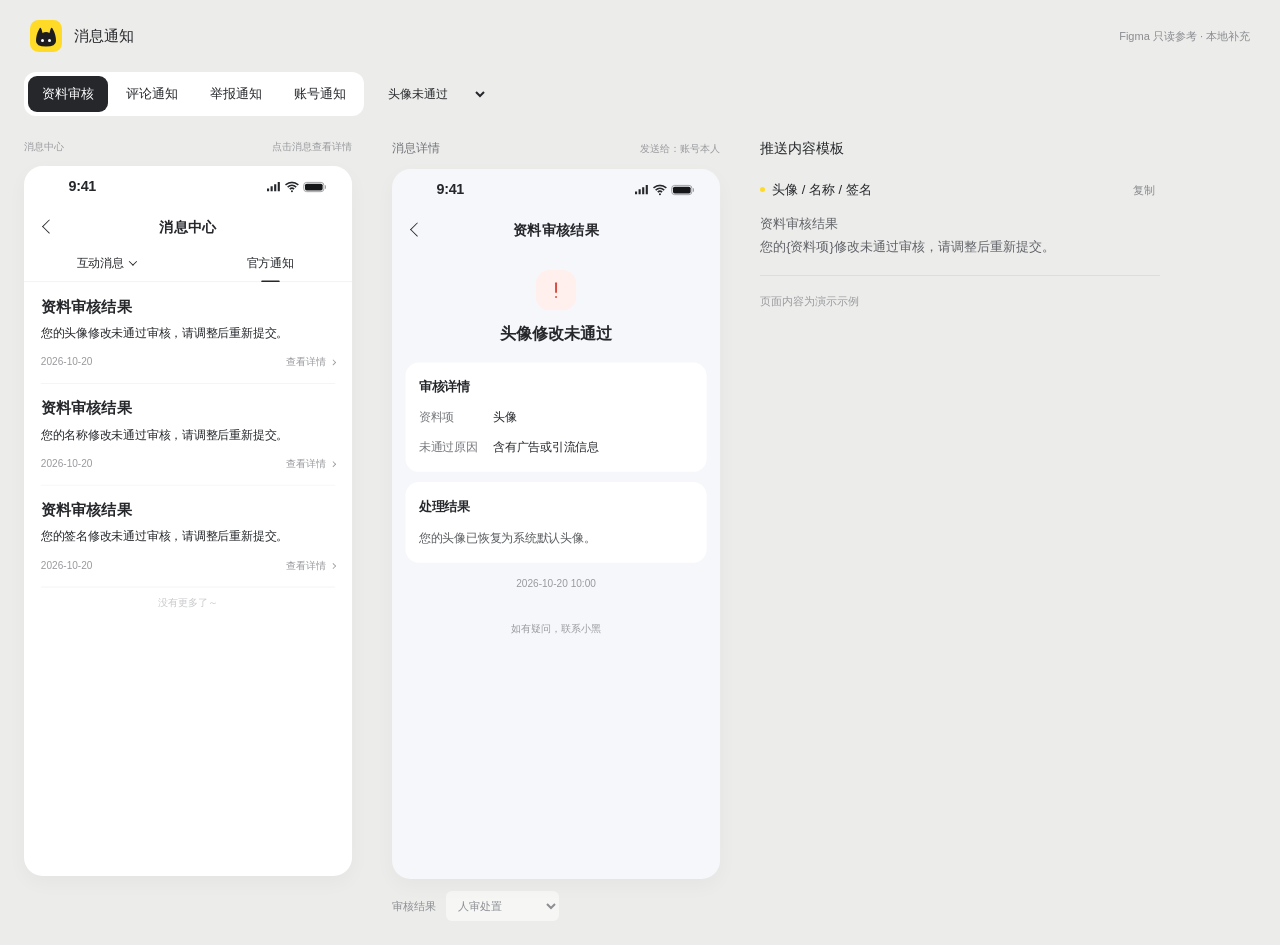
==== notifications/index.html @ 41616c4d "Align notification detail headings with message titles" ====
<!doctype html><html lang="zh-CN"><head><meta charset="utf-8"><meta name="viewport" content="width=device-width,initial-scale=1"><title>小黑记账 · 消息通知</title><link rel="icon" href="assets/app-icon.svg"><style>
:root{--ink:#25272b;--sub:#999a9e;--line:#f1f1f3;--page:#f6f7fb;--yellow:#ffdb27;--s:.78}*{box-sizing:border-box}body{margin:0;background:#ececea;color:var(--ink);font-family:"PingFang SC","Microsoft YaHei",sans-serif;-webkit-font-smoothing:antialiased}button,select{font:inherit;color:inherit}button{cursor:pointer;border:0;background:none}button:hover{opacity:.76}button:active{transform:translateY(1px)}button:focus-visible,select:focus-visible{outline:2px solid #9a7b17;outline-offset:3px}header{display:flex;align-items:center;gap:12px;padding:20px 30px}.logo{width:32px;height:32px}.brand{font-size:15px;font-weight:500}.local{margin-left:auto;color:#898b8f;font-size:11px}main{max-width:1320px;margin:0 auto;padding:0 24px 24px}.controls{display:flex;gap:10px;align-items:center;margin-bottom:24px}.groups{display:flex;gap:4px;background:white;border-radius:12px;padding:4px}.groups button{padding:9px 14px;border-radius:9px;font-size:13px;white-space:nowrap}.groups button[aria-pressed=true]{background:var(--ink);color:white}select{background:transparent;border:0;padding:10px 24px 10px 10px;font-size:12px;max-width:100%;min-height:40px}.workspace{display:grid;grid-template-columns:auto auto minmax(230px,1fr);gap:40px;justify-content:center;align-items:start}.screen-label{font-size:12px;color:#73757b;margin:0 0 12px;display:flex;align-items:center;justify-content:space-between}.screen-label span{font-size:10px;color:var(--sub)}.device-wrap{width:calc(390px * var(--s));height:calc(844px * var(--s));position:relative}.phone{position:absolute;left:0;top:0;width:390px;height:844px;transform:scale(var(--s));transform-origin:top left;background:white;border-radius:22px;overflow:hidden;box-shadow:0 8px 24px #00000009}.status{height:50px;display:flex;align-items:center;justify-content:space-between;padding:0 33px 0 53px;font-size:17px;font-weight:600;letter-spacing:-.4px}.sys{display:flex;gap:5px;align-items:center}.sys svg{width:17px;height:14px}.battery{display:block;width:25px;height:12px;border:1px solid #929295;border-radius:4px;padding:1px;position:relative}.battery:before{content:'';display:block;background:#161719;border-radius:2px;width:100%;height:100%}.battery:after{content:'';position:absolute;right:-3px;top:3px;height:4px;width:1.5px;background:#929295}.navbar{height:44px;display:grid;grid-template-columns:44px 1fr 44px;align-items:center;text-align:center;padding:0 8px;font-size:17px;font-weight:600}.back{height:44px;display:grid;place-items:center}.chevron{display:block;width:12px;height:12px;transform:rotate(45deg);border-left:1.5px solid currentColor;border-bottom:1.5px solid currentColor}.tabs{height:44px;display:flex;border-bottom:1px solid var(--line);position:relative}.tabs>button{height:44px;flex:1;font-size:14px;position:relative}.tabs>button.active{font-weight:500}.tabs>button.active:after{content:'';position:absolute;bottom:0;left:calc(50% - 11px);width:22px;height:2px;border-radius:2px;background:#25272b}.down{display:inline-block;width:7px;height:7px;border:1px solid var(--ink);border-left:0;border-top:0;transform:rotate(45deg);margin:0 0 3px 7px}.filtermenu{position:absolute;top:44px;left:19px;width:140px;background:white;box-shadow:0 2px 6px #0003;border-radius:12px;z-index:8;padding:6px 0}.filtermenu button{height:47px;width:100%;text-align:left;padding:0 16px;color:#5a5c5f;font-size:14px;display:flex;justify-content:space-between;align-items:center}.filtermenu button.active{font-weight:500;color:var(--ink)}.list{height:672px;overflow:auto;padding:0 20px 30px;scrollbar-width:none}.notice{width:100%;text-align:left;padding:16px 0;border-bottom:1px solid var(--line);background:white;display:block}.notice h3{font-size:18px;font-weight:600;line-height:26px;white-space:nowrap;overflow:hidden;text-overflow:ellipsis;margin:0 0 8px}.notice p{font-size:14px;line-height:20px;margin:0;overflow:hidden;white-space:nowrap;text-overflow:ellipsis}.notice-foot{display:flex;align-items:center;justify-content:space-between;margin-top:16px;font-size:12px;line-height:18px;color:var(--sub)}.notice-foot span:last-child{display:flex;align-items:center;gap:6px}.tinychev{width:5px;height:8px;display:inline-block;border-top:1px solid;border-right:1px solid;transform:rotate(45deg);width:5px;height:5px}.bottom{color:#c8c9cc;font-size:12px;text-align:center;padding:10px 0}.detailphone{background:var(--page)}.detailbody{height:716px;overflow:auto;scrollbar-width:none;padding:26px 16px 35px}.result{text-align:center;padding:0 10px 20px}.result h2{font-size:19px;font-weight:600;line-height:28px;margin:14px 0 0}.mark{width:48px;height:48px;border-radius:16px;margin:0 auto;background:#fff0ed;color:#d84b40;display:grid;place-items:center}.mark.success{background:#20ad7e;color:#fff}.mark svg{width:28px;height:28px;display:block}.detailcard{border-radius:16px;background:white;padding:18px 16px;margin:0 0 12px}.detailcard h3{font-size:15px;font-weight:600;line-height:22px;margin:0 0 14px}.fields{margin:0}.field{display:grid;grid-template-columns:78px 1fr;gap:10px;font-size:14px;line-height:23px;margin-bottom:12px}.field:last-child{margin:0}.field dt{color:#77797e}.field dd{margin:0;overflow-wrap:anywhere}.resulttext{font-size:14px;line-height:24px;color:#5a5c5f;margin:0}.time{font-size:12px;color:var(--sub);text-align:center;padding:6px 0 18px}.primary{height:44px;border-radius:25px;background:var(--yellow);font-size:15px;width:100%;display:flex;justify-content:center;align-items:center;margin-top:20px}.feedback{min-height:44px;display:block;margin:6px auto 0;color:#999a9e;font-size:12px}.templates{padding-top:0;max-width:400px}.templates h2{font-size:14px;font-weight:500;margin:0 0 18px}.copyrow{border-bottom:1px solid #dcdedb;padding:0 0 16px;margin:0 0 18px}.copyhead{display:flex;align-items:center;gap:12px;margin-bottom:8px}.copyhead h3{font-size:13px;font-weight:500;margin:0}.copyhead button{font-size:11px;color:#87898d;margin-left:auto;min-height:28px;padding:0 5px}.copyrow p{font-size:13px;line-height:1.8;color:#606268;margin:0;white-space:pre-line}.copyrow.selected .copyhead h3:before{content:'';display:inline-block;background:var(--yellow);width:5px;height:5px;border-radius:50%;vertical-align:middle;margin:0 7px 2px 0}.interaction{padding:16px 0;border-bottom:1px solid var(--line);display:flex;gap:12px}.avatar{width:40px;height:40px;border-radius:50%;background:#f0f0f2;display:grid;place-items:center;color:#8c8d92;font-size:14px;flex:none}.interaction h3{font-size:14px;font-weight:500;margin:0 0 4px}.interaction small{font-size:12px;color:var(--sub)}.interaction p{font-size:14px;line-height:20px;margin:10px 0 8px}.quote{font-size:14px;color:#b0b1b5;white-space:nowrap;overflow:hidden;text-overflow:ellipsis;max-width:288px}.quote:before{content:'';display:inline-block;width:3px;height:15px;background:#e5e5e9;border-radius:3px;margin-right:6px;vertical-align:middle}.empty{padding:145px 0;color:#b8b9bc;font-size:14px;text-align:center}.login{padding:130px 25px;text-align:center}.login h2{font-size:20px;font-weight:500;margin:0 0 14px}.login p{font-size:14px;line-height:22px;color:#77797e}.dialog-layer{position:fixed;inset:0;background:#0005;z-index:30;display:grid;place-items:center;padding:24px}.dialog{width:340px;max-width:100%;border-radius:18px;background:white;padding:24px}.dialog h2{font-size:18px;font-weight:500;margin:0 0 12px}.dialog p{font-size:14px;color:#6e7075;line-height:1.7}.dialog input{width:100%;padding:12px;border:1px solid #eee;border-radius:10px;font-size:14px}.toast{position:fixed;bottom:25px;left:50%;transform:translateX(-50%);border-radius:25px;background:#292a2d;color:white;padding:11px 20px;font-size:13px;z-index:50}.sample{font-size:11px;color:#9a9b9f;margin-top:12px}.mode{display:flex;gap:10px;font-size:11px;color:#8c8e93;margin-top:12px;align-items:center}.mode select{padding:3px 8px;font-size:11px;min-height:30px;background:#ffffff8c;border-radius:6px}.restricted{font-size:13px;line-height:23px;color:#6b6d72}[hidden]{display:none!important}@media(max-width:1100px){.workspace{gap:24px}.templates{max-width:none}}@media(max-width:900px){.workspace{grid-template-columns:repeat(2,auto);justify-content:center;gap:24px}.templates{grid-column:1/-1;display:grid;grid-template-columns:1fr 1fr;gap:0 25px;margin-top:4px}.templates h2,.templates>.sample{grid-column:1/-1}.controls{flex-wrap:wrap;margin-bottom:18px}.screen-label{max-width:calc(390px * var(--s))}}@media(max-width:560px){header{padding:16px}.local{font-size:10px}main{padding:0 16px 22px}.groups{width:100%;justify-content:space-between;gap:0}.groups button{padding:9px 10px;font-size:12px}.controls>select{padding-left:0}.workspace{display:flex;flex-direction:column;align-items:center;gap:25px}.templates{width:100%;display:block;max-width:390px}.screen-label{width:100%}.screen{max-width:100%}.mode{justify-content:center}.templates h2{font-size:15px}}@media print{body{background:white}.controls,header,.mode,.copyhead button{display:none}.workspace{display:grid;grid-template-columns:1fr 1fr}.templates{grid-column:1/-1;display:block}.phone{box-shadow:none}.copyrow{break-inside:avoid}}
</style></head><body><header><img class="logo" src="assets/app-icon.svg" alt="小黑记账"><span class="brand">消息通知</span><span class="local">Figma 只读参考 · 本地补充</span></header><main><div class="controls"><nav class="groups" id="groups"></nav><select id="scenario" aria-label="通知场景"></select></div><div class="workspace"><section class="screen"><div class="screen-label"><span id="list-label">消息中心</span><span>点击消息查看详情</span></div><div class="device-wrap"><div class="phone" id="center"></div></div></section><section class="screen"><div class="screen-label">消息详情<span id="recipient-label"></span></div><div class="device-wrap"><div class="phone detailphone" id="detail"></div></div><div class="mode" id="modes"></div></section><aside class="templates" id="templates"></aside></div></main><div class="toast" id="toast" role="status" hidden></div><div class="dialog-layer" id="overlay" hidden><section class="dialog" role="dialog" aria-modal="true" aria-labelledby="dialogtitle" id="dialog"></section></div><script type="application/json" id="data">{"templates": [{"id": "P01", "group": "资料审核", "name": "头像未通过", "status": "头像修改未通过", "fields": [["资料项", "头像"], ["未通过原因", "含有广告或引流信息"], ["处理结果", "您的头像已恢复为系统默认头像。"]], "action": "去修改资料", "title": "资料审核结果", "text": "您的{资料项}修改未通过审核，请调整后重新提交。", "body": "您的头像修改未通过审核，请调整后重新提交。", "recipient": "账号本人"}, {"id": "P02", "group": "资料审核", "name": "名称未通过", "status": "名称修改未通过", "fields": [["资料项", "名称"], ["未通过原因", "含有广告或引流信息"], ["处理结果", "您的名称已替换为系统生成的名称。"]], "action": "去修改资料", "title": "资料审核结果", "text": "您的{资料项}修改未通过审核，请调整后重新提交。", "body": "您的名称修改未通过审核，请调整后重新提交。", "recipient": "账号本人"}, {"id": "P03", "group": "资料审核", "name": "签名未通过", "status": "签名修改未通过", "fields": [["资料项", "签名"], ["未通过原因", "含有广告或引流信息"], ["处理结果", "您的签名已清空。"]], "action": "去修改资料", "title": "资料审核结果", "text": "您的{资料项}修改未通过审核，请调整后重新提交。", "body": "您的签名修改未通过审核，请调整后重新提交。", "recipient": "账号本人"}, {"id": "C01", "group": "评论通知", "name": "评论发布者 · 评论审核未通过", "status": "评论未通过审核", "fields": [["关联评论", "评论内容评论内容"], ["未通过原因", "违规原因"], ["处理结果", "本次评论未发布"]], "action": "查看相关笔记", "title": "评论处理结果", "text": "您的评论未通过审核，未对外展示。", "body": "您的评论未通过审核，未对外展示。", "recipient": "评论发布者"}, {"id": "C02", "group": "评论通知", "name": "被举报人 · 评论下架／删除", "status": "评论已下架", "fields": [["关联评论", "评论内容评论内容"], ["违规原因", "违规原因"], ["处理结果", "该评论已被下架处理"]], "action": "查看社区公约", "title": "内容违规提示", "text": "处理结果：您发布的内容已被下架处理", "body": "处理结果：您发布的内容已被下架处理", "recipient": "被举报人"}, {"id": "C03", "group": "评论通知", "name": "举报人 · 评论举报通过", "status": "举报通过", "fields": [["举报对象", "评论内容评论内容"], ["举报理由", "用户自己填写的举报原因"], ["处理结果", "该评论已被下架处理"]], "action": "我知道了", "title": "举报结果通知", "text": "处理结果：您的举报已通过，内容已被处理", "body": "处理结果：您的举报已通过，内容已被处理", "recipient": "举报人"}, {"id": "C04", "group": "评论通知", "name": "举报人 · 评论举报失败", "status": "举报失败", "fields": [["举报对象", "评论内容评论内容"], ["举报理由", "用户填写的举报原因"], ["处理结果", "经核实，您举报的内容未违反相关规范，感谢您的反馈。"]], "action": "我知道了", "title": "举报结果通知", "text": "处理结果：经核实，您举报的内容未违反相关规范，感谢您的反馈。", "body": "处理结果：经核实，您举报的内容未违反相关规范，感谢您的反馈。", "recipient": "举报人"}, {"id": "N01", "group": "举报通知", "name": "举报人 · 内容举报通过", "status": "举报通过", "fields": [["举报对象", "内容“我的省钱攻略”"], ["举报理由", "用户填写的举报原因"], ["处理结果", "该内容已被下架处理"]], "action": "我知道了", "title": "举报结果通知", "text": "处理结果：您的举报已通过，内容已被处理", "body": "处理结果：您的举报已通过，内容已被处理", "recipient": "举报人"}, {"id": "N02", "group": "举报通知", "name": "举报人 · 内容举报失败", "status": "举报失败", "fields": [["举报对象", "内容“我的省钱攻略”"], ["举报理由", "用户填写的举报原因"], ["处理结果", "经核实，您举报的内容未违反相关规范，感谢您的反馈。"]], "action": "我知道了", "title": "举报结果通知", "text": "处理结果：经核实，您举报的内容未违反相关规范，感谢您的反馈。", "body": "处理结果：经核实，您举报的内容未违反相关规范，感谢您的反馈。", "recipient": "举报人"}, {"id": "N03", "group": "举报通知", "name": "被举报人 · 内容下架", "status": "内容已下架", "fields": [["内容标题", "我的省钱攻略"], ["违规原因", "具体违规原因"], ["处理结果", "该内容已被下架处理"]], "action": "查看社区公约", "title": "内容违规提示", "text": "处理结果：您发布的内容已被下架处理", "body": "处理结果：您发布的内容已被下架处理", "recipient": "被举报人"}, {"id": "R01", "group": "账号通知", "name": "一级风险 · 违规提醒", "status": "后续内容需审核", "fields": [["违规原因", "含有广告或引流信息"], ["处理结果", "已发送违规警告"]], "action": "查看社区公约", "title": "账号违规提醒", "text": "您的部分内容存在违规，后续发布内容需经审核。", "body": "您的部分内容存在违规，后续发布内容需经审核。", "recipient": "账号本人"}, {"id": "R02", "group": "账号通知", "name": "二级风险 · 限时禁言", "status": "账号已禁言", "fields": [["违规原因", "多次发布广告或引流信息"], ["限制时长", "15 天"], ["受限功能", "公开发布、评论、互动，以及修改头像、名称、签名"], ["内容状态", "已发布内容已隐藏"], ["解除条件", "连续 15 天无新增管理员确认违规，符合条件后可解除禁言；后续发布内容仍需人工审核"]], "action": "查看社区公约", "title": "账号违规提醒", "text": "您的账号因违规已被禁言15天，请查看处理详情。", "body": "您的账号因违规已被禁言15天，请查看处理详情。", "recipient": "账号本人"}, {"id": "R03", "group": "账号通知", "name": "三级风险 · 永久禁言", "status": "账号已永久禁言", "fields": [["违规原因", "严重违反社区公约"], ["限制时长", "永久"], ["受限功能", "公开发布、评论、互动，以及修改头像、名称、签名"], ["内容状态", "已发布内容已隐藏"], ["解除方式", "不自动解除；需由管理员按规则处理"]], "action": "查看社区公约", "title": "账号违规提醒", "text": "您的账号因违规已被永久禁言，请查看处理详情。", "body": "您的账号因违规已被永久禁言，请查看处理详情。", "recipient": "账号本人"}, {"id": "R04", "group": "账号通知", "name": "四级风险 · 禁止登录", "status": "账号已限制登录", "fields": [["违规原因", "严重违反社区公约"], ["限制时长", "永久"], ["处理结果", "禁止登录，已发布内容已隐藏"], ["解除方式", "不自动解除；需由超级管理员按规则处理"]], "action": "查看社区公约", "title": "账号违规提醒", "text": "您的账号因违规已被永久限制登录，请查看处理详情。", "body": "您的账号因违规已被永久限制登录，请查看处理详情。", "recipient": "账号本人"}], "figma_reference": {"section": "v2.0.0-打卡组 / 消息", "official": "14603:81072", "interaction": "14597:78391", "size": [390, 844], "official_title": {"size": 18, "weight": 600, "line_height": 26, "color": "#25272B"}, "body": {"size": 14, "weight": 400, "width": 350}, "read_only": true}}</script><script>
const data=JSON.parse(document.getElementById('data').textContent),items=data.templates,$=id=>document.getElementById(id),esc=x=>String(x).replace(/[&<>"']/g,c=>({'&':'&amp;','<':'&lt;','>':'&gt;','"':'&quot;',"'":'&#39;'}[c]));let current='P01',group='资料审核',active='official',filter='全部消息',menu=false,branch='manual',deleted=false;
const status='<div class="status"><span>9:41</span><span class="sys"><svg viewBox="0 0 20 16" aria-hidden="true"><path d="M1 14V10h3v4zm5 0V7h3v7zm5 0V4h3v10zm5 0V1h3v13z" fill="currentColor"/></svg><svg viewBox="0 0 20 16" aria-hidden="true"><path d="M1 5Q10-2 19 5M4 8Q10 3 16 8M7 11Q10 8 13 11" fill="none" stroke="currentColor" stroke-width="2.2"/><circle cx="10" cy="14" r="1.4" fill="currentColor"/></svg><i class="battery"></i></span></div>';
function nav(title,id){return '<div class="navbar"><button class="back" id="'+id+'" aria-label="返回"><i class="chevron"></i></button><span>'+title+'</span><span></span></div>'}
function selected(){let t=JSON.parse(JSON.stringify(items.find(x=>x.id===current)));if(branch==='machine'&&t.id.startsWith('P'))t.fields[2][1]='本次修改未生效，保留原'+t.fields[0][1]+'。';if(deleted&&['C02','C03'].includes(t.id)){if(t.id==='C02')t.body='处理结果：您发布的评论已被删除';t.status=t.status.replace('下架','删除');t.fields=t.fields.map(([k,v])=>[k,v.replace('已下架，不再公开展示','已删除').replace('已下架','已删除').replace('已被下架处理','已被删除')]);}return t}
function select(id){current=id;group=items.find(x=>x.id===id).group;render()}
function showToast(text){$('toast').textContent=text;$('toast').hidden=false;clearTimeout(window.timer);window.timer=setTimeout(()=>$('toast').hidden=true,2000)}
function list(){const t=selected();if(t.id==='R04'){$('list-label').textContent='登录受限入口';$('center').innerHTML=status+nav('登录','centerback')+'<div class="login"><h2>当前账号无法登录</h2><p>您的账号已被限制登录。</p><button class="primary" id="loginresult">查看处理结果</button></div>';$('centerback').onclick=()=>select('R01');$('loginresult').onclick=()=>showToast('右侧为身份验证后的处理结果');return}
$('list-label').textContent='消息中心';let body='';if(active==='official'){body=items.filter(x=>x.group===group).map(x=>{const row=x.id===t.id?t:x;return '<button class="notice" data-message="'+x.id+'"><h3>'+esc(row.title)+'</h3><p>'+esc(row.body)+'</p><div class="notice-foot"><time>2026-10-20</time><span>查看详情<i class="tinychev"></i></span></div></button>'}).join('')+'<div class="bottom">没有更多了～</div>'}else{body=(filter==='全部消息'||filter==='评论'?'<div class="interaction"><span class="avatar">小</span><div><h3>小黑同学</h3><small>评论了您　18分钟前</small><p>这个记账方法很实用！</p><div class="quote">这个月的省钱记录</div></div></div>':'')+(filter==='全部消息'||filter==='点赞与收藏'?'<div class="interaction"><span class="avatar">记</span><div><h3>记账同学</h3><small>赞了您　06-18</small><div class="quote" style="margin-top:10px">这个月的省钱记录</div></div></div>':'')+(filter==='全部消息'||filter==='关注'?'<div class="interaction"><span class="avatar">小</span><div><h3>小黑同学</h3><small>开始关注了您　05-09</small></div></div>':'')+'<div class="bottom">没有更多了～</div>'}
$('center').innerHTML=status+nav('消息中心','centerback')+'<div class="tabs"><button id="interaction" class="'+(active==='interaction'?'active':'')+'">互动消息<i class="down"></i></button><button id="official" class="'+(active==='official'?'active':'')+'">官方通知</button>'+(menu?'<div class="filtermenu">'+['全部消息','点赞与收藏','关注','评论'].map(x=>'<button data-filter="'+x+'" class="'+(filter===x?'active':'')+'">'+x+(filter===x?'<span>✓</span>':'')+'</button>').join('')+'</div>':'')+'</div><div class="list">'+body+'</div>';
$('centerback').onclick=()=>showToast('返回上一级');$('interaction').onclick=()=>{if(active==='interaction')menu=!menu;else{active='interaction';menu=false}list()};$('official').onclick=()=>{active='official';menu=false;list()};document.querySelectorAll('[data-filter]').forEach(b=>b.onclick=()=>{filter=b.dataset.filter;menu=false;list()});document.querySelectorAll('[data-message]').forEach(b=>b.onclick=()=>select(b.dataset.message));}
function resultIcon(t){const good=['C03','N01'].includes(t.id);return '<div class="mark '+(good?'success':'')+'" aria-hidden="true"><svg viewBox="0 0 24 24" fill="none" stroke="currentColor" stroke-width="2" stroke-linecap="round" stroke-linejoin="round">'+(good?'<path d="m5 12 4.5 4.5L19 7"/>':'<path d="M12 5v9"/><circle cx="12" cy="19" r="1" fill="currentColor" stroke="none"/>')+'</svg></div>'}
function detail(){const t=selected();$('recipient-label').textContent='发送给：'+t.recipient;const report=['C03','C04','N01','N02'].includes(t.id),good=['C03','N01'].includes(t.id),risk=t.id.startsWith('R');const title=risk?'账号处理结果':t.title;const base=t.fields.filter(([k])=>k!=='处理结果'&&k!=='解除条件'),result=t.fields.find(([k])=>k==='处理结果')?.[1]||t.body;
$('detail').innerHTML=status+nav(title,'detailback')+'<div class="detailbody"><div class="result">'+resultIcon(t)+'<h2>'+esc(t.status)+'</h2></div><section class="detailcard"><h3>'+(report?'举报详情':risk?'限制详情':'审核详情')+'</h3><dl class="fields">'+base.map(([k,v])=>'<div class="field"><dt>'+esc(k)+'</dt><dd>'+esc(v)+'</dd></div>').join('')+'</dl></section><section class="detailcard"><h3>处理结果</h3><p class="resulttext">'+esc(result)+'</p></section><div class="time">2026-10-20 10:00</div><button class="feedback" id="feedback">如有疑问，联系小黑</button></div>';
$('detailback').onclick=()=>{active='official';list();showToast(t.id==='R04'?'返回登录页':'返回消息中心')};$('feedback').onclick=()=>dialog('意见反馈','接入 APP 现有意见反馈入口。','返回',()=>{});
$('modes').innerHTML=t.id.startsWith('P')?'审核结果<select id="branch" aria-label="审核处置"><option value="manual"'+(branch==='manual'?' selected':'')+'>人审处置</option><option value="machine"'+(branch==='machine'?' selected':'')+'>机审保留原资料</option></select>':['C02','C03'].includes(t.id)?'评论处置<select id="disposition" aria-label="评论处置"><option value="unlist"'+(!deleted?' selected':'')+'>下架</option><option value="delete"'+(deleted?' selected':'')+'>实际删除</option></select>':'';
if($('branch'))$('branch').onchange=e=>{branch=e.target.value;detail()};if($('disposition'))$('disposition').onchange=e=>{deleted=e.target.value==='delete';render()};}
function render(){const gs=[...new Set(items.map(x=>x.group))];$('groups').innerHTML=gs.map(g=>'<button data-group="'+g+'" aria-pressed="'+(g===group)+'">'+g+'</button>').join('');document.querySelectorAll('[data-group]').forEach(b=>b.onclick=()=>{active='official';select(items.find(x=>x.group===b.dataset.group).id)});$('scenario').innerHTML=items.filter(x=>x.group===group).map(x=>'<option value="'+x.id+'"'+(current===x.id?' selected':'')+'>'+esc(x.name)+'</option>').join('');$('scenario').onchange=e=>select(e.target.value);list();detail();$('templates').innerHTML='<h2>推送内容模板</h2>'+items.filter(x=>x.group===group&&(group!=='资料审核'||x.id==='P01')).map(x=>'<section class="copyrow '+(x.id===current?'selected':'')+'"><div class="copyhead"><h3>'+esc(group==='资料审核'?'头像 / 名称 / 签名':x.name)+'</h3><button data-copy="'+x.id+'">复制</button></div><p>'+esc(x.title)+'\n'+esc(x.text)+'</p></section>').join('')+'<p class="sample">页面内容为演示示例</p>';document.querySelectorAll('[data-copy]').forEach(b=>b.onclick=async()=>{const t=items.find(x=>x.id===b.dataset.copy);const text=t.title+'\n'+t.text;try{await navigator.clipboard.writeText(text);showToast('已复制')}catch{dialog('通知模板','<textarea readonly style="width:100%;min-height:100px">'+esc(text)+'</textarea>','关闭',()=>{})}});scale()}
let previousFocus;function dialog(title,body,button,callback){previousFocus=document.activeElement;$('dialog').innerHTML='<h2 id="dialogtitle">'+esc(title)+'</h2><p>'+body+'</p><button class="primary" id="dialogclose">'+esc(button)+'</button>';$('overlay').hidden=false;$('dialogclose').onclick=()=>{$('overlay').hidden=true;callback();previousFocus?.focus()};$('dialogclose').focus()}
$('overlay').onclick=e=>{if(e.target===$('overlay')){$('overlay').hidden=true;previousFocus?.focus()}};document.addEventListener('keydown',e=>{if(!$('overlay').hidden&&e.key==='Escape'){$('overlay').hidden=true;previousFocus?.focus()}});
function scale(){let s=Math.min(1,Math.max(.55,(innerHeight-190)/844));if(innerWidth<560)s=Math.min(1,(innerWidth-32)/390);else if(innerWidth<900)s=Math.min(s,(innerWidth-72)/780);document.documentElement.style.setProperty('--s',s)}window.addEventListener('resize',scale);render();
</script></body></html>
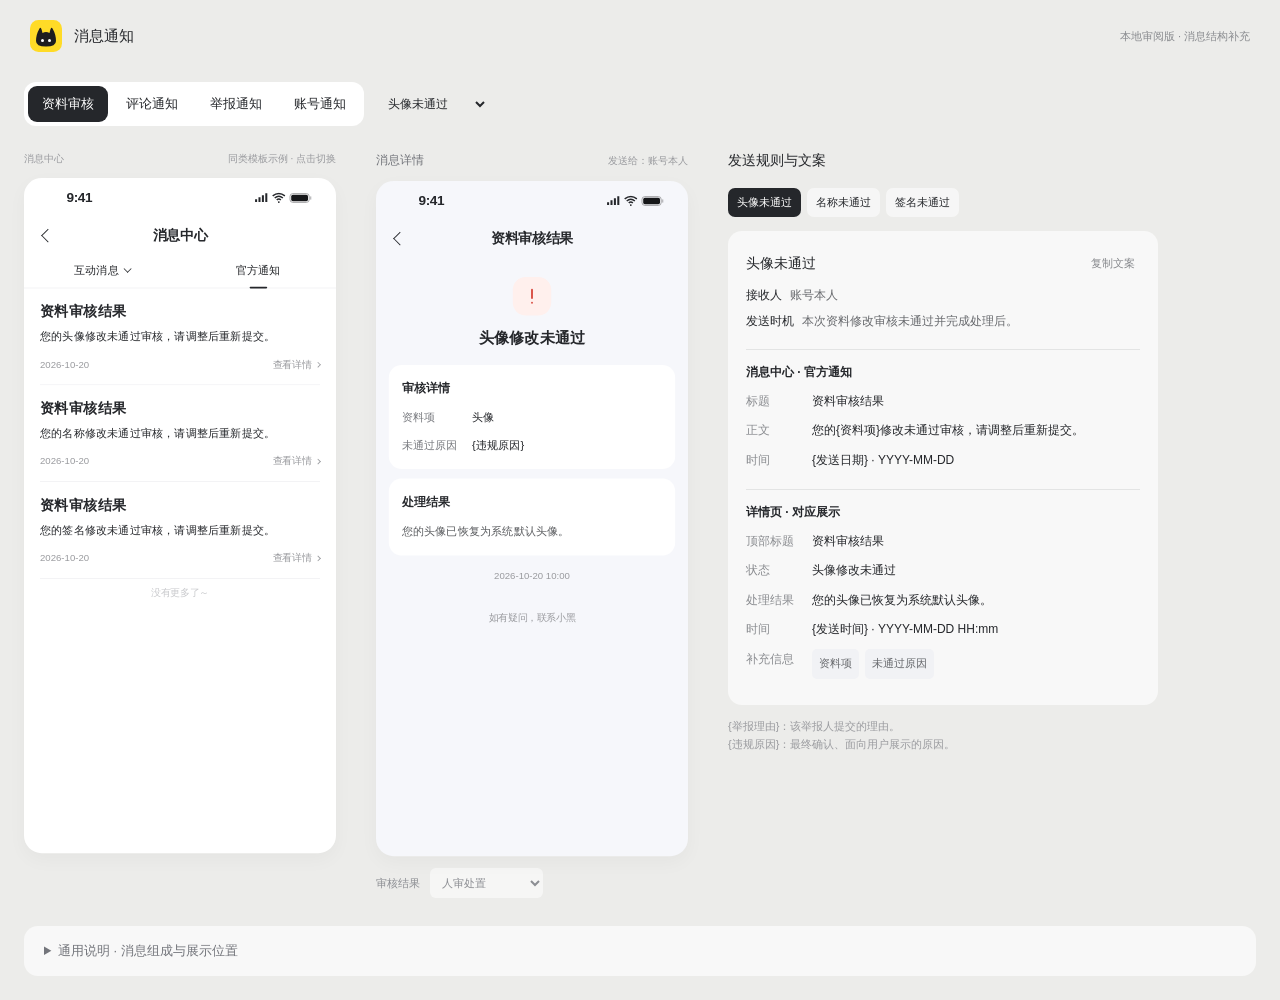
==== commit ea857a47: "Update notification review with sending rules and improved scene navigation" ====
--- a/notifications/index.html
+++ b/notifications/index.html
@@ -1,11 +1,14 @@
 <!doctype html><html lang="zh-CN"><head><meta charset="utf-8"><meta name="viewport" content="width=device-width,initial-scale=1"><title>小黑记账 · 消息通知</title><link rel="icon" href="assets/app-icon.svg"><style>
-:root{--ink:#25272b;--sub:#999a9e;--line:#f1f1f3;--page:#f6f7fb;--yellow:#ffdb27;--s:.78}*{box-sizing:border-box}body{margin:0;background:#ececea;color:var(--ink);font-family:"PingFang SC","Microsoft YaHei",sans-serif;-webkit-font-smoothing:antialiased}button,select{font:inherit;color:inherit}button{cursor:pointer;border:0;background:none}button:hover{opacity:.76}button:active{transform:translateY(1px)}button:focus-visible,select:focus-visible{outline:2px solid #9a7b17;outline-offset:3px}header{display:flex;align-items:center;gap:12px;padding:20px 30px}.logo{width:32px;height:32px}.brand{font-size:15px;font-weight:500}.local{margin-left:auto;color:#898b8f;font-size:11px}main{max-width:1320px;margin:0 auto;padding:0 24px 24px}.controls{display:flex;gap:10px;align-items:center;margin-bottom:24px}.groups{display:flex;gap:4px;background:white;border-radius:12px;padding:4px}.groups button{padding:9px 14px;border-radius:9px;font-size:13px;white-space:nowrap}.groups button[aria-pressed=true]{background:var(--ink);color:white}select{background:transparent;border:0;padding:10px 24px 10px 10px;font-size:12px;max-width:100%;min-height:40px}.workspace{display:grid;grid-template-columns:auto auto minmax(230px,1fr);gap:40px;justify-content:center;align-items:start}.screen-label{font-size:12px;color:#73757b;margin:0 0 12px;display:flex;align-items:center;justify-content:space-between}.screen-label span{font-size:10px;color:var(--sub)}.device-wrap{width:calc(390px * var(--s));height:calc(844px * var(--s));position:relative}.phone{position:absolute;left:0;top:0;width:390px;height:844px;transform:scale(var(--s));transform-origin:top left;background:white;border-radius:22px;overflow:hidden;box-shadow:0 8px 24px #00000009}.status{height:50px;display:flex;align-items:center;justify-content:space-between;padding:0 33px 0 53px;font-size:17px;font-weight:600;letter-spacing:-.4px}.sys{display:flex;gap:5px;align-items:center}.sys svg{width:17px;height:14px}.battery{display:block;width:25px;height:12px;border:1px solid #929295;border-radius:4px;padding:1px;position:relative}.battery:before{content:'';display:block;background:#161719;border-radius:2px;width:100%;height:100%}.battery:after{content:'';position:absolute;right:-3px;top:3px;height:4px;width:1.5px;background:#929295}.navbar{height:44px;display:grid;grid-template-columns:44px 1fr 44px;align-items:center;text-align:center;padding:0 8px;font-size:17px;font-weight:600}.back{height:44px;display:grid;place-items:center}.chevron{display:block;width:12px;height:12px;transform:rotate(45deg);border-left:1.5px solid currentColor;border-bottom:1.5px solid currentColor}.tabs{height:44px;display:flex;border-bottom:1px solid var(--line);position:relative}.tabs>button{height:44px;flex:1;font-size:14px;position:relative}.tabs>button.active{font-weight:500}.tabs>button.active:after{content:'';position:absolute;bottom:0;left:calc(50% - 11px);width:22px;height:2px;border-radius:2px;background:#25272b}.down{display:inline-block;width:7px;height:7px;border:1px solid var(--ink);border-left:0;border-top:0;transform:rotate(45deg);margin:0 0 3px 7px}.filtermenu{position:absolute;top:44px;left:19px;width:140px;background:white;box-shadow:0 2px 6px #0003;border-radius:12px;z-index:8;padding:6px 0}.filtermenu button{height:47px;width:100%;text-align:left;padding:0 16px;color:#5a5c5f;font-size:14px;display:flex;justify-content:space-between;align-items:center}.filtermenu button.active{font-weight:500;color:var(--ink)}.list{height:672px;overflow:auto;padding:0 20px 30px;scrollbar-width:none}.notice{width:100%;text-align:left;padding:16px 0;border-bottom:1px solid var(--line);background:white;display:block}.notice h3{font-size:18px;font-weight:600;line-height:26px;white-space:nowrap;overflow:hidden;text-overflow:ellipsis;margin:0 0 8px}.notice p{font-size:14px;line-height:20px;margin:0;overflow:hidden;white-space:nowrap;text-overflow:ellipsis}.notice-foot{display:flex;align-items:center;justify-content:space-between;margin-top:16px;font-size:12px;line-height:18px;color:var(--sub)}.notice-foot span:last-child{display:flex;align-items:center;gap:6px}.tinychev{width:5px;height:8px;display:inline-block;border-top:1px solid;border-right:1px solid;transform:rotate(45deg);width:5px;height:5px}.bottom{color:#c8c9cc;font-size:12px;text-align:center;padding:10px 0}.detailphone{background:var(--page)}.detailbody{height:716px;overflow:auto;scrollbar-width:none;padding:26px 16px 35px}.result{text-align:center;padding:0 10px 20px}.result h2{font-size:19px;font-weight:600;line-height:28px;margin:14px 0 0}.mark{width:48px;height:48px;border-radius:16px;margin:0 auto;background:#fff0ed;color:#d84b40;display:grid;place-items:center}.mark.success{background:#20ad7e;color:#fff}.mark svg{width:28px;height:28px;display:block}.detailcard{border-radius:16px;background:white;padding:18px 16px;margin:0 0 12px}.detailcard h3{font-size:15px;font-weight:600;line-height:22px;margin:0 0 14px}.fields{margin:0}.field{display:grid;grid-template-columns:78px 1fr;gap:10px;font-size:14px;line-height:23px;margin-bottom:12px}.field:last-child{margin:0}.field dt{color:#77797e}.field dd{margin:0;overflow-wrap:anywhere}.resulttext{font-size:14px;line-height:24px;color:#5a5c5f;margin:0}.time{font-size:12px;color:var(--sub);text-align:center;padding:6px 0 18px}.primary{height:44px;border-radius:25px;background:var(--yellow);font-size:15px;width:100%;display:flex;justify-content:center;align-items:center;margin-top:20px}.feedback{min-height:44px;display:block;margin:6px auto 0;color:#999a9e;font-size:12px}.templates{padding-top:0;max-width:400px}.templates h2{font-size:14px;font-weight:500;margin:0 0 18px}.copyrow{border-bottom:1px solid #dcdedb;padding:0 0 16px;margin:0 0 18px}.copyhead{display:flex;align-items:center;gap:12px;margin-bottom:8px}.copyhead h3{font-size:13px;font-weight:500;margin:0}.copyhead button{font-size:11px;color:#87898d;margin-left:auto;min-height:28px;padding:0 5px}.copyrow p{font-size:13px;line-height:1.8;color:#606268;margin:0;white-space:pre-line}.copyrow.selected .copyhead h3:before{content:'';display:inline-block;background:var(--yellow);width:5px;height:5px;border-radius:50%;vertical-align:middle;margin:0 7px 2px 0}.interaction{padding:16px 0;border-bottom:1px solid var(--line);display:flex;gap:12px}.avatar{width:40px;height:40px;border-radius:50%;background:#f0f0f2;display:grid;place-items:center;color:#8c8d92;font-size:14px;flex:none}.interaction h3{font-size:14px;font-weight:500;margin:0 0 4px}.interaction small{font-size:12px;color:var(--sub)}.interaction p{font-size:14px;line-height:20px;margin:10px 0 8px}.quote{font-size:14px;color:#b0b1b5;white-space:nowrap;overflow:hidden;text-overflow:ellipsis;max-width:288px}.quote:before{content:'';display:inline-block;width:3px;height:15px;background:#e5e5e9;border-radius:3px;margin-right:6px;vertical-align:middle}.empty{padding:145px 0;color:#b8b9bc;font-size:14px;text-align:center}.login{padding:130px 25px;text-align:center}.login h2{font-size:20px;font-weight:500;margin:0 0 14px}.login p{font-size:14px;line-height:22px;color:#77797e}.dialog-layer{position:fixed;inset:0;background:#0005;z-index:30;display:grid;place-items:center;padding:24px}.dialog{width:340px;max-width:100%;border-radius:18px;background:white;padding:24px}.dialog h2{font-size:18px;font-weight:500;margin:0 0 12px}.dialog p{font-size:14px;color:#6e7075;line-height:1.7}.dialog input{width:100%;padding:12px;border:1px solid #eee;border-radius:10px;font-size:14px}.toast{position:fixed;bottom:25px;left:50%;transform:translateX(-50%);border-radius:25px;background:#292a2d;color:white;padding:11px 20px;font-size:13px;z-index:50}.sample{font-size:11px;color:#9a9b9f;margin-top:12px}.mode{display:flex;gap:10px;font-size:11px;color:#8c8e93;margin-top:12px;align-items:center}.mode select{padding:3px 8px;font-size:11px;min-height:30px;background:#ffffff8c;border-radius:6px}.restricted{font-size:13px;line-height:23px;color:#6b6d72}[hidden]{display:none!important}@media(max-width:1100px){.workspace{gap:24px}.templates{max-width:none}}@media(max-width:900px){.workspace{grid-template-columns:repeat(2,auto);justify-content:center;gap:24px}.templates{grid-column:1/-1;display:grid;grid-template-columns:1fr 1fr;gap:0 25px;margin-top:4px}.templates h2,.templates>.sample{grid-column:1/-1}.controls{flex-wrap:wrap;margin-bottom:18px}.screen-label{max-width:calc(390px * var(--s))}}@media(max-width:560px){header{padding:16px}.local{font-size:10px}main{padding:0 16px 22px}.groups{width:100%;justify-content:space-between;gap:0}.groups button{padding:9px 10px;font-size:12px}.controls>select{padding-left:0}.workspace{display:flex;flex-direction:column;align-items:center;gap:25px}.templates{width:100%;display:block;max-width:390px}.screen-label{width:100%}.screen{max-width:100%}.mode{justify-content:center}.templates h2{font-size:15px}}@media print{body{background:white}.controls,header,.mode,.copyhead button{display:none}.workspace{display:grid;grid-template-columns:1fr 1fr}.templates{grid-column:1/-1;display:block}.phone{box-shadow:none}.copyrow{break-inside:avoid}}
-</style></head><body><header><img class="logo" src="assets/app-icon.svg" alt="小黑记账"><span class="brand">消息通知</span><span class="local">Figma 只读参考 · 本地补充</span></header><main><div class="controls"><nav class="groups" id="groups"></nav><select id="scenario" aria-label="通知场景"></select></div><div class="workspace"><section class="screen"><div class="screen-label"><span id="list-label">消息中心</span><span>点击消息查看详情</span></div><div class="device-wrap"><div class="phone" id="center"></div></div></section><section class="screen"><div class="screen-label">消息详情<span id="recipient-label"></span></div><div class="device-wrap"><div class="phone detailphone" id="detail"></div></div><div class="mode" id="modes"></div></section><aside class="templates" id="templates"></aside></div></main><div class="toast" id="toast" role="status" hidden></div><div class="dialog-layer" id="overlay" hidden><section class="dialog" role="dialog" aria-modal="true" aria-labelledby="dialogtitle" id="dialog"></section></div><script type="application/json" id="data">{"templates": [{"id": "P01", "group": "资料审核", "name": "头像未通过", "status": "头像修改未通过", "fields": [["资料项", "头像"], ["未通过原因", "含有广告或引流信息"], ["处理结果", "您的头像已恢复为系统默认头像。"]], "action": "去修改资料", "title": "资料审核结果", "text": "您的{资料项}修改未通过审核，请调整后重新提交。", "body": "您的头像修改未通过审核，请调整后重新提交。", "recipient": "账号本人"}, {"id": "P02", "group": "资料审核", "name": "名称未通过", "status": "名称修改未通过", "fields": [["资料项", "名称"], ["未通过原因", "含有广告或引流信息"], ["处理结果", "您的名称已替换为系统生成的名称。"]], "action": "去修改资料", "title": "资料审核结果", "text": "您的{资料项}修改未通过审核，请调整后重新提交。", "body": "您的名称修改未通过审核，请调整后重新提交。", "recipient": "账号本人"}, {"id": "P03", "group": "资料审核", "name": "签名未通过", "status": "签名修改未通过", "fields": [["资料项", "签名"], ["未通过原因", "含有广告或引流信息"], ["处理结果", "您的签名已清空。"]], "action": "去修改资料", "title": "资料审核结果", "text": "您的{资料项}修改未通过审核，请调整后重新提交。", "body": "您的签名修改未通过审核，请调整后重新提交。", "recipient": "账号本人"}, {"id": "C01", "group": "评论通知", "name": "评论发布者 · 评论审核未通过", "status": "评论未通过审核", "fields": [["关联评论", "评论内容评论内容"], ["未通过原因", "违规原因"], ["处理结果", "本次评论未发布"]], "action": "查看相关笔记", "title": "评论处理结果", "text": "您的评论未通过审核，未对外展示。", "body": "您的评论未通过审核，未对外展示。", "recipient": "评论发布者"}, {"id": "C02", "group": "评论通知", "name": "被举报人 · 评论下架／删除", "status": "评论已下架", "fields": [["关联评论", "评论内容评论内容"], ["违规原因", "违规原因"], ["处理结果", "该评论已被下架处理"]], "action": "查看社区公约", "title": "内容违规提示", "text": "处理结果：您发布的内容已被下架处理", "body": "处理结果：您发布的内容已被下架处理", "recipient": "被举报人"}, {"id": "C03", "group": "评论通知", "name": "举报人 · 评论举报通过", "status": "举报通过", "fields": [["举报对象", "评论内容评论内容"], ["举报理由", "用户自己填写的举报原因"], ["处理结果", "该评论已被下架处理"]], "action": "我知道了", "title": "举报结果通知", "text": "处理结果：您的举报已通过，内容已被处理", "body": "处理结果：您的举报已通过，内容已被处理", "recipient": "举报人"}, {"id": "C04", "group": "评论通知", "name": "举报人 · 评论举报失败", "status": "举报失败", "fields": [["举报对象", "评论内容评论内容"], ["举报理由", "用户填写的举报原因"], ["处理结果", "经核实，您举报的内容未违反相关规范，感谢您的反馈。"]], "action": "我知道了", "title": "举报结果通知", "text": "处理结果：经核实，您举报的内容未违反相关规范，感谢您的反馈。", "body": "处理结果：经核实，您举报的内容未违反相关规范，感谢您的反馈。", "recipient": "举报人"}, {"id": "N01", "group": "举报通知", "name": "举报人 · 内容举报通过", "status": "举报通过", "fields": [["举报对象", "内容“我的省钱攻略”"], ["举报理由", "用户填写的举报原因"], ["处理结果", "该内容已被下架处理"]], "action": "我知道了", "title": "举报结果通知", "text": "处理结果：您的举报已通过，内容已被处理", "body": "处理结果：您的举报已通过，内容已被处理", "recipient": "举报人"}, {"id": "N02", "group": "举报通知", "name": "举报人 · 内容举报失败", "status": "举报失败", "fields": [["举报对象", "内容“我的省钱攻略”"], ["举报理由", "用户填写的举报原因"], ["处理结果", "经核实，您举报的内容未违反相关规范，感谢您的反馈。"]], "action": "我知道了", "title": "举报结果通知", "text": "处理结果：经核实，您举报的内容未违反相关规范，感谢您的反馈。", "body": "处理结果：经核实，您举报的内容未违反相关规范，感谢您的反馈。", "recipient": "举报人"}, {"id": "N03", "group": "举报通知", "name": "被举报人 · 内容下架", "status": "内容已下架", "fields": [["内容标题", "我的省钱攻略"], ["违规原因", "具体违规原因"], ["处理结果", "该内容已被下架处理"]], "action": "查看社区公约", "title": "内容违规提示", "text": "处理结果：您发布的内容已被下架处理", "body": "处理结果：您发布的内容已被下架处理", "recipient": "被举报人"}, {"id": "R01", "group": "账号通知", "name": "一级风险 · 违规提醒", "status": "后续内容需审核", "fields": [["违规原因", "含有广告或引流信息"], ["处理结果", "已发送违规警告"]], "action": "查看社区公约", "title": "账号违规提醒", "text": "您的部分内容存在违规，后续发布内容需经审核。", "body": "您的部分内容存在违规，后续发布内容需经审核。", "recipient": "账号本人"}, {"id": "R02", "group": "账号通知", "name": "二级风险 · 限时禁言", "status": "账号已禁言", "fields": [["违规原因", "多次发布广告或引流信息"], ["限制时长", "15 天"], ["受限功能", "公开发布、评论、互动，以及修改头像、名称、签名"], ["内容状态", "已发布内容已隐藏"], ["解除条件", "连续 15 天无新增管理员确认违规，符合条件后可解除禁言；后续发布内容仍需人工审核"]], "action": "查看社区公约", "title": "账号违规提醒", "text": "您的账号因违规已被禁言15天，请查看处理详情。", "body": "您的账号因违规已被禁言15天，请查看处理详情。", "recipient": "账号本人"}, {"id": "R03", "group": "账号通知", "name": "三级风险 · 永久禁言", "status": "账号已永久禁言", "fields": [["违规原因", "严重违反社区公约"], ["限制时长", "永久"], ["受限功能", "公开发布、评论、互动，以及修改头像、名称、签名"], ["内容状态", "已发布内容已隐藏"], ["解除方式", "不自动解除；需由管理员按规则处理"]], "action": "查看社区公约", "title": "账号违规提醒", "text": "您的账号因违规已被永久禁言，请查看处理详情。", "body": "您的账号因违规已被永久禁言，请查看处理详情。", "recipient": "账号本人"}, {"id": "R04", "group": "账号通知", "name": "四级风险 · 禁止登录", "status": "账号已限制登录", "fields": [["违规原因", "严重违反社区公约"], ["限制时长", "永久"], ["处理结果", "禁止登录，已发布内容已隐藏"], ["解除方式", "不自动解除；需由超级管理员按规则处理"]], "action": "查看社区公约", "title": "账号违规提醒", "text": "您的账号因违规已被永久限制登录，请查看处理详情。", "body": "您的账号因违规已被永久限制登录，请查看处理详情。", "recipient": "账号本人"}], "figma_reference": {"section": "v2.0.0-打卡组 / 消息", "official": "14603:81072", "interaction": "14597:78391", "size": [390, 844], "official_title": {"size": 18, "weight": 600, "line_height": 26, "color": "#25272B"}, "body": {"size": 14, "weight": 400, "width": 350}, "read_only": true}}</script><script>
+:root{--ink:#25272b;--sub:#999a9e;--line:#f1f1f3;--page:#f6f7fb;--yellow:#ffdb27;--s:.78}*{box-sizing:border-box}body{margin:0;background:#ececea;color:var(--ink);font-family:"PingFang SC","Microsoft YaHei",sans-serif;-webkit-font-smoothing:antialiased}button,select{font:inherit;color:inherit}button{cursor:pointer;border:0;background:none}button:hover{opacity:.76}button:active{transform:translateY(1px)}button:focus-visible,select:focus-visible{outline:2px solid #9a7b17;outline-offset:3px}header{display:flex;align-items:center;gap:12px;padding:20px 30px}.logo{width:32px;height:32px}.brand{font-size:15px;font-weight:500}.local{margin-left:auto;color:#898b8f;font-size:11px}main{max-width:1320px;margin:0 auto;padding:0 24px 24px}.controls{display:flex;gap:10px;align-items:center;margin-bottom:24px}.groups{display:flex;gap:4px;background:white;border-radius:12px;padding:4px}.groups button{padding:9px 14px;border-radius:9px;font-size:13px;white-space:nowrap}.groups button[aria-pressed=true]{background:var(--ink);color:white}select{background:transparent;border:0;padding:10px 24px 10px 10px;font-size:12px;max-width:100%;min-height:40px}.workspace{display:grid;grid-template-columns:auto auto minmax(230px,1fr);gap:40px;justify-content:center;align-items:start}.screen-label{font-size:12px;color:#73757b;margin:0 0 12px;display:flex;align-items:center;justify-content:space-between}.screen-label span{font-size:10px;color:var(--sub)}.device-wrap{width:calc(390px * var(--s));height:calc(844px * var(--s));position:relative}.phone{position:absolute;left:0;top:0;width:390px;height:844px;transform:scale(var(--s));transform-origin:top left;background:white;border-radius:22px;overflow:hidden;box-shadow:0 8px 24px #00000009}.status{height:50px;display:flex;align-items:center;justify-content:space-between;padding:0 33px 0 53px;font-size:17px;font-weight:600;letter-spacing:-.4px}.sys{display:flex;gap:5px;align-items:center}.sys svg{width:17px;height:14px}.battery{display:block;width:25px;height:12px;border:1px solid #929295;border-radius:4px;padding:1px;position:relative}.battery:before{content:'';display:block;background:#161719;border-radius:2px;width:100%;height:100%}.battery:after{content:'';position:absolute;right:-3px;top:3px;height:4px;width:1.5px;background:#929295}.navbar{height:44px;display:grid;grid-template-columns:44px 1fr 44px;align-items:center;text-align:center;padding:0 8px;font-size:17px;font-weight:600}.back{height:44px;display:grid;place-items:center}.chevron{display:block;width:12px;height:12px;transform:rotate(45deg);border-left:1.5px solid currentColor;border-bottom:1.5px solid currentColor}.tabs{height:44px;display:flex;border-bottom:1px solid var(--line);position:relative}.tabs>button{height:44px;flex:1;font-size:14px;position:relative}.tabs>button.active{font-weight:500}.tabs>button.active:after{content:'';position:absolute;bottom:0;left:calc(50% - 11px);width:22px;height:2px;border-radius:2px;background:#25272b}.down{display:inline-block;width:7px;height:7px;border:1px solid var(--ink);border-left:0;border-top:0;transform:rotate(45deg);margin:0 0 3px 7px}.filtermenu{position:absolute;top:44px;left:19px;width:140px;background:white;box-shadow:0 2px 6px #0003;border-radius:12px;z-index:8;padding:6px 0}.filtermenu button{height:47px;width:100%;text-align:left;padding:0 16px;color:#5a5c5f;font-size:14px;display:flex;justify-content:space-between;align-items:center}.filtermenu button.active{font-weight:500;color:var(--ink)}.list{height:672px;overflow:auto;padding:0 20px 30px;scrollbar-width:none}.notice{width:100%;text-align:left;padding:16px 0;border-bottom:1px solid var(--line);background:white;display:block}.notice h3{font-size:18px;font-weight:600;line-height:26px;white-space:nowrap;overflow:hidden;text-overflow:ellipsis;margin:0 0 8px}.notice p{font-size:14px;line-height:20px;margin:0;overflow:hidden;white-space:nowrap;text-overflow:ellipsis}.notice-foot{display:flex;align-items:center;justify-content:space-between;margin-top:16px;font-size:12px;line-height:18px;color:var(--sub)}.notice-foot span:last-child{display:flex;align-items:center;gap:6px}.tinychev{width:5px;height:8px;display:inline-block;border-top:1px solid;border-right:1px solid;transform:rotate(45deg);width:5px;height:5px}.bottom{color:#c8c9cc;font-size:12px;text-align:center;padding:10px 0}.detailphone{background:var(--page)}.detailbody{height:716px;overflow:auto;scrollbar-width:none;padding:26px 16px 35px}.result{text-align:center;padding:0 10px 20px}.result h2{font-size:19px;font-weight:600;line-height:28px;margin:14px 0 0}.mark{width:48px;height:48px;border-radius:16px;margin:0 auto;background:#fff0ed;color:#d84b40;display:grid;place-items:center}.mark.success{background:#20ad7e;color:#fff}.mark svg{width:28px;height:28px;display:block}.detailcard{border-radius:16px;background:white;padding:18px 16px;margin:0 0 12px}.detailcard h3{font-size:15px;font-weight:600;line-height:22px;margin:0 0 14px}.fields{margin:0}.field{display:grid;grid-template-columns:78px 1fr;gap:10px;font-size:14px;line-height:23px;margin-bottom:12px}.field:last-child{margin:0}.field dt{color:#77797e}.field dd{margin:0;overflow-wrap:anywhere}.resulttext{font-size:14px;line-height:24px;color:#5a5c5f;margin:0}.time{font-size:12px;color:var(--sub);text-align:center;padding:6px 0 18px}.primary{height:44px;border-radius:25px;background:var(--yellow);font-size:15px;width:100%;display:flex;justify-content:center;align-items:center;margin-top:20px}.feedback{min-height:44px;display:block;margin:6px auto 0;color:#999a9e;font-size:12px}.templates{padding-top:0;max-width:400px}.templates h2{font-size:14px;font-weight:500;margin:0 0 18px}.copyrow{border-bottom:1px solid #dcdedb;padding:0 0 16px;margin:0 0 18px}.copyhead{display:flex;align-items:center;gap:12px;margin-bottom:8px}.copyhead h3{font-size:13px;font-weight:500;margin:0}.copyhead button{font-size:11px;color:#87898d;margin-left:auto;min-height:28px;padding:0 5px}.copyrow p{font-size:13px;line-height:1.8;color:#606268;margin:0;white-space:pre-line}.copyrow.selected .copyhead h3:before{content:'';display:inline-block;background:var(--yellow);width:5px;height:5px;border-radius:50%;vertical-align:middle;margin:0 7px 2px 0}.interaction{padding:16px 0;border-bottom:1px solid var(--line);display:flex;gap:12px}.avatar{width:40px;height:40px;border-radius:50%;background:#f0f0f2;display:grid;place-items:center;color:#8c8d92;font-size:14px;flex:none}.interaction h3{font-size:14px;font-weight:500;margin:0 0 4px}.interaction small{font-size:12px;color:var(--sub)}.interaction p{font-size:14px;line-height:20px;margin:10px 0 8px}.quote{font-size:14px;color:#b0b1b5;white-space:nowrap;overflow:hidden;text-overflow:ellipsis;max-width:288px}.quote:before{content:'';display:inline-block;width:3px;height:15px;background:#e5e5e9;border-radius:3px;margin-right:6px;vertical-align:middle}.empty{padding:145px 0;color:#b8b9bc;font-size:14px;text-align:center}.login{padding:130px 25px;text-align:center}.login h2{font-size:20px;font-weight:500;margin:0 0 14px}.login p{font-size:14px;line-height:22px;color:#77797e}.dialog-layer{position:fixed;inset:0;background:#0005;z-index:30;display:grid;place-items:center;padding:24px}.dialog{width:340px;max-width:100%;border-radius:18px;background:white;padding:24px}.dialog h2{font-size:18px;font-weight:500;margin:0 0 12px}.dialog p{font-size:14px;color:#6e7075;line-height:1.7}.dialog input{width:100%;padding:12px;border:1px solid #eee;border-radius:10px;font-size:14px}.toast{position:fixed;bottom:25px;left:50%;transform:translateX(-50%);border-radius:25px;background:#292a2d;color:white;padding:11px 20px;font-size:13px;z-index:50}.sample{font-size:11px;color:#9a9b9f;margin-top:12px}.mode{display:flex;gap:10px;font-size:11px;color:#8c8e93;margin-top:12px;align-items:center}.mode select{padding:3px 8px;font-size:11px;min-height:30px;background:#ffffff8c;border-radius:6px}.restricted{font-size:13px;line-height:23px;color:#6b6d72}[hidden]{display:none!important}@media(max-width:1100px){.workspace{gap:24px}.templates{max-width:none}}@media(max-width:1180px){.workspace{grid-template-columns:repeat(2,auto);justify-content:center;gap:24px}.templates{grid-column:1/-1;display:grid;grid-template-columns:1fr 1fr;gap:0 25px;margin-top:4px}.templates h2,.templates>.sample{grid-column:1/-1}.controls{flex-wrap:wrap;margin-bottom:18px}.screen-label{max-width:calc(390px * var(--s))}}@media(max-width:560px){header{padding:16px}.local{font-size:10px}main{padding:0 16px 22px}.groups{width:100%;justify-content:space-between;gap:0}.groups button{padding:9px 10px;font-size:12px}.controls>select{padding-left:0}.workspace{display:flex;flex-direction:column;align-items:center;gap:25px}.templates{width:100%;display:block;max-width:390px}.screen-label{width:100%}.screen{max-width:100%}.mode{justify-content:center}.templates h2{font-size:15px}}@media print{body{background:white}.controls,header,.mode,.copyhead button{display:none}.workspace{display:grid;grid-template-columns:1fr 1fr}.templates{grid-column:1/-1;display:block}.phone{box-shadow:none}.copyrow{break-inside:avoid}}
+
+.structure{background:#ffffffa8;border-radius:14px;padding:16px 20px;margin-bottom:22px}.structure-head{display:flex;align-items:baseline;gap:16px;margin-bottom:10px}.structure h2{font-size:14px;margin:0;font-weight:600}.structure-head span,.structure-note{font-size:11px;color:#85878b}.structure table{width:100%;border-collapse:collapse;text-align:left;font-size:12px;line-height:1.65}.structure th{font-weight:500;color:#85878b}.structure th,.structure td{padding:5px 12px 5px 0;border-bottom:1px solid #ebebec}.structure td:first-child{width:90px;font-weight:500}.structure-note{margin:10px 0 0}.templates{max-width:430px}.template-nav{display:flex;flex-wrap:wrap;gap:6px;margin-bottom:14px}.template-nav button{background:#ffffff91;border-radius:7px;padding:7px 9px;font-size:11px;text-align:left}.template-nav button[aria-pressed=true]{background:#25272b;color:white}.template-spec{background:#ffffffa8;padding:18px;border-radius:14px}.template-spec .copyhead h3{font-size:14px;line-height:1.6}.spec-meta{font-size:12px;line-height:1.7;margin:6px 0;color:#66686c}.spec-meta b{font-weight:500;color:#25272b;margin-right:8px}.spec-section{margin-top:17px;padding-top:14px;border-top:1px solid #e3e4e4}.spec-section h4{font-size:12px;font-weight:600;margin:0 0 10px}.spec-line{display:grid;grid-template-columns:58px 1fr;gap:8px;font-size:12px;line-height:1.8;margin-bottom:8px}.spec-line>span:first-child{color:#8a8c90}.spec-line>span:last-child{white-space:pre-line;overflow-wrap:anywhere}.spec-fields{display:flex;gap:6px;flex-wrap:wrap}.spec-fields span{font-size:11px;background:#f1f2f5;border-radius:5px;padding:5px 7px;color:#66686c}.templates .sample{line-height:1.7}.structure-scroll{overflow-x:auto}@media(max-width:900px){.templates{display:block;width:100%;max-width:none}.structure{padding:14px}.structure-head{display:block}.structure-head span{display:block;margin-top:6px}.structure table{min-width:480px}}@media print{.structure{break-inside:avoid}.template-nav{display:none}}
+.controls{position:sticky;top:0;z-index:20;background:#ececea;padding:10px 0;margin-bottom:16px}.common-guide{margin-top:28px;margin-bottom:0;padding:0;box-shadow:none}.common-guide summary{cursor:pointer;padding:16px 20px;font-size:13px;font-weight:500;color:#73757b}.common-guide summary:hover{color:#25272b}.guide-content{padding:0 20px 16px}.common-guide .structure-head{display:none}@media(max-width:560px){.controls{gap:4px;padding:8px 0}.common-guide summary{padding:14px;font-size:12px}.guide-content{padding:0 14px 14px}}
+</style></head><body><header><img class="logo" src="assets/app-icon.svg" alt="小黑记账"><span class="brand">消息通知</span><span class="local">本地审阅版 · 消息结构补充</span></header><main><div class="controls"><nav class="groups" id="groups"></nav><select id="scenario" aria-label="通知场景"></select></div><div class="workspace"><section class="screen"><div class="screen-label"><span id="list-label">消息中心</span><span>同类模板示例 · 点击切换</span></div><div class="device-wrap"><div class="phone" id="center"></div></div></section><section class="screen"><div class="screen-label">消息详情<span id="recipient-label"></span></div><div class="device-wrap"><div class="phone detailphone" id="detail"></div></div><div class="mode" id="modes"></div></section><aside class="templates" id="templates"></aside></div><details class="structure common-guide"><summary>通用说明 · 消息组成与展示位置</summary><div class="guide-content"><div class="structure-head"><h2 id="structure-title">消息组成与展示位置</h2><span>选择场景 → 查看发送规则 → 对照列表与详情</span></div><div class="structure-scroll"><table><thead><tr><th>组成</th><th>消息中心 · 列表</th><th>消息详情</th></tr></thead><tbody><tr><td>标题</td><td>通知标题</td><td>顶部显示对应通知标题</td></tr><tr><td>正文</td><td>结果摘要，超长省略</td><td>显示状态、原因和具体处置</td></tr><tr><td>时间</td><td>实际发送日期</td><td>实际发送日期与时间</td></tr><tr><td>补充信息</td><td>不展示</td><td>关联对象、举报理由或违规原因等</td></tr></tbody></table></div><p class="structure-note">花括号 { } 表示动态字段。左侧汇总同类模板，实际仅向对应接收人展示。</p></div></details></main><div class="toast" id="toast" role="status" hidden></div><div class="dialog-layer" id="overlay" hidden><section class="dialog" role="dialog" aria-modal="true" aria-labelledby="dialogtitle" id="dialog"></section></div><script type="application/json" id="data">{"templates": [{"id": "P01", "group": "资料审核", "name": "头像未通过", "status": "头像修改未通过", "fields": [["资料项", "头像"], ["未通过原因", "{违规原因}"], ["处理结果", "您的头像已恢复为系统默认头像。"]], "action": "去修改资料", "title": "资料审核结果", "text": "您的{资料项}修改未通过审核，请调整后重新提交。", "body": "您的头像修改未通过审核，请调整后重新提交。", "recipient": "账号本人", "when": "本次资料修改审核未通过并完成处理后。"}, {"id": "P02", "group": "资料审核", "name": "名称未通过", "status": "名称修改未通过", "fields": [["资料项", "名称"], ["未通过原因", "{违规原因}"], ["处理结果", "您的名称已替换为系统生成的名称。"]], "action": "去修改资料", "title": "资料审核结果", "text": "您的{资料项}修改未通过审核，请调整后重新提交。", "body": "您的名称修改未通过审核，请调整后重新提交。", "recipient": "账号本人", "when": "本次资料修改审核未通过并完成处理后。"}, {"id": "P03", "group": "资料审核", "name": "签名未通过", "status": "签名修改未通过", "fields": [["资料项", "签名"], ["未通过原因", "{违规原因}"], ["处理结果", "您的签名已清空。"]], "action": "去修改资料", "title": "资料审核结果", "text": "您的{资料项}修改未通过审核，请调整后重新提交。", "body": "您的签名修改未通过审核，请调整后重新提交。", "recipient": "账号本人", "when": "本次资料修改审核未通过并完成处理后。"}, {"id": "C01", "group": "评论通知", "name": "评论发布者 · 评论审核未通过", "status": "评论未通过审核", "fields": [["关联评论", "评论“{评论原文摘要}”"], ["未通过原因", "{违规原因}"], ["处理结果", "本次评论未发布"]], "action": "查看相关笔记", "title": "评论处理结果", "text": "您的评论未通过审核，未对外展示。", "body": "您的评论未通过审核，未对外展示。", "recipient": "评论发布者", "when": "评论审核未通过，确认不予发布后。"}, {"id": "C02", "group": "评论通知", "name": "被举报人 · 评论下架／删除", "status": "评论已下架", "fields": [["关联评论", "评论“{评论原文摘要}”"], ["违规原因", "{违规原因}"], ["处理结果", "该评论已被下架处理"]], "action": "查看社区公约", "title": "内容违规提示", "text": "处理结果：您发布的内容已被下架处理", "body": "处理结果：您发布的内容已被下架处理", "recipient": "被举报人", "when": "人工确认举报成立，并完成评论下架或删除后。"}, {"id": "C03", "group": "评论通知", "name": "举报人 · 评论举报通过", "status": "举报通过", "fields": [["举报对象", "评论“{评论原文摘要}”"], ["举报理由", "{举报理由}"], ["处理结果", "该评论已被下架处理"]], "action": "我知道了", "title": "举报结果通知", "text": "处理结果：您的举报已通过，内容已被处理", "body": "处理结果：您的举报已通过，内容已被处理", "recipient": "举报人", "when": "人工确认举报成立，并完成评论下架或删除后。"}, {"id": "C04", "group": "评论通知", "name": "举报人 · 评论举报失败", "status": "举报失败", "fields": [["举报对象", "评论“{评论原文摘要}”"], ["举报理由", "{举报理由}"], ["处理结果", "经核实，您举报的内容未违反相关规范，感谢您的反馈。"]], "action": "我知道了", "title": "举报结果通知", "text": "处理结果：经核实，您举报的内容未违反相关规范，感谢您的反馈。", "body": "处理结果：经核实，您举报的内容未违反相关规范，感谢您的反馈。", "recipient": "举报人", "when": "人工确认举报不成立后。"}, {"id": "N01", "group": "举报通知", "name": "举报人 · 内容举报通过", "status": "举报通过", "fields": [["举报对象", "内容“{内容标题}”"], ["举报理由", "{举报理由}"], ["处理结果", "该内容已被下架处理"]], "action": "我知道了", "title": "举报结果通知", "text": "处理结果：您的举报已通过，内容已被处理", "body": "处理结果：您的举报已通过，内容已被处理", "recipient": "举报人", "when": "人工确认举报成立，并完成内容下架后。"}, {"id": "N02", "group": "举报通知", "name": "举报人 · 内容举报失败", "status": "举报失败", "fields": [["举报对象", "内容“{内容标题}”"], ["举报理由", "{举报理由}"], ["处理结果", "经核实，您举报的内容未违反相关规范，感谢您的反馈。"]], "action": "我知道了", "title": "举报结果通知", "text": "处理结果：经核实，您举报的内容未违反相关规范，感谢您的反馈。", "body": "处理结果：经核实，您举报的内容未违反相关规范，感谢您的反馈。", "recipient": "举报人", "when": "人工确认举报不成立后。"}, {"id": "N03", "group": "举报通知", "name": "被举报人 · 内容下架", "status": "内容已下架", "fields": [["内容标题", "{内容标题}"], ["违规原因", "{违规原因}"], ["处理结果", "该内容已被下架处理"]], "action": "查看社区公约", "title": "内容违规提示", "text": "处理结果：您发布的内容已被下架处理", "body": "处理结果：您发布的内容已被下架处理", "recipient": "被举报人", "when": "人工确认举报成立，并完成内容下架后。"}, {"id": "R01", "group": "账号通知", "name": "一级风险 · 违规提醒", "status": "后续内容需审核", "fields": [["违规原因", "{违规原因}"], ["处理结果", "已发送违规警告"]], "action": "查看社区公约", "title": "账号违规提醒", "text": "您的部分内容存在违规，后续发布内容需经审核。", "body": "您的部分内容存在违规，后续发布内容需经审核。", "recipient": "账号本人", "when": "违规警告生效后。"}, {"id": "R02", "group": "账号通知", "name": "二级风险 · 限时禁言", "status": "账号已禁言", "fields": [["违规原因", "{违规原因}"], ["限制时长", "15 天"], ["受限功能", "公开发布、评论、互动，以及修改头像、名称、签名"], ["内容状态", "已发布内容已隐藏"], ["解除条件", "连续 15 天无新增管理员确认违规，符合条件后可解除禁言；后续发布内容仍需人工审核"]], "action": "查看社区公约", "title": "账号违规提醒", "text": "您的账号因违规已被禁言15天，请查看处理详情。", "body": "您的账号因违规已被禁言15天，请查看处理详情。", "recipient": "账号本人", "when": "15 天禁言处置生效后。"}, {"id": "R03", "group": "账号通知", "name": "三级风险 · 永久禁言", "status": "账号已永久禁言", "fields": [["违规原因", "{违规原因}"], ["限制时长", "永久"], ["受限功能", "公开发布、评论、互动，以及修改头像、名称、签名"], ["内容状态", "已发布内容已隐藏"], ["解除方式", "不自动解除；需由管理员按规则处理"]], "action": "查看社区公约", "title": "账号违规提醒", "text": "您的账号因违规已被永久禁言，请查看处理详情。", "body": "您的账号因违规已被永久禁言，请查看处理详情。", "recipient": "账号本人", "when": "永久禁言处置生效后。"}, {"id": "R04", "group": "账号通知", "name": "四级风险 · 禁止登录", "status": "账号已限制登录", "fields": [["违规原因", "{违规原因}"], ["限制时长", "永久"], ["处理结果", "禁止登录，已发布内容已隐藏"], ["解除方式", "不自动解除；需由超级管理员按规则处理"]], "action": "查看社区公约", "title": "账号违规提醒", "text": "您的账号因违规已被永久限制登录，请查看处理详情。", "body": "您的账号因违规已被永久限制登录，请查看处理详情。", "recipient": "账号本人", "when": "禁止登录处置生效后；身份验证后展示处理结果。"}], "figma_reference": {"section": "v2.0.0-打卡组 / 消息", "official": "14603:81072", "interaction": "14597:78391", "size": [390, 844], "official_title": {"size": 18, "weight": 600, "line_height": 26, "color": "#25272B"}, "body": {"size": 14, "weight": 400, "width": 350}, "read_only": true}}</script><script>
 const data=JSON.parse(document.getElementById('data').textContent),items=data.templates,$=id=>document.getElementById(id),esc=x=>String(x).replace(/[&<>"']/g,c=>({'&':'&amp;','<':'&lt;','>':'&gt;','"':'&quot;',"'":'&#39;'}[c]));let current='P01',group='资料审核',active='official',filter='全部消息',menu=false,branch='manual',deleted=false;
 const status='<div class="status"><span>9:41</span><span class="sys"><svg viewBox="0 0 20 16" aria-hidden="true"><path d="M1 14V10h3v4zm5 0V7h3v7zm5 0V4h3v10zm5 0V1h3v13z" fill="currentColor"/></svg><svg viewBox="0 0 20 16" aria-hidden="true"><path d="M1 5Q10-2 19 5M4 8Q10 3 16 8M7 11Q10 8 13 11" fill="none" stroke="currentColor" stroke-width="2.2"/><circle cx="10" cy="14" r="1.4" fill="currentColor"/></svg><i class="battery"></i></span></div>';
 function nav(title,id){return '<div class="navbar"><button class="back" id="'+id+'" aria-label="返回"><i class="chevron"></i></button><span>'+title+'</span><span></span></div>'}
 function selected(){let t=JSON.parse(JSON.stringify(items.find(x=>x.id===current)));if(branch==='machine'&&t.id.startsWith('P'))t.fields[2][1]='本次修改未生效，保留原'+t.fields[0][1]+'。';if(deleted&&['C02','C03'].includes(t.id)){if(t.id==='C02')t.body='处理结果：您发布的评论已被删除';t.status=t.status.replace('下架','删除');t.fields=t.fields.map(([k,v])=>[k,v.replace('已下架，不再公开展示','已删除').replace('已下架','已删除').replace('已被下架处理','已被删除')]);}return t}
-function select(id){current=id;group=items.find(x=>x.id===id).group;render()}
+function select(id){current=id;group=items.find(x=>x.id===id).group;render();window.scrollTo(0,0)}
 function showToast(text){$('toast').textContent=text;$('toast').hidden=false;clearTimeout(window.timer);window.timer=setTimeout(()=>$('toast').hidden=true,2000)}
 function list(){const t=selected();if(t.id==='R04'){$('list-label').textContent='登录受限入口';$('center').innerHTML=status+nav('登录','centerback')+'<div class="login"><h2>当前账号无法登录</h2><p>您的账号已被限制登录。</p><button class="primary" id="loginresult">查看处理结果</button></div>';$('centerback').onclick=()=>select('R01');$('loginresult').onclick=()=>showToast('右侧为身份验证后的处理结果');return}
 $('list-label').textContent='消息中心';let body='';if(active==='official'){body=items.filter(x=>x.group===group).map(x=>{const row=x.id===t.id?t:x;return '<button class="notice" data-message="'+x.id+'"><h3>'+esc(row.title)+'</h3><p>'+esc(row.body)+'</p><div class="notice-foot"><time>2026-10-20</time><span>查看详情<i class="tinychev"></i></span></div></button>'}).join('')+'<div class="bottom">没有更多了～</div>'}else{body=(filter==='全部消息'||filter==='评论'?'<div class="interaction"><span class="avatar">小</span><div><h3>小黑同学</h3><small>评论了您　18分钟前</small><p>这个记账方法很实用！</p><div class="quote">这个月的省钱记录</div></div></div>':'')+(filter==='全部消息'||filter==='点赞与收藏'?'<div class="interaction"><span class="avatar">记</span><div><h3>记账同学</h3><small>赞了您　06-18</small><div class="quote" style="margin-top:10px">这个月的省钱记录</div></div></div>':'')+(filter==='全部消息'||filter==='关注'?'<div class="interaction"><span class="avatar">小</span><div><h3>小黑同学</h3><small>开始关注了您　05-09</small></div></div>':'')+'<div class="bottom">没有更多了～</div>'}
@@ -16,9 +19,10 @@
 $('detail').innerHTML=status+nav(title,'detailback')+'<div class="detailbody"><div class="result">'+resultIcon(t)+'<h2>'+esc(t.status)+'</h2></div><section class="detailcard"><h3>'+(report?'举报详情':risk?'限制详情':'审核详情')+'</h3><dl class="fields">'+base.map(([k,v])=>'<div class="field"><dt>'+esc(k)+'</dt><dd>'+esc(v)+'</dd></div>').join('')+'</dl></section><section class="detailcard"><h3>处理结果</h3><p class="resulttext">'+esc(result)+'</p></section><div class="time">2026-10-20 10:00</div><button class="feedback" id="feedback">如有疑问，联系小黑</button></div>';
 $('detailback').onclick=()=>{active='official';list();showToast(t.id==='R04'?'返回登录页':'返回消息中心')};$('feedback').onclick=()=>dialog('意见反馈','接入 APP 现有意见反馈入口。','返回',()=>{});
 $('modes').innerHTML=t.id.startsWith('P')?'审核结果<select id="branch" aria-label="审核处置"><option value="manual"'+(branch==='manual'?' selected':'')+'>人审处置</option><option value="machine"'+(branch==='machine'?' selected':'')+'>机审保留原资料</option></select>':['C02','C03'].includes(t.id)?'评论处置<select id="disposition" aria-label="评论处置"><option value="unlist"'+(!deleted?' selected':'')+'>下架</option><option value="delete"'+(deleted?' selected':'')+'>实际删除</option></select>':'';
-if($('branch'))$('branch').onchange=e=>{branch=e.target.value;detail()};if($('disposition'))$('disposition').onchange=e=>{deleted=e.target.value==='delete';render()};}
-function render(){const gs=[...new Set(items.map(x=>x.group))];$('groups').innerHTML=gs.map(g=>'<button data-group="'+g+'" aria-pressed="'+(g===group)+'">'+g+'</button>').join('');document.querySelectorAll('[data-group]').forEach(b=>b.onclick=()=>{active='official';select(items.find(x=>x.group===b.dataset.group).id)});$('scenario').innerHTML=items.filter(x=>x.group===group).map(x=>'<option value="'+x.id+'"'+(current===x.id?' selected':'')+'>'+esc(x.name)+'</option>').join('');$('scenario').onchange=e=>select(e.target.value);list();detail();$('templates').innerHTML='<h2>推送内容模板</h2>'+items.filter(x=>x.group===group&&(group!=='资料审核'||x.id==='P01')).map(x=>'<section class="copyrow '+(x.id===current?'selected':'')+'"><div class="copyhead"><h3>'+esc(group==='资料审核'?'头像 / 名称 / 签名':x.name)+'</h3><button data-copy="'+x.id+'">复制</button></div><p>'+esc(x.title)+'\n'+esc(x.text)+'</p></section>').join('')+'<p class="sample">页面内容为演示示例</p>';document.querySelectorAll('[data-copy]').forEach(b=>b.onclick=async()=>{const t=items.find(x=>x.id===b.dataset.copy);const text=t.title+'\n'+t.text;try{await navigator.clipboard.writeText(text);showToast('已复制')}catch{dialog('通知模板','<textarea readonly style="width:100%;min-height:100px">'+esc(text)+'</textarea>','关闭',()=>{})}});scale()}
+if($('branch'))$('branch').onchange=e=>{branch=e.target.value;detail();renderTemplate()};if($('disposition'))$('disposition').onchange=e=>{deleted=e.target.value==='delete';render()};}
+function render(){const gs=[...new Set(items.map(x=>x.group))];$('groups').innerHTML=gs.map(g=>'<button data-group="'+g+'" aria-pressed="'+(g===group)+'">'+g+'</button>').join('');document.querySelectorAll('[data-group]').forEach(b=>b.onclick=()=>{active='official';select(items.find(x=>x.group===b.dataset.group).id)});$('scenario').innerHTML=items.filter(x=>x.group===group).map(x=>'<option value="'+x.id+'"'+(current===x.id?' selected':'')+'>'+esc(x.name)+'</option>').join('');$('scenario').onchange=e=>select(e.target.value);list();detail();renderTemplate();scale()}
+function renderTemplate(){const t=selected(),groupItems=items.filter(x=>x.group===group);const fieldNames=t.fields.filter(([k])=>k!=='处理结果'&&k!=='解除条件').map(([k])=>k),outcome=t.fields.find(([k])=>k==='处理结果')?.[1]||t.body;const line=(label,value)=>'<div class="spec-line"><span>'+esc(label)+'</span><span>'+esc(value)+'</span></div>';const templateText=t.id.startsWith('P')?t.text:t.body;const entry=t.id==='R04'?'登录受限入口':'消息中心 · 官方通知';$('templates').innerHTML='<h2>发送规则与文案</h2><nav class="template-nav" aria-label="模板场景">'+groupItems.map(x=>'<button data-template="'+x.id+'" aria-pressed="'+(x.id===current)+'">'+esc(x.name)+'</button>').join('')+'</nav><section class="template-spec"><div class="copyhead"><h3>'+esc(t.name)+'</h3><button id="copy-template">复制文案</button></div><div class="spec-meta"><b>接收人</b>'+esc(t.recipient)+'</div><div class="spec-meta"><b>发送时机</b>'+esc(t.when)+'</div><div class="spec-section"><h4>'+esc(entry)+'</h4>'+line('标题',t.title)+line('正文',templateText)+line('时间','{发送日期} · YYYY-MM-DD')+'</div><div class="spec-section"><h4>详情页 · 对应展示</h4>'+line('顶部标题',t.id.startsWith('R')?'账号处理结果':t.title)+line('状态',t.status)+line('处理结果',outcome)+line('时间','{发送时间} · YYYY-MM-DD HH:mm')+'<div class="spec-line"><span>补充信息</span><div class="spec-fields">'+fieldNames.map(k=>'<span>'+esc(k)+'</span>').join('')+'</div></div></section><p class="sample">{举报理由}：该举报人提交的理由。<br>{违规原因}：最终确认、面向用户展示的原因。</p>';document.querySelectorAll('[data-template]').forEach(b=>b.onclick=()=>select(b.dataset.template));$('copy-template').onclick=async()=>{const text=t.title+'\n'+templateText;try{await navigator.clipboard.writeText(text);showToast('已复制')}catch{dialog('通知模板','<textarea readonly style="width:100%;min-height:100px">'+esc(text)+'</textarea>','关闭',()=>{})}}}
 let previousFocus;function dialog(title,body,button,callback){previousFocus=document.activeElement;$('dialog').innerHTML='<h2 id="dialogtitle">'+esc(title)+'</h2><p>'+body+'</p><button class="primary" id="dialogclose">'+esc(button)+'</button>';$('overlay').hidden=false;$('dialogclose').onclick=()=>{$('overlay').hidden=true;callback();previousFocus?.focus()};$('dialogclose').focus()}
 $('overlay').onclick=e=>{if(e.target===$('overlay')){$('overlay').hidden=true;previousFocus?.focus()}};document.addEventListener('keydown',e=>{if(!$('overlay').hidden&&e.key==='Escape'){$('overlay').hidden=true;previousFocus?.focus()}});
-function scale(){let s=Math.min(1,Math.max(.55,(innerHeight-190)/844));if(innerWidth<560)s=Math.min(1,(innerWidth-32)/390);else if(innerWidth<900)s=Math.min(s,(innerWidth-72)/780);document.documentElement.style.setProperty('--s',s)}window.addEventListener('resize',scale);render();
+function scale(){let s=.8;if(innerWidth<560)s=Math.min(.8,(innerWidth-32)/390);else if(innerWidth<900)s=Math.min(.8,(innerWidth-72)/780);document.documentElement.style.setProperty('--s',s)}window.addEventListener('resize',scale);render();
 </script></body></html>
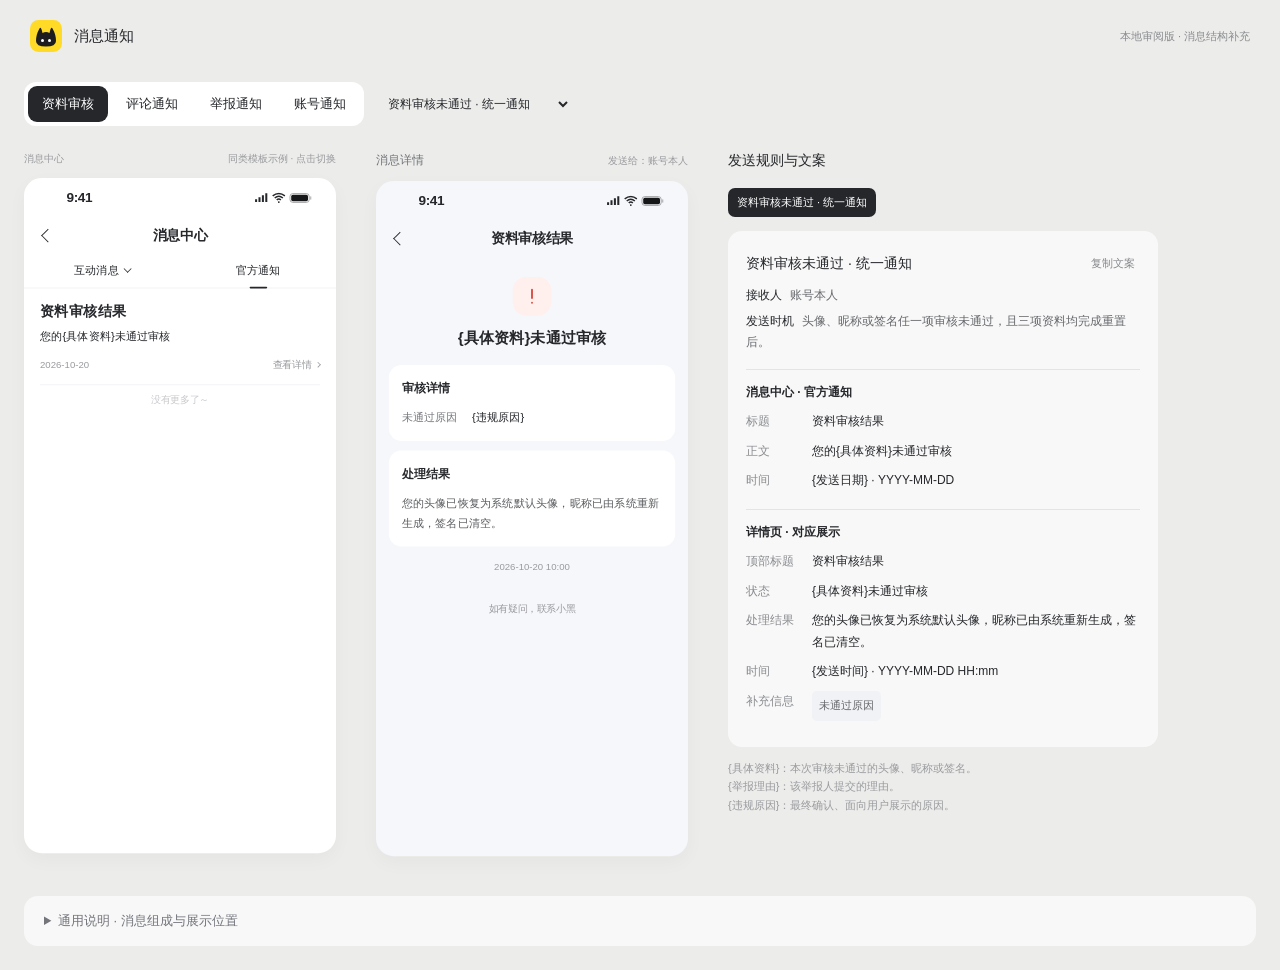
==== commit aa1053e9: "Unify profile rejection notice and identify the rejected profile fields" ====
--- a/notifications/index.html
+++ b/notifications/index.html
@@ -3,11 +3,11 @@
 
 .structure{background:#ffffffa8;border-radius:14px;padding:16px 20px;margin-bottom:22px}.structure-head{display:flex;align-items:baseline;gap:16px;margin-bottom:10px}.structure h2{font-size:14px;margin:0;font-weight:600}.structure-head span,.structure-note{font-size:11px;color:#85878b}.structure table{width:100%;border-collapse:collapse;text-align:left;font-size:12px;line-height:1.65}.structure th{font-weight:500;color:#85878b}.structure th,.structure td{padding:5px 12px 5px 0;border-bottom:1px solid #ebebec}.structure td:first-child{width:90px;font-weight:500}.structure-note{margin:10px 0 0}.templates{max-width:430px}.template-nav{display:flex;flex-wrap:wrap;gap:6px;margin-bottom:14px}.template-nav button{background:#ffffff91;border-radius:7px;padding:7px 9px;font-size:11px;text-align:left}.template-nav button[aria-pressed=true]{background:#25272b;color:white}.template-spec{background:#ffffffa8;padding:18px;border-radius:14px}.template-spec .copyhead h3{font-size:14px;line-height:1.6}.spec-meta{font-size:12px;line-height:1.7;margin:6px 0;color:#66686c}.spec-meta b{font-weight:500;color:#25272b;margin-right:8px}.spec-section{margin-top:17px;padding-top:14px;border-top:1px solid #e3e4e4}.spec-section h4{font-size:12px;font-weight:600;margin:0 0 10px}.spec-line{display:grid;grid-template-columns:58px 1fr;gap:8px;font-size:12px;line-height:1.8;margin-bottom:8px}.spec-line>span:first-child{color:#8a8c90}.spec-line>span:last-child{white-space:pre-line;overflow-wrap:anywhere}.spec-fields{display:flex;gap:6px;flex-wrap:wrap}.spec-fields span{font-size:11px;background:#f1f2f5;border-radius:5px;padding:5px 7px;color:#66686c}.templates .sample{line-height:1.7}.structure-scroll{overflow-x:auto}@media(max-width:900px){.templates{display:block;width:100%;max-width:none}.structure{padding:14px}.structure-head{display:block}.structure-head span{display:block;margin-top:6px}.structure table{min-width:480px}}@media print{.structure{break-inside:avoid}.template-nav{display:none}}
 .controls{position:sticky;top:0;z-index:20;background:#ececea;padding:10px 0;margin-bottom:16px}.common-guide{margin-top:28px;margin-bottom:0;padding:0;box-shadow:none}.common-guide summary{cursor:pointer;padding:16px 20px;font-size:13px;font-weight:500;color:#73757b}.common-guide summary:hover{color:#25272b}.guide-content{padding:0 20px 16px}.common-guide .structure-head{display:none}@media(max-width:560px){.controls{gap:4px;padding:8px 0}.common-guide summary{padding:14px;font-size:12px}.guide-content{padding:0 14px 14px}}
-</style></head><body><header><img class="logo" src="assets/app-icon.svg" alt="小黑记账"><span class="brand">消息通知</span><span class="local">本地审阅版 · 消息结构补充</span></header><main><div class="controls"><nav class="groups" id="groups"></nav><select id="scenario" aria-label="通知场景"></select></div><div class="workspace"><section class="screen"><div class="screen-label"><span id="list-label">消息中心</span><span>同类模板示例 · 点击切换</span></div><div class="device-wrap"><div class="phone" id="center"></div></div></section><section class="screen"><div class="screen-label">消息详情<span id="recipient-label"></span></div><div class="device-wrap"><div class="phone detailphone" id="detail"></div></div><div class="mode" id="modes"></div></section><aside class="templates" id="templates"></aside></div><details class="structure common-guide"><summary>通用说明 · 消息组成与展示位置</summary><div class="guide-content"><div class="structure-head"><h2 id="structure-title">消息组成与展示位置</h2><span>选择场景 → 查看发送规则 → 对照列表与详情</span></div><div class="structure-scroll"><table><thead><tr><th>组成</th><th>消息中心 · 列表</th><th>消息详情</th></tr></thead><tbody><tr><td>标题</td><td>通知标题</td><td>顶部显示对应通知标题</td></tr><tr><td>正文</td><td>结果摘要，超长省略</td><td>显示状态、原因和具体处置</td></tr><tr><td>时间</td><td>实际发送日期</td><td>实际发送日期与时间</td></tr><tr><td>补充信息</td><td>不展示</td><td>关联对象、举报理由或违规原因等</td></tr></tbody></table></div><p class="structure-note">花括号 { } 表示动态字段。左侧汇总同类模板，实际仅向对应接收人展示。</p></div></details></main><div class="toast" id="toast" role="status" hidden></div><div class="dialog-layer" id="overlay" hidden><section class="dialog" role="dialog" aria-modal="true" aria-labelledby="dialogtitle" id="dialog"></section></div><script type="application/json" id="data">{"templates": [{"id": "P01", "group": "资料审核", "name": "头像未通过", "status": "头像修改未通过", "fields": [["资料项", "头像"], ["未通过原因", "{违规原因}"], ["处理结果", "您的头像已恢复为系统默认头像。"]], "action": "去修改资料", "title": "资料审核结果", "text": "您的{资料项}修改未通过审核，请调整后重新提交。", "body": "您的头像修改未通过审核，请调整后重新提交。", "recipient": "账号本人", "when": "本次资料修改审核未通过并完成处理后。"}, {"id": "P02", "group": "资料审核", "name": "名称未通过", "status": "名称修改未通过", "fields": [["资料项", "名称"], ["未通过原因", "{违规原因}"], ["处理结果", "您的名称已替换为系统生成的名称。"]], "action": "去修改资料", "title": "资料审核结果", "text": "您的{资料项}修改未通过审核，请调整后重新提交。", "body": "您的名称修改未通过审核，请调整后重新提交。", "recipient": "账号本人", "when": "本次资料修改审核未通过并完成处理后。"}, {"id": "P03", "group": "资料审核", "name": "签名未通过", "status": "签名修改未通过", "fields": [["资料项", "签名"], ["未通过原因", "{违规原因}"], ["处理结果", "您的签名已清空。"]], "action": "去修改资料", "title": "资料审核结果", "text": "您的{资料项}修改未通过审核，请调整后重新提交。", "body": "您的签名修改未通过审核，请调整后重新提交。", "recipient": "账号本人", "when": "本次资料修改审核未通过并完成处理后。"}, {"id": "C01", "group": "评论通知", "name": "评论发布者 · 评论审核未通过", "status": "评论未通过审核", "fields": [["关联评论", "评论“{评论原文摘要}”"], ["未通过原因", "{违规原因}"], ["处理结果", "本次评论未发布"]], "action": "查看相关笔记", "title": "评论处理结果", "text": "您的评论未通过审核，未对外展示。", "body": "您的评论未通过审核，未对外展示。", "recipient": "评论发布者", "when": "评论审核未通过，确认不予发布后。"}, {"id": "C02", "group": "评论通知", "name": "被举报人 · 评论下架／删除", "status": "评论已下架", "fields": [["关联评论", "评论“{评论原文摘要}”"], ["违规原因", "{违规原因}"], ["处理结果", "该评论已被下架处理"]], "action": "查看社区公约", "title": "内容违规提示", "text": "处理结果：您发布的内容已被下架处理", "body": "处理结果：您发布的内容已被下架处理", "recipient": "被举报人", "when": "人工确认举报成立，并完成评论下架或删除后。"}, {"id": "C03", "group": "评论通知", "name": "举报人 · 评论举报通过", "status": "举报通过", "fields": [["举报对象", "评论“{评论原文摘要}”"], ["举报理由", "{举报理由}"], ["处理结果", "该评论已被下架处理"]], "action": "我知道了", "title": "举报结果通知", "text": "处理结果：您的举报已通过，内容已被处理", "body": "处理结果：您的举报已通过，内容已被处理", "recipient": "举报人", "when": "人工确认举报成立，并完成评论下架或删除后。"}, {"id": "C04", "group": "评论通知", "name": "举报人 · 评论举报失败", "status": "举报失败", "fields": [["举报对象", "评论“{评论原文摘要}”"], ["举报理由", "{举报理由}"], ["处理结果", "经核实，您举报的内容未违反相关规范，感谢您的反馈。"]], "action": "我知道了", "title": "举报结果通知", "text": "处理结果：经核实，您举报的内容未违反相关规范，感谢您的反馈。", "body": "处理结果：经核实，您举报的内容未违反相关规范，感谢您的反馈。", "recipient": "举报人", "when": "人工确认举报不成立后。"}, {"id": "N01", "group": "举报通知", "name": "举报人 · 内容举报通过", "status": "举报通过", "fields": [["举报对象", "内容“{内容标题}”"], ["举报理由", "{举报理由}"], ["处理结果", "该内容已被下架处理"]], "action": "我知道了", "title": "举报结果通知", "text": "处理结果：您的举报已通过，内容已被处理", "body": "处理结果：您的举报已通过，内容已被处理", "recipient": "举报人", "when": "人工确认举报成立，并完成内容下架后。"}, {"id": "N02", "group": "举报通知", "name": "举报人 · 内容举报失败", "status": "举报失败", "fields": [["举报对象", "内容“{内容标题}”"], ["举报理由", "{举报理由}"], ["处理结果", "经核实，您举报的内容未违反相关规范，感谢您的反馈。"]], "action": "我知道了", "title": "举报结果通知", "text": "处理结果：经核实，您举报的内容未违反相关规范，感谢您的反馈。", "body": "处理结果：经核实，您举报的内容未违反相关规范，感谢您的反馈。", "recipient": "举报人", "when": "人工确认举报不成立后。"}, {"id": "N03", "group": "举报通知", "name": "被举报人 · 内容下架", "status": "内容已下架", "fields": [["内容标题", "{内容标题}"], ["违规原因", "{违规原因}"], ["处理结果", "该内容已被下架处理"]], "action": "查看社区公约", "title": "内容违规提示", "text": "处理结果：您发布的内容已被下架处理", "body": "处理结果：您发布的内容已被下架处理", "recipient": "被举报人", "when": "人工确认举报成立，并完成内容下架后。"}, {"id": "R01", "group": "账号通知", "name": "一级风险 · 违规提醒", "status": "后续内容需审核", "fields": [["违规原因", "{违规原因}"], ["处理结果", "已发送违规警告"]], "action": "查看社区公约", "title": "账号违规提醒", "text": "您的部分内容存在违规，后续发布内容需经审核。", "body": "您的部分内容存在违规，后续发布内容需经审核。", "recipient": "账号本人", "when": "违规警告生效后。"}, {"id": "R02", "group": "账号通知", "name": "二级风险 · 限时禁言", "status": "账号已禁言", "fields": [["违规原因", "{违规原因}"], ["限制时长", "15 天"], ["受限功能", "公开发布、评论、互动，以及修改头像、名称、签名"], ["内容状态", "已发布内容已隐藏"], ["解除条件", "连续 15 天无新增管理员确认违规，符合条件后可解除禁言；后续发布内容仍需人工审核"]], "action": "查看社区公约", "title": "账号违规提醒", "text": "您的账号因违规已被禁言15天，请查看处理详情。", "body": "您的账号因违规已被禁言15天，请查看处理详情。", "recipient": "账号本人", "when": "15 天禁言处置生效后。"}, {"id": "R03", "group": "账号通知", "name": "三级风险 · 永久禁言", "status": "账号已永久禁言", "fields": [["违规原因", "{违规原因}"], ["限制时长", "永久"], ["受限功能", "公开发布、评论、互动，以及修改头像、名称、签名"], ["内容状态", "已发布内容已隐藏"], ["解除方式", "不自动解除；需由管理员按规则处理"]], "action": "查看社区公约", "title": "账号违规提醒", "text": "您的账号因违规已被永久禁言，请查看处理详情。", "body": "您的账号因违规已被永久禁言，请查看处理详情。", "recipient": "账号本人", "when": "永久禁言处置生效后。"}, {"id": "R04", "group": "账号通知", "name": "四级风险 · 禁止登录", "status": "账号已限制登录", "fields": [["违规原因", "{违规原因}"], ["限制时长", "永久"], ["处理结果", "禁止登录，已发布内容已隐藏"], ["解除方式", "不自动解除；需由超级管理员按规则处理"]], "action": "查看社区公约", "title": "账号违规提醒", "text": "您的账号因违规已被永久限制登录，请查看处理详情。", "body": "您的账号因违规已被永久限制登录，请查看处理详情。", "recipient": "账号本人", "when": "禁止登录处置生效后；身份验证后展示处理结果。"}], "figma_reference": {"section": "v2.0.0-打卡组 / 消息", "official": "14603:81072", "interaction": "14597:78391", "size": [390, 844], "official_title": {"size": 18, "weight": 600, "line_height": 26, "color": "#25272B"}, "body": {"size": 14, "weight": 400, "width": 350}, "read_only": true}}</script><script>
-const data=JSON.parse(document.getElementById('data').textContent),items=data.templates,$=id=>document.getElementById(id),esc=x=>String(x).replace(/[&<>"']/g,c=>({'&':'&amp;','<':'&lt;','>':'&gt;','"':'&quot;',"'":'&#39;'}[c]));let current='P01',group='资料审核',active='official',filter='全部消息',menu=false,branch='manual',deleted=false;
+</style></head><body><header><img class="logo" src="assets/app-icon.svg" alt="小黑记账"><span class="brand">消息通知</span><span class="local">本地审阅版 · 消息结构补充</span></header><main><div class="controls"><nav class="groups" id="groups"></nav><select id="scenario" aria-label="通知场景"></select></div><div class="workspace"><section class="screen"><div class="screen-label"><span id="list-label">消息中心</span><span>同类模板示例 · 点击切换</span></div><div class="device-wrap"><div class="phone" id="center"></div></div></section><section class="screen"><div class="screen-label">消息详情<span id="recipient-label"></span></div><div class="device-wrap"><div class="phone detailphone" id="detail"></div></div><div class="mode" id="modes"></div></section><aside class="templates" id="templates"></aside></div><details class="structure common-guide"><summary>通用说明 · 消息组成与展示位置</summary><div class="guide-content"><div class="structure-head"><h2 id="structure-title">消息组成与展示位置</h2><span>选择场景 → 查看发送规则 → 对照列表与详情</span></div><div class="structure-scroll"><table><thead><tr><th>组成</th><th>消息中心 · 列表</th><th>消息详情</th></tr></thead><tbody><tr><td>标题</td><td>通知标题</td><td>顶部显示对应通知标题</td></tr><tr><td>正文</td><td>结果摘要，超长省略</td><td>显示状态、原因和具体处置</td></tr><tr><td>时间</td><td>实际发送日期</td><td>实际发送日期与时间</td></tr><tr><td>补充信息</td><td>不展示</td><td>关联对象、举报理由或违规原因等</td></tr></tbody></table></div><p class="structure-note">花括号 { } 表示动态字段。左侧汇总同类模板，实际仅向对应接收人展示。</p></div></details></main><div class="toast" id="toast" role="status" hidden></div><div class="dialog-layer" id="overlay" hidden><section class="dialog" role="dialog" aria-modal="true" aria-labelledby="dialogtitle" id="dialog"></section></div><script type="application/json" id="data">{"templates": [{"id": "P01", "group": "资料审核", "name": "资料审核未通过 · 统一通知", "status": "{具体资料}未通过审核", "fields": [["未通过原因", "{违规原因}"], ["处理结果", "您的头像已恢复为系统默认头像，昵称已由系统重新生成，签名已清空。"]], "action": "去修改资料", "title": "资料审核结果", "text": "您的{具体资料}未通过审核", "body": "您的{具体资料}未通过审核", "recipient": "账号本人", "when": "头像、昵称或签名任一项审核未通过，且三项资料均完成重置后。"}, {"id": "C01", "group": "评论通知", "name": "评论发布者 · 评论审核未通过", "status": "评论未通过审核", "fields": [["关联评论", "评论“{评论原文摘要}”"], ["未通过原因", "{违规原因}"], ["处理结果", "本次评论未发布"]], "action": "查看相关笔记", "title": "评论处理结果", "text": "您的评论未通过审核，未对外展示。", "body": "您的评论未通过审核，未对外展示。", "recipient": "评论发布者", "when": "评论审核未通过，确认不予发布后。"}, {"id": "C02", "group": "评论通知", "name": "被举报人 · 评论下架／删除", "status": "评论已下架", "fields": [["关联评论", "评论“{评论原文摘要}”"], ["违规原因", "{违规原因}"], ["处理结果", "该评论已被下架处理"]], "action": "查看社区公约", "title": "内容违规提示", "text": "处理结果：您发布的内容已被下架处理", "body": "处理结果：您发布的内容已被下架处理", "recipient": "被举报人", "when": "人工确认举报成立，并完成评论下架或删除后。"}, {"id": "C03", "group": "评论通知", "name": "举报人 · 评论举报通过", "status": "举报通过", "fields": [["举报对象", "评论“{评论原文摘要}”"], ["举报理由", "{举报理由}"], ["处理结果", "该评论已被下架处理"]], "action": "我知道了", "title": "举报结果通知", "text": "处理结果：您的举报已通过，内容已被处理", "body": "处理结果：您的举报已通过，内容已被处理", "recipient": "举报人", "when": "人工确认举报成立，并完成评论下架或删除后。"}, {"id": "C04", "group": "评论通知", "name": "举报人 · 评论举报失败", "status": "举报失败", "fields": [["举报对象", "评论“{评论原文摘要}”"], ["举报理由", "{举报理由}"], ["处理结果", "经核实，您举报的内容未违反相关规范，感谢您的反馈。"]], "action": "我知道了", "title": "举报结果通知", "text": "处理结果：经核实，您举报的内容未违反相关规范，感谢您的反馈。", "body": "处理结果：经核实，您举报的内容未违反相关规范，感谢您的反馈。", "recipient": "举报人", "when": "人工确认举报不成立后。"}, {"id": "N01", "group": "举报通知", "name": "举报人 · 内容举报通过", "status": "举报通过", "fields": [["举报对象", "内容“{内容标题}”"], ["举报理由", "{举报理由}"], ["处理结果", "该内容已被下架处理"]], "action": "我知道了", "title": "举报结果通知", "text": "处理结果：您的举报已通过，内容已被处理", "body": "处理结果：您的举报已通过，内容已被处理", "recipient": "举报人", "when": "人工确认举报成立，并完成内容下架后。"}, {"id": "N02", "group": "举报通知", "name": "举报人 · 内容举报失败", "status": "举报失败", "fields": [["举报对象", "内容“{内容标题}”"], ["举报理由", "{举报理由}"], ["处理结果", "经核实，您举报的内容未违反相关规范，感谢您的反馈。"]], "action": "我知道了", "title": "举报结果通知", "text": "处理结果：经核实，您举报的内容未违反相关规范，感谢您的反馈。", "body": "处理结果：经核实，您举报的内容未违反相关规范，感谢您的反馈。", "recipient": "举报人", "when": "人工确认举报不成立后。"}, {"id": "N03", "group": "举报通知", "name": "被举报人 · 内容下架", "status": "内容已下架", "fields": [["内容标题", "{内容标题}"], ["违规原因", "{违规原因}"], ["处理结果", "该内容已被下架处理"]], "action": "查看社区公约", "title": "内容违规提示", "text": "处理结果：您发布的内容已被下架处理", "body": "处理结果：您发布的内容已被下架处理", "recipient": "被举报人", "when": "人工确认举报成立，并完成内容下架后。"}, {"id": "R01", "group": "账号通知", "name": "一级风险 · 违规提醒", "status": "后续内容需审核", "fields": [["违规原因", "{违规原因}"], ["处理结果", "已发送违规警告"]], "action": "查看社区公约", "title": "账号违规提醒", "text": "您的部分内容存在违规，后续发布内容需经审核。", "body": "您的部分内容存在违规，后续发布内容需经审核。", "recipient": "账号本人", "when": "违规警告生效后。"}, {"id": "R02", "group": "账号通知", "name": "二级风险 · 限时禁言", "status": "账号已禁言", "fields": [["违规原因", "{违规原因}"], ["限制时长", "15 天"], ["受限功能", "公开发布、评论、互动，以及修改头像、名称、签名"], ["内容状态", "已发布内容已隐藏"], ["解除条件", "连续 15 天无新增管理员确认违规，符合条件后可解除禁言；后续发布内容仍需人工审核"]], "action": "查看社区公约", "title": "账号违规提醒", "text": "您的账号因违规已被禁言15天，请查看处理详情。", "body": "您的账号因违规已被禁言15天，请查看处理详情。", "recipient": "账号本人", "when": "15 天禁言处置生效后。"}, {"id": "R03", "group": "账号通知", "name": "三级风险 · 永久禁言", "status": "账号已永久禁言", "fields": [["违规原因", "{违规原因}"], ["限制时长", "永久"], ["受限功能", "公开发布、评论、互动，以及修改头像、名称、签名"], ["内容状态", "已发布内容已隐藏"], ["解除方式", "不自动解除；需由管理员按规则处理"]], "action": "查看社区公约", "title": "账号违规提醒", "text": "您的账号因违规已被永久禁言，请查看处理详情。", "body": "您的账号因违规已被永久禁言，请查看处理详情。", "recipient": "账号本人", "when": "永久禁言处置生效后。"}, {"id": "R04", "group": "账号通知", "name": "四级风险 · 禁止登录", "status": "账号已限制登录", "fields": [["违规原因", "{违规原因}"], ["限制时长", "永久"], ["处理结果", "禁止登录，已发布内容已隐藏"], ["解除方式", "不自动解除；需由超级管理员按规则处理"]], "action": "查看社区公约", "title": "账号违规提醒", "text": "您的账号因违规已被永久限制登录，请查看处理详情。", "body": "您的账号因违规已被永久限制登录，请查看处理详情。", "recipient": "账号本人", "when": "禁止登录处置生效后；身份验证后展示处理结果。"}], "figma_reference": {"section": "v2.0.0-打卡组 / 消息", "official": "14603:81072", "interaction": "14597:78391", "size": [390, 844], "official_title": {"size": 18, "weight": 600, "line_height": 26, "color": "#25272B"}, "body": {"size": 14, "weight": 400, "width": 350}, "read_only": true}}</script><script>
+const data=JSON.parse(document.getElementById('data').textContent),items=data.templates,$=id=>document.getElementById(id),esc=x=>String(x).replace(/[&<>"']/g,c=>({'&':'&amp;','<':'&lt;','>':'&gt;','"':'&quot;',"'":'&#39;'}[c]));let current='P01',group='资料审核',active='official',filter='全部消息',menu=false,deleted=false;
 const status='<div class="status"><span>9:41</span><span class="sys"><svg viewBox="0 0 20 16" aria-hidden="true"><path d="M1 14V10h3v4zm5 0V7h3v7zm5 0V4h3v10zm5 0V1h3v13z" fill="currentColor"/></svg><svg viewBox="0 0 20 16" aria-hidden="true"><path d="M1 5Q10-2 19 5M4 8Q10 3 16 8M7 11Q10 8 13 11" fill="none" stroke="currentColor" stroke-width="2.2"/><circle cx="10" cy="14" r="1.4" fill="currentColor"/></svg><i class="battery"></i></span></div>';
 function nav(title,id){return '<div class="navbar"><button class="back" id="'+id+'" aria-label="返回"><i class="chevron"></i></button><span>'+title+'</span><span></span></div>'}
-function selected(){let t=JSON.parse(JSON.stringify(items.find(x=>x.id===current)));if(branch==='machine'&&t.id.startsWith('P'))t.fields[2][1]='本次修改未生效，保留原'+t.fields[0][1]+'。';if(deleted&&['C02','C03'].includes(t.id)){if(t.id==='C02')t.body='处理结果：您发布的评论已被删除';t.status=t.status.replace('下架','删除');t.fields=t.fields.map(([k,v])=>[k,v.replace('已下架，不再公开展示','已删除').replace('已下架','已删除').replace('已被下架处理','已被删除')]);}return t}
+function selected(){let t=JSON.parse(JSON.stringify(items.find(x=>x.id===current)));if(deleted&&['C02','C03'].includes(t.id)){if(t.id==='C02')t.body='处理结果：您发布的评论已被删除';t.status=t.status.replace('下架','删除');t.fields=t.fields.map(([k,v])=>[k,v.replace('已下架，不再公开展示','已删除').replace('已下架','已删除').replace('已被下架处理','已被删除')]);}return t}
 function select(id){current=id;group=items.find(x=>x.id===id).group;render();window.scrollTo(0,0)}
 function showToast(text){$('toast').textContent=text;$('toast').hidden=false;clearTimeout(window.timer);window.timer=setTimeout(()=>$('toast').hidden=true,2000)}
 function list(){const t=selected();if(t.id==='R04'){$('list-label').textContent='登录受限入口';$('center').innerHTML=status+nav('登录','centerback')+'<div class="login"><h2>当前账号无法登录</h2><p>您的账号已被限制登录。</p><button class="primary" id="loginresult">查看处理结果</button></div>';$('centerback').onclick=()=>select('R01');$('loginresult').onclick=()=>showToast('右侧为身份验证后的处理结果');return}
@@ -18,10 +18,10 @@
 function detail(){const t=selected();$('recipient-label').textContent='发送给：'+t.recipient;const report=['C03','C04','N01','N02'].includes(t.id),good=['C03','N01'].includes(t.id),risk=t.id.startsWith('R');const title=risk?'账号处理结果':t.title;const base=t.fields.filter(([k])=>k!=='处理结果'&&k!=='解除条件'),result=t.fields.find(([k])=>k==='处理结果')?.[1]||t.body;
 $('detail').innerHTML=status+nav(title,'detailback')+'<div class="detailbody"><div class="result">'+resultIcon(t)+'<h2>'+esc(t.status)+'</h2></div><section class="detailcard"><h3>'+(report?'举报详情':risk?'限制详情':'审核详情')+'</h3><dl class="fields">'+base.map(([k,v])=>'<div class="field"><dt>'+esc(k)+'</dt><dd>'+esc(v)+'</dd></div>').join('')+'</dl></section><section class="detailcard"><h3>处理结果</h3><p class="resulttext">'+esc(result)+'</p></section><div class="time">2026-10-20 10:00</div><button class="feedback" id="feedback">如有疑问，联系小黑</button></div>';
 $('detailback').onclick=()=>{active='official';list();showToast(t.id==='R04'?'返回登录页':'返回消息中心')};$('feedback').onclick=()=>dialog('意见反馈','接入 APP 现有意见反馈入口。','返回',()=>{});
-$('modes').innerHTML=t.id.startsWith('P')?'审核结果<select id="branch" aria-label="审核处置"><option value="manual"'+(branch==='manual'?' selected':'')+'>人审处置</option><option value="machine"'+(branch==='machine'?' selected':'')+'>机审保留原资料</option></select>':['C02','C03'].includes(t.id)?'评论处置<select id="disposition" aria-label="评论处置"><option value="unlist"'+(!deleted?' selected':'')+'>下架</option><option value="delete"'+(deleted?' selected':'')+'>实际删除</option></select>':'';
-if($('branch'))$('branch').onchange=e=>{branch=e.target.value;detail();renderTemplate()};if($('disposition'))$('disposition').onchange=e=>{deleted=e.target.value==='delete';render()};}
+$('modes').innerHTML=['C02','C03'].includes(t.id)?'评论处置<select id="disposition" aria-label="评论处置"><option value="unlist"'+(!deleted?' selected':'')+'>下架</option><option value="delete"'+(deleted?' selected':'')+'>实际删除</option></select>':'';
+if($('disposition'))$('disposition').onchange=e=>{deleted=e.target.value==='delete';render()};}
 function render(){const gs=[...new Set(items.map(x=>x.group))];$('groups').innerHTML=gs.map(g=>'<button data-group="'+g+'" aria-pressed="'+(g===group)+'">'+g+'</button>').join('');document.querySelectorAll('[data-group]').forEach(b=>b.onclick=()=>{active='official';select(items.find(x=>x.group===b.dataset.group).id)});$('scenario').innerHTML=items.filter(x=>x.group===group).map(x=>'<option value="'+x.id+'"'+(current===x.id?' selected':'')+'>'+esc(x.name)+'</option>').join('');$('scenario').onchange=e=>select(e.target.value);list();detail();renderTemplate();scale()}
-function renderTemplate(){const t=selected(),groupItems=items.filter(x=>x.group===group);const fieldNames=t.fields.filter(([k])=>k!=='处理结果'&&k!=='解除条件').map(([k])=>k),outcome=t.fields.find(([k])=>k==='处理结果')?.[1]||t.body;const line=(label,value)=>'<div class="spec-line"><span>'+esc(label)+'</span><span>'+esc(value)+'</span></div>';const templateText=t.id.startsWith('P')?t.text:t.body;const entry=t.id==='R04'?'登录受限入口':'消息中心 · 官方通知';$('templates').innerHTML='<h2>发送规则与文案</h2><nav class="template-nav" aria-label="模板场景">'+groupItems.map(x=>'<button data-template="'+x.id+'" aria-pressed="'+(x.id===current)+'">'+esc(x.name)+'</button>').join('')+'</nav><section class="template-spec"><div class="copyhead"><h3>'+esc(t.name)+'</h3><button id="copy-template">复制文案</button></div><div class="spec-meta"><b>接收人</b>'+esc(t.recipient)+'</div><div class="spec-meta"><b>发送时机</b>'+esc(t.when)+'</div><div class="spec-section"><h4>'+esc(entry)+'</h4>'+line('标题',t.title)+line('正文',templateText)+line('时间','{发送日期} · YYYY-MM-DD')+'</div><div class="spec-section"><h4>详情页 · 对应展示</h4>'+line('顶部标题',t.id.startsWith('R')?'账号处理结果':t.title)+line('状态',t.status)+line('处理结果',outcome)+line('时间','{发送时间} · YYYY-MM-DD HH:mm')+'<div class="spec-line"><span>补充信息</span><div class="spec-fields">'+fieldNames.map(k=>'<span>'+esc(k)+'</span>').join('')+'</div></div></section><p class="sample">{举报理由}：该举报人提交的理由。<br>{违规原因}：最终确认、面向用户展示的原因。</p>';document.querySelectorAll('[data-template]').forEach(b=>b.onclick=()=>select(b.dataset.template));$('copy-template').onclick=async()=>{const text=t.title+'\n'+templateText;try{await navigator.clipboard.writeText(text);showToast('已复制')}catch{dialog('通知模板','<textarea readonly style="width:100%;min-height:100px">'+esc(text)+'</textarea>','关闭',()=>{})}}}
+function renderTemplate(){const t=selected(),groupItems=items.filter(x=>x.group===group);const fieldNames=t.fields.filter(([k])=>k!=='处理结果'&&k!=='解除条件').map(([k])=>k),outcome=t.fields.find(([k])=>k==='处理结果')?.[1]||t.body;const line=(label,value)=>'<div class="spec-line"><span>'+esc(label)+'</span><span>'+esc(value)+'</span></div>';const templateText=t.id.startsWith('P')?t.text:t.body;const entry=t.id==='R04'?'登录受限入口':'消息中心 · 官方通知';$('templates').innerHTML='<h2>发送规则与文案</h2><nav class="template-nav" aria-label="模板场景">'+groupItems.map(x=>'<button data-template="'+x.id+'" aria-pressed="'+(x.id===current)+'">'+esc(x.name)+'</button>').join('')+'</nav><section class="template-spec"><div class="copyhead"><h3>'+esc(t.name)+'</h3><button id="copy-template">复制文案</button></div><div class="spec-meta"><b>接收人</b>'+esc(t.recipient)+'</div><div class="spec-meta"><b>发送时机</b>'+esc(t.when)+'</div><div class="spec-section"><h4>'+esc(entry)+'</h4>'+line('标题',t.title)+line('正文',templateText)+line('时间','{发送日期} · YYYY-MM-DD')+'</div><div class="spec-section"><h4>详情页 · 对应展示</h4>'+line('顶部标题',t.id.startsWith('R')?'账号处理结果':t.title)+line('状态',t.status)+line('处理结果',outcome)+line('时间','{发送时间} · YYYY-MM-DD HH:mm')+'<div class="spec-line"><span>补充信息</span><div class="spec-fields">'+fieldNames.map(k=>'<span>'+esc(k)+'</span>').join('')+'</div></div></section><p class="sample">'+(t.id==='P01'?'{具体资料}：本次审核未通过的头像、昵称或签名。<br>':'')+'{举报理由}：该举报人提交的理由。<br>{违规原因}：最终确认、面向用户展示的原因。</p>';document.querySelectorAll('[data-template]').forEach(b=>b.onclick=()=>select(b.dataset.template));$('copy-template').onclick=async()=>{const text=t.title+'\n'+templateText;try{await navigator.clipboard.writeText(text);showToast('已复制')}catch{dialog('通知模板','<textarea readonly style="width:100%;min-height:100px">'+esc(text)+'</textarea>','关闭',()=>{})}}}
 let previousFocus;function dialog(title,body,button,callback){previousFocus=document.activeElement;$('dialog').innerHTML='<h2 id="dialogtitle">'+esc(title)+'</h2><p>'+body+'</p><button class="primary" id="dialogclose">'+esc(button)+'</button>';$('overlay').hidden=false;$('dialogclose').onclick=()=>{$('overlay').hidden=true;callback();previousFocus?.focus()};$('dialogclose').focus()}
 $('overlay').onclick=e=>{if(e.target===$('overlay')){$('overlay').hidden=true;previousFocus?.focus()}};document.addEventListener('keydown',e=>{if(!$('overlay').hidden&&e.key==='Escape'){$('overlay').hidden=true;previousFocus?.focus()}});
 function scale(){let s=.8;if(innerWidth<560)s=Math.min(.8,(innerWidth-32)/390);else if(innerWidth<900)s=Math.min(.8,(innerWidth-72)/780);document.documentElement.style.setProperty('--s',s)}window.addEventListener('resize',scale);render();
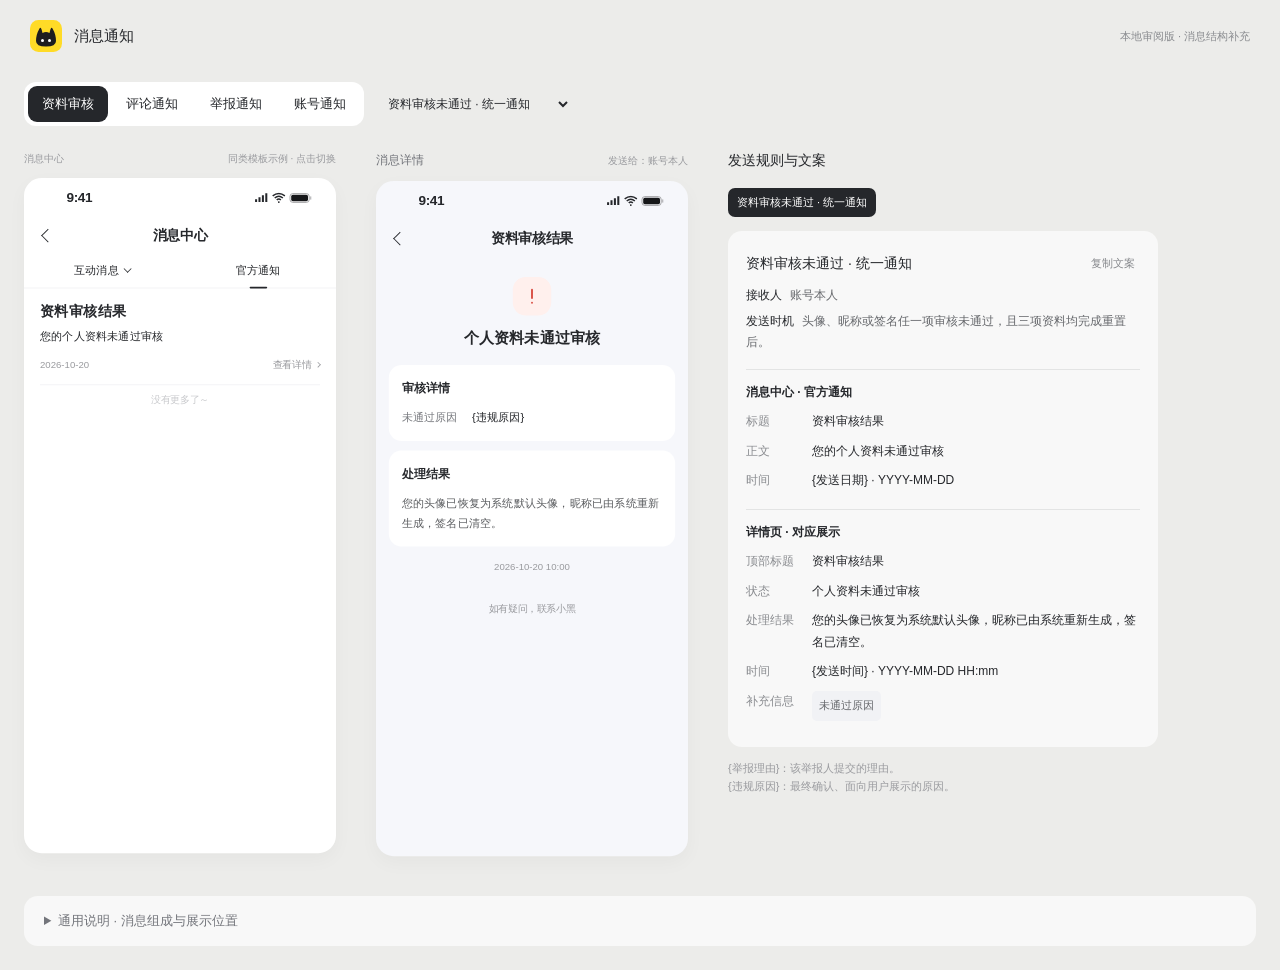
==== commit 8c343455: "Use consistent personal profile rejection wording" ====
--- a/notifications/index.html
+++ b/notifications/index.html
@@ -3,7 +3,7 @@
 
 .structure{background:#ffffffa8;border-radius:14px;padding:16px 20px;margin-bottom:22px}.structure-head{display:flex;align-items:baseline;gap:16px;margin-bottom:10px}.structure h2{font-size:14px;margin:0;font-weight:600}.structure-head span,.structure-note{font-size:11px;color:#85878b}.structure table{width:100%;border-collapse:collapse;text-align:left;font-size:12px;line-height:1.65}.structure th{font-weight:500;color:#85878b}.structure th,.structure td{padding:5px 12px 5px 0;border-bottom:1px solid #ebebec}.structure td:first-child{width:90px;font-weight:500}.structure-note{margin:10px 0 0}.templates{max-width:430px}.template-nav{display:flex;flex-wrap:wrap;gap:6px;margin-bottom:14px}.template-nav button{background:#ffffff91;border-radius:7px;padding:7px 9px;font-size:11px;text-align:left}.template-nav button[aria-pressed=true]{background:#25272b;color:white}.template-spec{background:#ffffffa8;padding:18px;border-radius:14px}.template-spec .copyhead h3{font-size:14px;line-height:1.6}.spec-meta{font-size:12px;line-height:1.7;margin:6px 0;color:#66686c}.spec-meta b{font-weight:500;color:#25272b;margin-right:8px}.spec-section{margin-top:17px;padding-top:14px;border-top:1px solid #e3e4e4}.spec-section h4{font-size:12px;font-weight:600;margin:0 0 10px}.spec-line{display:grid;grid-template-columns:58px 1fr;gap:8px;font-size:12px;line-height:1.8;margin-bottom:8px}.spec-line>span:first-child{color:#8a8c90}.spec-line>span:last-child{white-space:pre-line;overflow-wrap:anywhere}.spec-fields{display:flex;gap:6px;flex-wrap:wrap}.spec-fields span{font-size:11px;background:#f1f2f5;border-radius:5px;padding:5px 7px;color:#66686c}.templates .sample{line-height:1.7}.structure-scroll{overflow-x:auto}@media(max-width:900px){.templates{display:block;width:100%;max-width:none}.structure{padding:14px}.structure-head{display:block}.structure-head span{display:block;margin-top:6px}.structure table{min-width:480px}}@media print{.structure{break-inside:avoid}.template-nav{display:none}}
 .controls{position:sticky;top:0;z-index:20;background:#ececea;padding:10px 0;margin-bottom:16px}.common-guide{margin-top:28px;margin-bottom:0;padding:0;box-shadow:none}.common-guide summary{cursor:pointer;padding:16px 20px;font-size:13px;font-weight:500;color:#73757b}.common-guide summary:hover{color:#25272b}.guide-content{padding:0 20px 16px}.common-guide .structure-head{display:none}@media(max-width:560px){.controls{gap:4px;padding:8px 0}.common-guide summary{padding:14px;font-size:12px}.guide-content{padding:0 14px 14px}}
-</style></head><body><header><img class="logo" src="assets/app-icon.svg" alt="小黑记账"><span class="brand">消息通知</span><span class="local">本地审阅版 · 消息结构补充</span></header><main><div class="controls"><nav class="groups" id="groups"></nav><select id="scenario" aria-label="通知场景"></select></div><div class="workspace"><section class="screen"><div class="screen-label"><span id="list-label">消息中心</span><span>同类模板示例 · 点击切换</span></div><div class="device-wrap"><div class="phone" id="center"></div></div></section><section class="screen"><div class="screen-label">消息详情<span id="recipient-label"></span></div><div class="device-wrap"><div class="phone detailphone" id="detail"></div></div><div class="mode" id="modes"></div></section><aside class="templates" id="templates"></aside></div><details class="structure common-guide"><summary>通用说明 · 消息组成与展示位置</summary><div class="guide-content"><div class="structure-head"><h2 id="structure-title">消息组成与展示位置</h2><span>选择场景 → 查看发送规则 → 对照列表与详情</span></div><div class="structure-scroll"><table><thead><tr><th>组成</th><th>消息中心 · 列表</th><th>消息详情</th></tr></thead><tbody><tr><td>标题</td><td>通知标题</td><td>顶部显示对应通知标题</td></tr><tr><td>正文</td><td>结果摘要，超长省略</td><td>显示状态、原因和具体处置</td></tr><tr><td>时间</td><td>实际发送日期</td><td>实际发送日期与时间</td></tr><tr><td>补充信息</td><td>不展示</td><td>关联对象、举报理由或违规原因等</td></tr></tbody></table></div><p class="structure-note">花括号 { } 表示动态字段。左侧汇总同类模板，实际仅向对应接收人展示。</p></div></details></main><div class="toast" id="toast" role="status" hidden></div><div class="dialog-layer" id="overlay" hidden><section class="dialog" role="dialog" aria-modal="true" aria-labelledby="dialogtitle" id="dialog"></section></div><script type="application/json" id="data">{"templates": [{"id": "P01", "group": "资料审核", "name": "资料审核未通过 · 统一通知", "status": "{具体资料}未通过审核", "fields": [["未通过原因", "{违规原因}"], ["处理结果", "您的头像已恢复为系统默认头像，昵称已由系统重新生成，签名已清空。"]], "action": "去修改资料", "title": "资料审核结果", "text": "您的{具体资料}未通过审核", "body": "您的{具体资料}未通过审核", "recipient": "账号本人", "when": "头像、昵称或签名任一项审核未通过，且三项资料均完成重置后。"}, {"id": "C01", "group": "评论通知", "name": "评论发布者 · 评论审核未通过", "status": "评论未通过审核", "fields": [["关联评论", "评论“{评论原文摘要}”"], ["未通过原因", "{违规原因}"], ["处理结果", "本次评论未发布"]], "action": "查看相关笔记", "title": "评论处理结果", "text": "您的评论未通过审核，未对外展示。", "body": "您的评论未通过审核，未对外展示。", "recipient": "评论发布者", "when": "评论审核未通过，确认不予发布后。"}, {"id": "C02", "group": "评论通知", "name": "被举报人 · 评论下架／删除", "status": "评论已下架", "fields": [["关联评论", "评论“{评论原文摘要}”"], ["违规原因", "{违规原因}"], ["处理结果", "该评论已被下架处理"]], "action": "查看社区公约", "title": "内容违规提示", "text": "处理结果：您发布的内容已被下架处理", "body": "处理结果：您发布的内容已被下架处理", "recipient": "被举报人", "when": "人工确认举报成立，并完成评论下架或删除后。"}, {"id": "C03", "group": "评论通知", "name": "举报人 · 评论举报通过", "status": "举报通过", "fields": [["举报对象", "评论“{评论原文摘要}”"], ["举报理由", "{举报理由}"], ["处理结果", "该评论已被下架处理"]], "action": "我知道了", "title": "举报结果通知", "text": "处理结果：您的举报已通过，内容已被处理", "body": "处理结果：您的举报已通过，内容已被处理", "recipient": "举报人", "when": "人工确认举报成立，并完成评论下架或删除后。"}, {"id": "C04", "group": "评论通知", "name": "举报人 · 评论举报失败", "status": "举报失败", "fields": [["举报对象", "评论“{评论原文摘要}”"], ["举报理由", "{举报理由}"], ["处理结果", "经核实，您举报的内容未违反相关规范，感谢您的反馈。"]], "action": "我知道了", "title": "举报结果通知", "text": "处理结果：经核实，您举报的内容未违反相关规范，感谢您的反馈。", "body": "处理结果：经核实，您举报的内容未违反相关规范，感谢您的反馈。", "recipient": "举报人", "when": "人工确认举报不成立后。"}, {"id": "N01", "group": "举报通知", "name": "举报人 · 内容举报通过", "status": "举报通过", "fields": [["举报对象", "内容“{内容标题}”"], ["举报理由", "{举报理由}"], ["处理结果", "该内容已被下架处理"]], "action": "我知道了", "title": "举报结果通知", "text": "处理结果：您的举报已通过，内容已被处理", "body": "处理结果：您的举报已通过，内容已被处理", "recipient": "举报人", "when": "人工确认举报成立，并完成内容下架后。"}, {"id": "N02", "group": "举报通知", "name": "举报人 · 内容举报失败", "status": "举报失败", "fields": [["举报对象", "内容“{内容标题}”"], ["举报理由", "{举报理由}"], ["处理结果", "经核实，您举报的内容未违反相关规范，感谢您的反馈。"]], "action": "我知道了", "title": "举报结果通知", "text": "处理结果：经核实，您举报的内容未违反相关规范，感谢您的反馈。", "body": "处理结果：经核实，您举报的内容未违反相关规范，感谢您的反馈。", "recipient": "举报人", "when": "人工确认举报不成立后。"}, {"id": "N03", "group": "举报通知", "name": "被举报人 · 内容下架", "status": "内容已下架", "fields": [["内容标题", "{内容标题}"], ["违规原因", "{违规原因}"], ["处理结果", "该内容已被下架处理"]], "action": "查看社区公约", "title": "内容违规提示", "text": "处理结果：您发布的内容已被下架处理", "body": "处理结果：您发布的内容已被下架处理", "recipient": "被举报人", "when": "人工确认举报成立，并完成内容下架后。"}, {"id": "R01", "group": "账号通知", "name": "一级风险 · 违规提醒", "status": "后续内容需审核", "fields": [["违规原因", "{违规原因}"], ["处理结果", "已发送违规警告"]], "action": "查看社区公约", "title": "账号违规提醒", "text": "您的部分内容存在违规，后续发布内容需经审核。", "body": "您的部分内容存在违规，后续发布内容需经审核。", "recipient": "账号本人", "when": "违规警告生效后。"}, {"id": "R02", "group": "账号通知", "name": "二级风险 · 限时禁言", "status": "账号已禁言", "fields": [["违规原因", "{违规原因}"], ["限制时长", "15 天"], ["受限功能", "公开发布、评论、互动，以及修改头像、名称、签名"], ["内容状态", "已发布内容已隐藏"], ["解除条件", "连续 15 天无新增管理员确认违规，符合条件后可解除禁言；后续发布内容仍需人工审核"]], "action": "查看社区公约", "title": "账号违规提醒", "text": "您的账号因违规已被禁言15天，请查看处理详情。", "body": "您的账号因违规已被禁言15天，请查看处理详情。", "recipient": "账号本人", "when": "15 天禁言处置生效后。"}, {"id": "R03", "group": "账号通知", "name": "三级风险 · 永久禁言", "status": "账号已永久禁言", "fields": [["违规原因", "{违规原因}"], ["限制时长", "永久"], ["受限功能", "公开发布、评论、互动，以及修改头像、名称、签名"], ["内容状态", "已发布内容已隐藏"], ["解除方式", "不自动解除；需由管理员按规则处理"]], "action": "查看社区公约", "title": "账号违规提醒", "text": "您的账号因违规已被永久禁言，请查看处理详情。", "body": "您的账号因违规已被永久禁言，请查看处理详情。", "recipient": "账号本人", "when": "永久禁言处置生效后。"}, {"id": "R04", "group": "账号通知", "name": "四级风险 · 禁止登录", "status": "账号已限制登录", "fields": [["违规原因", "{违规原因}"], ["限制时长", "永久"], ["处理结果", "禁止登录，已发布内容已隐藏"], ["解除方式", "不自动解除；需由超级管理员按规则处理"]], "action": "查看社区公约", "title": "账号违规提醒", "text": "您的账号因违规已被永久限制登录，请查看处理详情。", "body": "您的账号因违规已被永久限制登录，请查看处理详情。", "recipient": "账号本人", "when": "禁止登录处置生效后；身份验证后展示处理结果。"}], "figma_reference": {"section": "v2.0.0-打卡组 / 消息", "official": "14603:81072", "interaction": "14597:78391", "size": [390, 844], "official_title": {"size": 18, "weight": 600, "line_height": 26, "color": "#25272B"}, "body": {"size": 14, "weight": 400, "width": 350}, "read_only": true}}</script><script>
+</style></head><body><header><img class="logo" src="assets/app-icon.svg" alt="小黑记账"><span class="brand">消息通知</span><span class="local">本地审阅版 · 消息结构补充</span></header><main><div class="controls"><nav class="groups" id="groups"></nav><select id="scenario" aria-label="通知场景"></select></div><div class="workspace"><section class="screen"><div class="screen-label"><span id="list-label">消息中心</span><span>同类模板示例 · 点击切换</span></div><div class="device-wrap"><div class="phone" id="center"></div></div></section><section class="screen"><div class="screen-label">消息详情<span id="recipient-label"></span></div><div class="device-wrap"><div class="phone detailphone" id="detail"></div></div><div class="mode" id="modes"></div></section><aside class="templates" id="templates"></aside></div><details class="structure common-guide"><summary>通用说明 · 消息组成与展示位置</summary><div class="guide-content"><div class="structure-head"><h2 id="structure-title">消息组成与展示位置</h2><span>选择场景 → 查看发送规则 → 对照列表与详情</span></div><div class="structure-scroll"><table><thead><tr><th>组成</th><th>消息中心 · 列表</th><th>消息详情</th></tr></thead><tbody><tr><td>标题</td><td>通知标题</td><td>顶部显示对应通知标题</td></tr><tr><td>正文</td><td>结果摘要，超长省略</td><td>显示状态、原因和具体处置</td></tr><tr><td>时间</td><td>实际发送日期</td><td>实际发送日期与时间</td></tr><tr><td>补充信息</td><td>不展示</td><td>关联对象、举报理由或违规原因等</td></tr></tbody></table></div><p class="structure-note">花括号 { } 表示动态字段。左侧汇总同类模板，实际仅向对应接收人展示。</p></div></details></main><div class="toast" id="toast" role="status" hidden></div><div class="dialog-layer" id="overlay" hidden><section class="dialog" role="dialog" aria-modal="true" aria-labelledby="dialogtitle" id="dialog"></section></div><script type="application/json" id="data">{"templates": [{"id": "P01", "group": "资料审核", "name": "资料审核未通过 · 统一通知", "status": "个人资料未通过审核", "fields": [["未通过原因", "{违规原因}"], ["处理结果", "您的头像已恢复为系统默认头像，昵称已由系统重新生成，签名已清空。"]], "action": "去修改资料", "title": "资料审核结果", "text": "您的个人资料未通过审核", "body": "您的个人资料未通过审核", "recipient": "账号本人", "when": "头像、昵称或签名任一项审核未通过，且三项资料均完成重置后。"}, {"id": "C01", "group": "评论通知", "name": "评论发布者 · 评论审核未通过", "status": "评论未通过审核", "fields": [["关联评论", "评论“{评论原文摘要}”"], ["未通过原因", "{违规原因}"], ["处理结果", "本次评论未发布"]], "action": "查看相关笔记", "title": "评论处理结果", "text": "您的评论未通过审核，未对外展示。", "body": "您的评论未通过审核，未对外展示。", "recipient": "评论发布者", "when": "评论审核未通过，确认不予发布后。"}, {"id": "C02", "group": "评论通知", "name": "被举报人 · 评论下架／删除", "status": "评论已下架", "fields": [["关联评论", "评论“{评论原文摘要}”"], ["违规原因", "{违规原因}"], ["处理结果", "该评论已被下架处理"]], "action": "查看社区公约", "title": "内容违规提示", "text": "处理结果：您发布的内容已被下架处理", "body": "处理结果：您发布的内容已被下架处理", "recipient": "被举报人", "when": "人工确认举报成立，并完成评论下架或删除后。"}, {"id": "C03", "group": "评论通知", "name": "举报人 · 评论举报通过", "status": "举报通过", "fields": [["举报对象", "评论“{评论原文摘要}”"], ["举报理由", "{举报理由}"], ["处理结果", "该评论已被下架处理"]], "action": "我知道了", "title": "举报结果通知", "text": "处理结果：您的举报已通过，内容已被处理", "body": "处理结果：您的举报已通过，内容已被处理", "recipient": "举报人", "when": "人工确认举报成立，并完成评论下架或删除后。"}, {"id": "C04", "group": "评论通知", "name": "举报人 · 评论举报失败", "status": "举报失败", "fields": [["举报对象", "评论“{评论原文摘要}”"], ["举报理由", "{举报理由}"], ["处理结果", "经核实，您举报的内容未违反相关规范，感谢您的反馈。"]], "action": "我知道了", "title": "举报结果通知", "text": "处理结果：经核实，您举报的内容未违反相关规范，感谢您的反馈。", "body": "处理结果：经核实，您举报的内容未违反相关规范，感谢您的反馈。", "recipient": "举报人", "when": "人工确认举报不成立后。"}, {"id": "N01", "group": "举报通知", "name": "举报人 · 内容举报通过", "status": "举报通过", "fields": [["举报对象", "内容“{内容标题}”"], ["举报理由", "{举报理由}"], ["处理结果", "该内容已被下架处理"]], "action": "我知道了", "title": "举报结果通知", "text": "处理结果：您的举报已通过，内容已被处理", "body": "处理结果：您的举报已通过，内容已被处理", "recipient": "举报人", "when": "人工确认举报成立，并完成内容下架后。"}, {"id": "N02", "group": "举报通知", "name": "举报人 · 内容举报失败", "status": "举报失败", "fields": [["举报对象", "内容“{内容标题}”"], ["举报理由", "{举报理由}"], ["处理结果", "经核实，您举报的内容未违反相关规范，感谢您的反馈。"]], "action": "我知道了", "title": "举报结果通知", "text": "处理结果：经核实，您举报的内容未违反相关规范，感谢您的反馈。", "body": "处理结果：经核实，您举报的内容未违反相关规范，感谢您的反馈。", "recipient": "举报人", "when": "人工确认举报不成立后。"}, {"id": "N03", "group": "举报通知", "name": "被举报人 · 内容下架", "status": "内容已下架", "fields": [["内容标题", "{内容标题}"], ["违规原因", "{违规原因}"], ["处理结果", "该内容已被下架处理"]], "action": "查看社区公约", "title": "内容违规提示", "text": "处理结果：您发布的内容已被下架处理", "body": "处理结果：您发布的内容已被下架处理", "recipient": "被举报人", "when": "人工确认举报成立，并完成内容下架后。"}, {"id": "R01", "group": "账号通知", "name": "一级风险 · 违规提醒", "status": "后续内容需审核", "fields": [["违规原因", "{违规原因}"], ["处理结果", "已发送违规警告"]], "action": "查看社区公约", "title": "账号违规提醒", "text": "您的部分内容存在违规，后续发布内容需经审核。", "body": "您的部分内容存在违规，后续发布内容需经审核。", "recipient": "账号本人", "when": "违规警告生效后。"}, {"id": "R02", "group": "账号通知", "name": "二级风险 · 限时禁言", "status": "账号已禁言", "fields": [["违规原因", "{违规原因}"], ["限制时长", "15 天"], ["受限功能", "公开发布、评论、互动，以及修改头像、名称、签名"], ["内容状态", "已发布内容已隐藏"], ["解除条件", "连续 15 天无新增管理员确认违规，符合条件后可解除禁言；后续发布内容仍需人工审核"]], "action": "查看社区公约", "title": "账号违规提醒", "text": "您的账号因违规已被禁言15天，请查看处理详情。", "body": "您的账号因违规已被禁言15天，请查看处理详情。", "recipient": "账号本人", "when": "15 天禁言处置生效后。"}, {"id": "R03", "group": "账号通知", "name": "三级风险 · 永久禁言", "status": "账号已永久禁言", "fields": [["违规原因", "{违规原因}"], ["限制时长", "永久"], ["受限功能", "公开发布、评论、互动，以及修改头像、名称、签名"], ["内容状态", "已发布内容已隐藏"], ["解除方式", "不自动解除；需由管理员按规则处理"]], "action": "查看社区公约", "title": "账号违规提醒", "text": "您的账号因违规已被永久禁言，请查看处理详情。", "body": "您的账号因违规已被永久禁言，请查看处理详情。", "recipient": "账号本人", "when": "永久禁言处置生效后。"}, {"id": "R04", "group": "账号通知", "name": "四级风险 · 禁止登录", "status": "账号已限制登录", "fields": [["违规原因", "{违规原因}"], ["限制时长", "永久"], ["处理结果", "禁止登录，已发布内容已隐藏"], ["解除方式", "不自动解除；需由超级管理员按规则处理"]], "action": "查看社区公约", "title": "账号违规提醒", "text": "您的账号因违规已被永久限制登录，请查看处理详情。", "body": "您的账号因违规已被永久限制登录，请查看处理详情。", "recipient": "账号本人", "when": "禁止登录处置生效后；身份验证后展示处理结果。"}], "figma_reference": {"section": "v2.0.0-打卡组 / 消息", "official": "14603:81072", "interaction": "14597:78391", "size": [390, 844], "official_title": {"size": 18, "weight": 600, "line_height": 26, "color": "#25272B"}, "body": {"size": 14, "weight": 400, "width": 350}, "read_only": true}}</script><script>
 const data=JSON.parse(document.getElementById('data').textContent),items=data.templates,$=id=>document.getElementById(id),esc=x=>String(x).replace(/[&<>"']/g,c=>({'&':'&amp;','<':'&lt;','>':'&gt;','"':'&quot;',"'":'&#39;'}[c]));let current='P01',group='资料审核',active='official',filter='全部消息',menu=false,deleted=false;
 const status='<div class="status"><span>9:41</span><span class="sys"><svg viewBox="0 0 20 16" aria-hidden="true"><path d="M1 14V10h3v4zm5 0V7h3v7zm5 0V4h3v10zm5 0V1h3v13z" fill="currentColor"/></svg><svg viewBox="0 0 20 16" aria-hidden="true"><path d="M1 5Q10-2 19 5M4 8Q10 3 16 8M7 11Q10 8 13 11" fill="none" stroke="currentColor" stroke-width="2.2"/><circle cx="10" cy="14" r="1.4" fill="currentColor"/></svg><i class="battery"></i></span></div>';
 function nav(title,id){return '<div class="navbar"><button class="back" id="'+id+'" aria-label="返回"><i class="chevron"></i></button><span>'+title+'</span><span></span></div>'}
@@ -21,7 +21,7 @@
 $('modes').innerHTML=['C02','C03'].includes(t.id)?'评论处置<select id="disposition" aria-label="评论处置"><option value="unlist"'+(!deleted?' selected':'')+'>下架</option><option value="delete"'+(deleted?' selected':'')+'>实际删除</option></select>':'';
 if($('disposition'))$('disposition').onchange=e=>{deleted=e.target.value==='delete';render()};}
 function render(){const gs=[...new Set(items.map(x=>x.group))];$('groups').innerHTML=gs.map(g=>'<button data-group="'+g+'" aria-pressed="'+(g===group)+'">'+g+'</button>').join('');document.querySelectorAll('[data-group]').forEach(b=>b.onclick=()=>{active='official';select(items.find(x=>x.group===b.dataset.group).id)});$('scenario').innerHTML=items.filter(x=>x.group===group).map(x=>'<option value="'+x.id+'"'+(current===x.id?' selected':'')+'>'+esc(x.name)+'</option>').join('');$('scenario').onchange=e=>select(e.target.value);list();detail();renderTemplate();scale()}
-function renderTemplate(){const t=selected(),groupItems=items.filter(x=>x.group===group);const fieldNames=t.fields.filter(([k])=>k!=='处理结果'&&k!=='解除条件').map(([k])=>k),outcome=t.fields.find(([k])=>k==='处理结果')?.[1]||t.body;const line=(label,value)=>'<div class="spec-line"><span>'+esc(label)+'</span><span>'+esc(value)+'</span></div>';const templateText=t.id.startsWith('P')?t.text:t.body;const entry=t.id==='R04'?'登录受限入口':'消息中心 · 官方通知';$('templates').innerHTML='<h2>发送规则与文案</h2><nav class="template-nav" aria-label="模板场景">'+groupItems.map(x=>'<button data-template="'+x.id+'" aria-pressed="'+(x.id===current)+'">'+esc(x.name)+'</button>').join('')+'</nav><section class="template-spec"><div class="copyhead"><h3>'+esc(t.name)+'</h3><button id="copy-template">复制文案</button></div><div class="spec-meta"><b>接收人</b>'+esc(t.recipient)+'</div><div class="spec-meta"><b>发送时机</b>'+esc(t.when)+'</div><div class="spec-section"><h4>'+esc(entry)+'</h4>'+line('标题',t.title)+line('正文',templateText)+line('时间','{发送日期} · YYYY-MM-DD')+'</div><div class="spec-section"><h4>详情页 · 对应展示</h4>'+line('顶部标题',t.id.startsWith('R')?'账号处理结果':t.title)+line('状态',t.status)+line('处理结果',outcome)+line('时间','{发送时间} · YYYY-MM-DD HH:mm')+'<div class="spec-line"><span>补充信息</span><div class="spec-fields">'+fieldNames.map(k=>'<span>'+esc(k)+'</span>').join('')+'</div></div></section><p class="sample">'+(t.id==='P01'?'{具体资料}：本次审核未通过的头像、昵称或签名。<br>':'')+'{举报理由}：该举报人提交的理由。<br>{违规原因}：最终确认、面向用户展示的原因。</p>';document.querySelectorAll('[data-template]').forEach(b=>b.onclick=()=>select(b.dataset.template));$('copy-template').onclick=async()=>{const text=t.title+'\n'+templateText;try{await navigator.clipboard.writeText(text);showToast('已复制')}catch{dialog('通知模板','<textarea readonly style="width:100%;min-height:100px">'+esc(text)+'</textarea>','关闭',()=>{})}}}
+function renderTemplate(){const t=selected(),groupItems=items.filter(x=>x.group===group);const fieldNames=t.fields.filter(([k])=>k!=='处理结果'&&k!=='解除条件').map(([k])=>k),outcome=t.fields.find(([k])=>k==='处理结果')?.[1]||t.body;const line=(label,value)=>'<div class="spec-line"><span>'+esc(label)+'</span><span>'+esc(value)+'</span></div>';const templateText=t.id.startsWith('P')?t.text:t.body;const entry=t.id==='R04'?'登录受限入口':'消息中心 · 官方通知';$('templates').innerHTML='<h2>发送规则与文案</h2><nav class="template-nav" aria-label="模板场景">'+groupItems.map(x=>'<button data-template="'+x.id+'" aria-pressed="'+(x.id===current)+'">'+esc(x.name)+'</button>').join('')+'</nav><section class="template-spec"><div class="copyhead"><h3>'+esc(t.name)+'</h3><button id="copy-template">复制文案</button></div><div class="spec-meta"><b>接收人</b>'+esc(t.recipient)+'</div><div class="spec-meta"><b>发送时机</b>'+esc(t.when)+'</div><div class="spec-section"><h4>'+esc(entry)+'</h4>'+line('标题',t.title)+line('正文',templateText)+line('时间','{发送日期} · YYYY-MM-DD')+'</div><div class="spec-section"><h4>详情页 · 对应展示</h4>'+line('顶部标题',t.id.startsWith('R')?'账号处理结果':t.title)+line('状态',t.status)+line('处理结果',outcome)+line('时间','{发送时间} · YYYY-MM-DD HH:mm')+'<div class="spec-line"><span>补充信息</span><div class="spec-fields">'+fieldNames.map(k=>'<span>'+esc(k)+'</span>').join('')+'</div></div></section><p class="sample">{举报理由}：该举报人提交的理由。<br>{违规原因}：最终确认、面向用户展示的原因。</p>';document.querySelectorAll('[data-template]').forEach(b=>b.onclick=()=>select(b.dataset.template));$('copy-template').onclick=async()=>{const text=t.title+'\n'+templateText;try{await navigator.clipboard.writeText(text);showToast('已复制')}catch{dialog('通知模板','<textarea readonly style="width:100%;min-height:100px">'+esc(text)+'</textarea>','关闭',()=>{})}}}
 let previousFocus;function dialog(title,body,button,callback){previousFocus=document.activeElement;$('dialog').innerHTML='<h2 id="dialogtitle">'+esc(title)+'</h2><p>'+body+'</p><button class="primary" id="dialogclose">'+esc(button)+'</button>';$('overlay').hidden=false;$('dialogclose').onclick=()=>{$('overlay').hidden=true;callback();previousFocus?.focus()};$('dialogclose').focus()}
 $('overlay').onclick=e=>{if(e.target===$('overlay')){$('overlay').hidden=true;previousFocus?.focus()}};document.addEventListener('keydown',e=>{if(!$('overlay').hidden&&e.key==='Escape'){$('overlay').hidden=true;previousFocus?.focus()}});
 function scale(){let s=.8;if(innerWidth<560)s=Math.min(.8,(innerWidth-32)/390);else if(innerWidth<900)s=Math.min(.8,(innerWidth-72)/780);document.documentElement.style.setProperty('--s',s)}window.addEventListener('resize',scale);render();
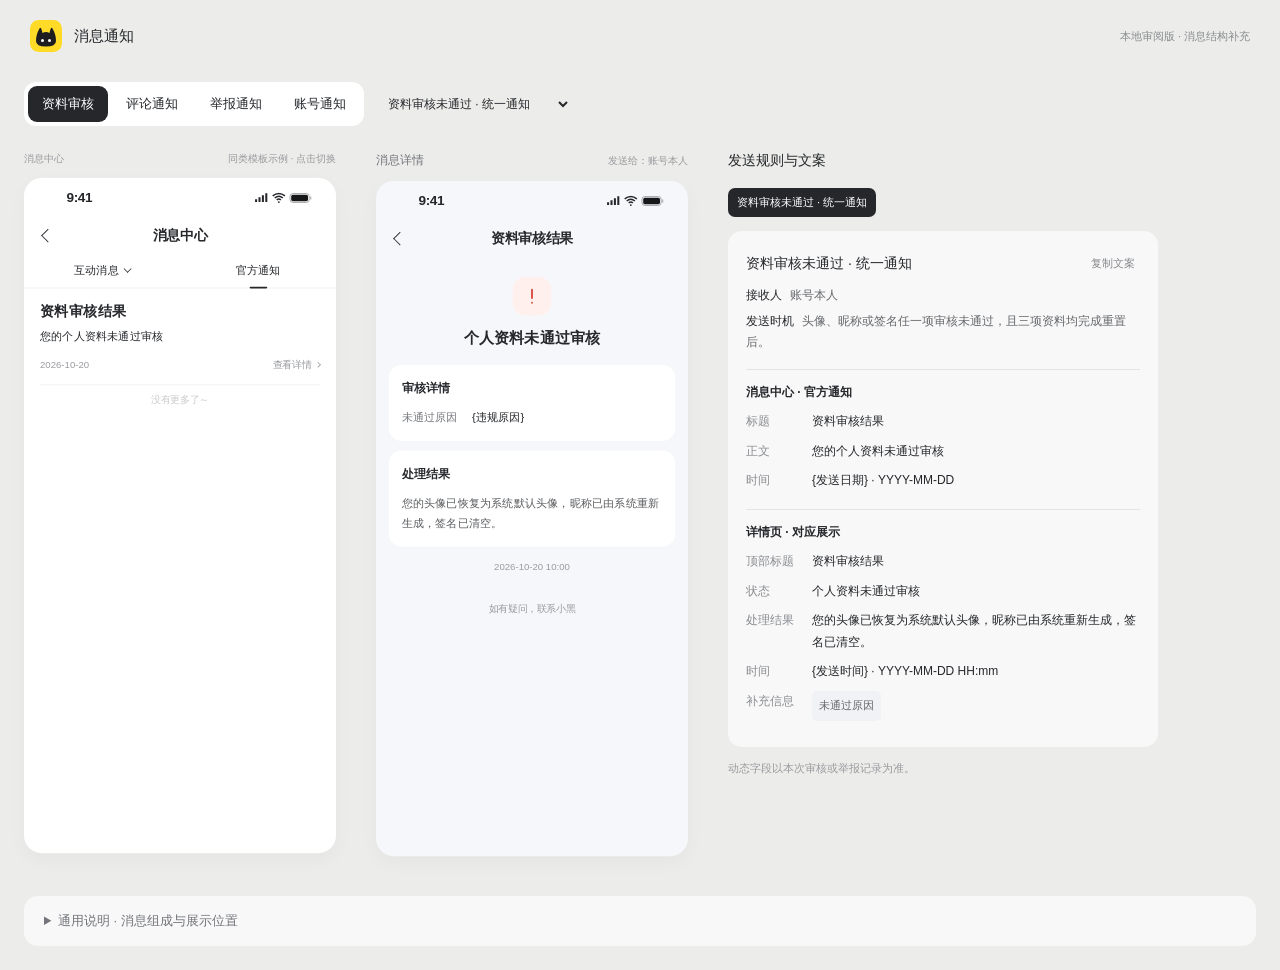
==== commit f581fa14: "Clarify review and report reason fields by source" ====
--- a/notifications/index.html
+++ b/notifications/index.html
@@ -1,9 +1,9 @@
 <!doctype html><html lang="zh-CN"><head><meta charset="utf-8"><meta name="viewport" content="width=device-width,initial-scale=1"><title>小黑记账 · 消息通知</title><link rel="icon" href="assets/app-icon.svg"><style>
-:root{--ink:#25272b;--sub:#999a9e;--line:#f1f1f3;--page:#f6f7fb;--yellow:#ffdb27;--s:.78}*{box-sizing:border-box}body{margin:0;background:#ececea;color:var(--ink);font-family:"PingFang SC","Microsoft YaHei",sans-serif;-webkit-font-smoothing:antialiased}button,select{font:inherit;color:inherit}button{cursor:pointer;border:0;background:none}button:hover{opacity:.76}button:active{transform:translateY(1px)}button:focus-visible,select:focus-visible{outline:2px solid #9a7b17;outline-offset:3px}header{display:flex;align-items:center;gap:12px;padding:20px 30px}.logo{width:32px;height:32px}.brand{font-size:15px;font-weight:500}.local{margin-left:auto;color:#898b8f;font-size:11px}main{max-width:1320px;margin:0 auto;padding:0 24px 24px}.controls{display:flex;gap:10px;align-items:center;margin-bottom:24px}.groups{display:flex;gap:4px;background:white;border-radius:12px;padding:4px}.groups button{padding:9px 14px;border-radius:9px;font-size:13px;white-space:nowrap}.groups button[aria-pressed=true]{background:var(--ink);color:white}select{background:transparent;border:0;padding:10px 24px 10px 10px;font-size:12px;max-width:100%;min-height:40px}.workspace{display:grid;grid-template-columns:auto auto minmax(230px,1fr);gap:40px;justify-content:center;align-items:start}.screen-label{font-size:12px;color:#73757b;margin:0 0 12px;display:flex;align-items:center;justify-content:space-between}.screen-label span{font-size:10px;color:var(--sub)}.device-wrap{width:calc(390px * var(--s));height:calc(844px * var(--s));position:relative}.phone{position:absolute;left:0;top:0;width:390px;height:844px;transform:scale(var(--s));transform-origin:top left;background:white;border-radius:22px;overflow:hidden;box-shadow:0 8px 24px #00000009}.status{height:50px;display:flex;align-items:center;justify-content:space-between;padding:0 33px 0 53px;font-size:17px;font-weight:600;letter-spacing:-.4px}.sys{display:flex;gap:5px;align-items:center}.sys svg{width:17px;height:14px}.battery{display:block;width:25px;height:12px;border:1px solid #929295;border-radius:4px;padding:1px;position:relative}.battery:before{content:'';display:block;background:#161719;border-radius:2px;width:100%;height:100%}.battery:after{content:'';position:absolute;right:-3px;top:3px;height:4px;width:1.5px;background:#929295}.navbar{height:44px;display:grid;grid-template-columns:44px 1fr 44px;align-items:center;text-align:center;padding:0 8px;font-size:17px;font-weight:600}.back{height:44px;display:grid;place-items:center}.chevron{display:block;width:12px;height:12px;transform:rotate(45deg);border-left:1.5px solid currentColor;border-bottom:1.5px solid currentColor}.tabs{height:44px;display:flex;border-bottom:1px solid var(--line);position:relative}.tabs>button{height:44px;flex:1;font-size:14px;position:relative}.tabs>button.active{font-weight:500}.tabs>button.active:after{content:'';position:absolute;bottom:0;left:calc(50% - 11px);width:22px;height:2px;border-radius:2px;background:#25272b}.down{display:inline-block;width:7px;height:7px;border:1px solid var(--ink);border-left:0;border-top:0;transform:rotate(45deg);margin:0 0 3px 7px}.filtermenu{position:absolute;top:44px;left:19px;width:140px;background:white;box-shadow:0 2px 6px #0003;border-radius:12px;z-index:8;padding:6px 0}.filtermenu button{height:47px;width:100%;text-align:left;padding:0 16px;color:#5a5c5f;font-size:14px;display:flex;justify-content:space-between;align-items:center}.filtermenu button.active{font-weight:500;color:var(--ink)}.list{height:672px;overflow:auto;padding:0 20px 30px;scrollbar-width:none}.notice{width:100%;text-align:left;padding:16px 0;border-bottom:1px solid var(--line);background:white;display:block}.notice h3{font-size:18px;font-weight:600;line-height:26px;white-space:nowrap;overflow:hidden;text-overflow:ellipsis;margin:0 0 8px}.notice p{font-size:14px;line-height:20px;margin:0;overflow:hidden;white-space:nowrap;text-overflow:ellipsis}.notice-foot{display:flex;align-items:center;justify-content:space-between;margin-top:16px;font-size:12px;line-height:18px;color:var(--sub)}.notice-foot span:last-child{display:flex;align-items:center;gap:6px}.tinychev{width:5px;height:8px;display:inline-block;border-top:1px solid;border-right:1px solid;transform:rotate(45deg);width:5px;height:5px}.bottom{color:#c8c9cc;font-size:12px;text-align:center;padding:10px 0}.detailphone{background:var(--page)}.detailbody{height:716px;overflow:auto;scrollbar-width:none;padding:26px 16px 35px}.result{text-align:center;padding:0 10px 20px}.result h2{font-size:19px;font-weight:600;line-height:28px;margin:14px 0 0}.mark{width:48px;height:48px;border-radius:16px;margin:0 auto;background:#fff0ed;color:#d84b40;display:grid;place-items:center}.mark.success{background:#20ad7e;color:#fff}.mark svg{width:28px;height:28px;display:block}.detailcard{border-radius:16px;background:white;padding:18px 16px;margin:0 0 12px}.detailcard h3{font-size:15px;font-weight:600;line-height:22px;margin:0 0 14px}.fields{margin:0}.field{display:grid;grid-template-columns:78px 1fr;gap:10px;font-size:14px;line-height:23px;margin-bottom:12px}.field:last-child{margin:0}.field dt{color:#77797e}.field dd{margin:0;overflow-wrap:anywhere}.resulttext{font-size:14px;line-height:24px;color:#5a5c5f;margin:0}.time{font-size:12px;color:var(--sub);text-align:center;padding:6px 0 18px}.primary{height:44px;border-radius:25px;background:var(--yellow);font-size:15px;width:100%;display:flex;justify-content:center;align-items:center;margin-top:20px}.feedback{min-height:44px;display:block;margin:6px auto 0;color:#999a9e;font-size:12px}.templates{padding-top:0;max-width:400px}.templates h2{font-size:14px;font-weight:500;margin:0 0 18px}.copyrow{border-bottom:1px solid #dcdedb;padding:0 0 16px;margin:0 0 18px}.copyhead{display:flex;align-items:center;gap:12px;margin-bottom:8px}.copyhead h3{font-size:13px;font-weight:500;margin:0}.copyhead button{font-size:11px;color:#87898d;margin-left:auto;min-height:28px;padding:0 5px}.copyrow p{font-size:13px;line-height:1.8;color:#606268;margin:0;white-space:pre-line}.copyrow.selected .copyhead h3:before{content:'';display:inline-block;background:var(--yellow);width:5px;height:5px;border-radius:50%;vertical-align:middle;margin:0 7px 2px 0}.interaction{padding:16px 0;border-bottom:1px solid var(--line);display:flex;gap:12px}.avatar{width:40px;height:40px;border-radius:50%;background:#f0f0f2;display:grid;place-items:center;color:#8c8d92;font-size:14px;flex:none}.interaction h3{font-size:14px;font-weight:500;margin:0 0 4px}.interaction small{font-size:12px;color:var(--sub)}.interaction p{font-size:14px;line-height:20px;margin:10px 0 8px}.quote{font-size:14px;color:#b0b1b5;white-space:nowrap;overflow:hidden;text-overflow:ellipsis;max-width:288px}.quote:before{content:'';display:inline-block;width:3px;height:15px;background:#e5e5e9;border-radius:3px;margin-right:6px;vertical-align:middle}.empty{padding:145px 0;color:#b8b9bc;font-size:14px;text-align:center}.login{padding:130px 25px;text-align:center}.login h2{font-size:20px;font-weight:500;margin:0 0 14px}.login p{font-size:14px;line-height:22px;color:#77797e}.dialog-layer{position:fixed;inset:0;background:#0005;z-index:30;display:grid;place-items:center;padding:24px}.dialog{width:340px;max-width:100%;border-radius:18px;background:white;padding:24px}.dialog h2{font-size:18px;font-weight:500;margin:0 0 12px}.dialog p{font-size:14px;color:#6e7075;line-height:1.7}.dialog input{width:100%;padding:12px;border:1px solid #eee;border-radius:10px;font-size:14px}.toast{position:fixed;bottom:25px;left:50%;transform:translateX(-50%);border-radius:25px;background:#292a2d;color:white;padding:11px 20px;font-size:13px;z-index:50}.sample{font-size:11px;color:#9a9b9f;margin-top:12px}.mode{display:flex;gap:10px;font-size:11px;color:#8c8e93;margin-top:12px;align-items:center}.mode select{padding:3px 8px;font-size:11px;min-height:30px;background:#ffffff8c;border-radius:6px}.restricted{font-size:13px;line-height:23px;color:#6b6d72}[hidden]{display:none!important}@media(max-width:1100px){.workspace{gap:24px}.templates{max-width:none}}@media(max-width:1180px){.workspace{grid-template-columns:repeat(2,auto);justify-content:center;gap:24px}.templates{grid-column:1/-1;display:grid;grid-template-columns:1fr 1fr;gap:0 25px;margin-top:4px}.templates h2,.templates>.sample{grid-column:1/-1}.controls{flex-wrap:wrap;margin-bottom:18px}.screen-label{max-width:calc(390px * var(--s))}}@media(max-width:560px){header{padding:16px}.local{font-size:10px}main{padding:0 16px 22px}.groups{width:100%;justify-content:space-between;gap:0}.groups button{padding:9px 10px;font-size:12px}.controls>select{padding-left:0}.workspace{display:flex;flex-direction:column;align-items:center;gap:25px}.templates{width:100%;display:block;max-width:390px}.screen-label{width:100%}.screen{max-width:100%}.mode{justify-content:center}.templates h2{font-size:15px}}@media print{body{background:white}.controls,header,.mode,.copyhead button{display:none}.workspace{display:grid;grid-template-columns:1fr 1fr}.templates{grid-column:1/-1;display:block}.phone{box-shadow:none}.copyrow{break-inside:avoid}}
+:root{--ink:#25272b;--sub:#999a9e;--line:#f1f1f3;--page:#f6f7fb;--yellow:#ffdb27;--s:.78}*{box-sizing:border-box}body{margin:0;background:#ececea;color:var(--ink);font-family:"PingFang SC","Microsoft YaHei",sans-serif;-webkit-font-smoothing:antialiased}button,select{font:inherit;color:inherit}button{cursor:pointer;border:0;background:none}button:hover{opacity:.76}button:active{transform:translateY(1px)}button:focus-visible,select:focus-visible{outline:2px solid #9a7b17;outline-offset:3px}header{display:flex;align-items:center;gap:12px;padding:20px 30px}.logo{width:32px;height:32px}.brand{font-size:15px;font-weight:500}.local{margin-left:auto;color:#898b8f;font-size:11px}main{max-width:1320px;margin:0 auto;padding:0 24px 24px}.controls{display:flex;gap:10px;align-items:center;margin-bottom:24px}.groups{display:flex;gap:4px;background:white;border-radius:12px;padding:4px}.groups button{padding:9px 14px;border-radius:9px;font-size:13px;white-space:nowrap}.groups button[aria-pressed=true]{background:var(--ink);color:white}select{background:transparent;border:0;padding:10px 24px 10px 10px;font-size:12px;max-width:100%;min-height:40px}.workspace{display:grid;grid-template-columns:auto auto minmax(230px,1fr);gap:40px;justify-content:center;align-items:start}.screen-label{font-size:12px;color:#73757b;margin:0 0 12px;display:flex;align-items:center;justify-content:space-between}.screen-label span{font-size:10px;color:var(--sub)}.device-wrap{width:calc(390px * var(--s));height:calc(844px * var(--s));position:relative}.phone{position:absolute;left:0;top:0;width:390px;height:844px;transform:scale(var(--s));transform-origin:top left;background:white;border-radius:22px;overflow:hidden;box-shadow:0 8px 24px #00000009}.status{height:50px;display:flex;align-items:center;justify-content:space-between;padding:0 33px 0 53px;font-size:17px;font-weight:600;letter-spacing:-.4px}.sys{display:flex;gap:5px;align-items:center}.sys svg{width:17px;height:14px}.battery{display:block;width:25px;height:12px;border:1px solid #929295;border-radius:4px;padding:1px;position:relative}.battery:before{content:'';display:block;background:#161719;border-radius:2px;width:100%;height:100%}.battery:after{content:'';position:absolute;right:-3px;top:3px;height:4px;width:1.5px;background:#929295}.navbar{height:44px;display:grid;grid-template-columns:44px 1fr 44px;align-items:center;text-align:center;padding:0 8px;font-size:17px;font-weight:600}.back{height:44px;display:grid;place-items:center}.chevron{display:block;width:12px;height:12px;transform:rotate(45deg);border-left:1.5px solid currentColor;border-bottom:1.5px solid currentColor}.tabs{height:44px;display:flex;border-bottom:1px solid var(--line);position:relative}.tabs>button{height:44px;flex:1;font-size:14px;position:relative}.tabs>button.active{font-weight:500}.tabs>button.active:after{content:'';position:absolute;bottom:0;left:calc(50% - 11px);width:22px;height:2px;border-radius:2px;background:#25272b}.down{display:inline-block;width:7px;height:7px;border:1px solid var(--ink);border-left:0;border-top:0;transform:rotate(45deg);margin:0 0 3px 7px}.filtermenu{position:absolute;top:44px;left:19px;width:140px;background:white;box-shadow:0 2px 6px #0003;border-radius:12px;z-index:8;padding:6px 0}.filtermenu button{height:47px;width:100%;text-align:left;padding:0 16px;color:#5a5c5f;font-size:14px;display:flex;justify-content:space-between;align-items:center}.filtermenu button.active{font-weight:500;color:var(--ink)}.list{height:672px;overflow:auto;padding:0 20px 30px;scrollbar-width:none}.notice{width:100%;text-align:left;padding:16px 0;border-bottom:1px solid var(--line);background:white;display:block}.notice h3{font-size:18px;font-weight:600;line-height:26px;white-space:nowrap;overflow:hidden;text-overflow:ellipsis;margin:0 0 8px}.notice p{font-size:14px;line-height:20px;margin:0;overflow:hidden;white-space:nowrap;text-overflow:ellipsis}.notice-foot{display:flex;align-items:center;justify-content:space-between;margin-top:16px;font-size:12px;line-height:18px;color:var(--sub)}.notice-foot span:last-child{display:flex;align-items:center;gap:6px}.tinychev{width:5px;height:8px;display:inline-block;border-top:1px solid;border-right:1px solid;transform:rotate(45deg);width:5px;height:5px}.bottom{color:#c8c9cc;font-size:12px;text-align:center;padding:10px 0}.detailphone{background:var(--page)}.detailbody{height:716px;overflow:auto;scrollbar-width:none;padding:26px 16px 35px}.result{text-align:center;padding:0 10px 20px}.result h2{font-size:19px;font-weight:600;line-height:28px;margin:14px 0 0}.mark{width:48px;height:48px;border-radius:16px;margin:0 auto;background:#fff0ed;color:#d84b40;display:grid;place-items:center}.mark.success{background:#20ad7e;color:#fff}.mark svg{width:28px;height:28px;display:block}.detailcard{border-radius:16px;background:white;padding:18px 16px;margin:0 0 12px}.detailcard h3{font-size:15px;font-weight:600;line-height:22px;margin:0 0 14px}.fields{margin:0}.field{display:grid;grid-template-columns:78px 1fr;gap:10px;font-size:14px;line-height:23px;margin-bottom:12px}.field:last-child{margin:0}.field dt{color:#77797e}.field dd{margin:0;overflow-wrap:anywhere;white-space:pre-line}.resulttext{font-size:14px;line-height:24px;color:#5a5c5f;margin:0}.time{font-size:12px;color:var(--sub);text-align:center;padding:6px 0 18px}.primary{height:44px;border-radius:25px;background:var(--yellow);font-size:15px;width:100%;display:flex;justify-content:center;align-items:center;margin-top:20px}.feedback{min-height:44px;display:block;margin:6px auto 0;color:#999a9e;font-size:12px}.templates{padding-top:0;max-width:400px}.templates h2{font-size:14px;font-weight:500;margin:0 0 18px}.copyrow{border-bottom:1px solid #dcdedb;padding:0 0 16px;margin:0 0 18px}.copyhead{display:flex;align-items:center;gap:12px;margin-bottom:8px}.copyhead h3{font-size:13px;font-weight:500;margin:0}.copyhead button{font-size:11px;color:#87898d;margin-left:auto;min-height:28px;padding:0 5px}.copyrow p{font-size:13px;line-height:1.8;color:#606268;margin:0;white-space:pre-line}.copyrow.selected .copyhead h3:before{content:'';display:inline-block;background:var(--yellow);width:5px;height:5px;border-radius:50%;vertical-align:middle;margin:0 7px 2px 0}.interaction{padding:16px 0;border-bottom:1px solid var(--line);display:flex;gap:12px}.avatar{width:40px;height:40px;border-radius:50%;background:#f0f0f2;display:grid;place-items:center;color:#8c8d92;font-size:14px;flex:none}.interaction h3{font-size:14px;font-weight:500;margin:0 0 4px}.interaction small{font-size:12px;color:var(--sub)}.interaction p{font-size:14px;line-height:20px;margin:10px 0 8px}.quote{font-size:14px;color:#b0b1b5;white-space:nowrap;overflow:hidden;text-overflow:ellipsis;max-width:288px}.quote:before{content:'';display:inline-block;width:3px;height:15px;background:#e5e5e9;border-radius:3px;margin-right:6px;vertical-align:middle}.empty{padding:145px 0;color:#b8b9bc;font-size:14px;text-align:center}.login{padding:130px 25px;text-align:center}.login h2{font-size:20px;font-weight:500;margin:0 0 14px}.login p{font-size:14px;line-height:22px;color:#77797e}.dialog-layer{position:fixed;inset:0;background:#0005;z-index:30;display:grid;place-items:center;padding:24px}.dialog{width:340px;max-width:100%;border-radius:18px;background:white;padding:24px}.dialog h2{font-size:18px;font-weight:500;margin:0 0 12px}.dialog p{font-size:14px;color:#6e7075;line-height:1.7}.dialog input{width:100%;padding:12px;border:1px solid #eee;border-radius:10px;font-size:14px}.toast{position:fixed;bottom:25px;left:50%;transform:translateX(-50%);border-radius:25px;background:#292a2d;color:white;padding:11px 20px;font-size:13px;z-index:50}.sample{font-size:11px;color:#9a9b9f;margin-top:12px}.mode{display:flex;gap:10px;font-size:11px;color:#8c8e93;margin-top:12px;align-items:center}.mode select{padding:3px 8px;font-size:11px;min-height:30px;background:#ffffff8c;border-radius:6px}.restricted{font-size:13px;line-height:23px;color:#6b6d72}[hidden]{display:none!important}@media(max-width:1100px){.workspace{gap:24px}.templates{max-width:none}}@media(max-width:1180px){.workspace{grid-template-columns:repeat(2,auto);justify-content:center;gap:24px}.templates{grid-column:1/-1;display:grid;grid-template-columns:1fr 1fr;gap:0 25px;margin-top:4px}.templates h2,.templates>.sample{grid-column:1/-1}.controls{flex-wrap:wrap;margin-bottom:18px}.screen-label{max-width:calc(390px * var(--s))}}@media(max-width:560px){header{padding:16px}.local{font-size:10px}main{padding:0 16px 22px}.groups{width:100%;justify-content:space-between;gap:0}.groups button{padding:9px 10px;font-size:12px}.controls>select{padding-left:0}.workspace{display:flex;flex-direction:column;align-items:center;gap:25px}.templates{width:100%;display:block;max-width:390px}.screen-label{width:100%}.screen{max-width:100%}.mode{justify-content:center}.templates h2{font-size:15px}}@media print{body{background:white}.controls,header,.mode,.copyhead button{display:none}.workspace{display:grid;grid-template-columns:1fr 1fr}.templates{grid-column:1/-1;display:block}.phone{box-shadow:none}.copyrow{break-inside:avoid}}
 
 .structure{background:#ffffffa8;border-radius:14px;padding:16px 20px;margin-bottom:22px}.structure-head{display:flex;align-items:baseline;gap:16px;margin-bottom:10px}.structure h2{font-size:14px;margin:0;font-weight:600}.structure-head span,.structure-note{font-size:11px;color:#85878b}.structure table{width:100%;border-collapse:collapse;text-align:left;font-size:12px;line-height:1.65}.structure th{font-weight:500;color:#85878b}.structure th,.structure td{padding:5px 12px 5px 0;border-bottom:1px solid #ebebec}.structure td:first-child{width:90px;font-weight:500}.structure-note{margin:10px 0 0}.templates{max-width:430px}.template-nav{display:flex;flex-wrap:wrap;gap:6px;margin-bottom:14px}.template-nav button{background:#ffffff91;border-radius:7px;padding:7px 9px;font-size:11px;text-align:left}.template-nav button[aria-pressed=true]{background:#25272b;color:white}.template-spec{background:#ffffffa8;padding:18px;border-radius:14px}.template-spec .copyhead h3{font-size:14px;line-height:1.6}.spec-meta{font-size:12px;line-height:1.7;margin:6px 0;color:#66686c}.spec-meta b{font-weight:500;color:#25272b;margin-right:8px}.spec-section{margin-top:17px;padding-top:14px;border-top:1px solid #e3e4e4}.spec-section h4{font-size:12px;font-weight:600;margin:0 0 10px}.spec-line{display:grid;grid-template-columns:58px 1fr;gap:8px;font-size:12px;line-height:1.8;margin-bottom:8px}.spec-line>span:first-child{color:#8a8c90}.spec-line>span:last-child{white-space:pre-line;overflow-wrap:anywhere}.spec-fields{display:flex;gap:6px;flex-wrap:wrap}.spec-fields span{font-size:11px;background:#f1f2f5;border-radius:5px;padding:5px 7px;color:#66686c}.templates .sample{line-height:1.7}.structure-scroll{overflow-x:auto}@media(max-width:900px){.templates{display:block;width:100%;max-width:none}.structure{padding:14px}.structure-head{display:block}.structure-head span{display:block;margin-top:6px}.structure table{min-width:480px}}@media print{.structure{break-inside:avoid}.template-nav{display:none}}
 .controls{position:sticky;top:0;z-index:20;background:#ececea;padding:10px 0;margin-bottom:16px}.common-guide{margin-top:28px;margin-bottom:0;padding:0;box-shadow:none}.common-guide summary{cursor:pointer;padding:16px 20px;font-size:13px;font-weight:500;color:#73757b}.common-guide summary:hover{color:#25272b}.guide-content{padding:0 20px 16px}.common-guide .structure-head{display:none}@media(max-width:560px){.controls{gap:4px;padding:8px 0}.common-guide summary{padding:14px;font-size:12px}.guide-content{padding:0 14px 14px}}
-</style></head><body><header><img class="logo" src="assets/app-icon.svg" alt="小黑记账"><span class="brand">消息通知</span><span class="local">本地审阅版 · 消息结构补充</span></header><main><div class="controls"><nav class="groups" id="groups"></nav><select id="scenario" aria-label="通知场景"></select></div><div class="workspace"><section class="screen"><div class="screen-label"><span id="list-label">消息中心</span><span>同类模板示例 · 点击切换</span></div><div class="device-wrap"><div class="phone" id="center"></div></div></section><section class="screen"><div class="screen-label">消息详情<span id="recipient-label"></span></div><div class="device-wrap"><div class="phone detailphone" id="detail"></div></div><div class="mode" id="modes"></div></section><aside class="templates" id="templates"></aside></div><details class="structure common-guide"><summary>通用说明 · 消息组成与展示位置</summary><div class="guide-content"><div class="structure-head"><h2 id="structure-title">消息组成与展示位置</h2><span>选择场景 → 查看发送规则 → 对照列表与详情</span></div><div class="structure-scroll"><table><thead><tr><th>组成</th><th>消息中心 · 列表</th><th>消息详情</th></tr></thead><tbody><tr><td>标题</td><td>通知标题</td><td>顶部显示对应通知标题</td></tr><tr><td>正文</td><td>结果摘要，超长省略</td><td>显示状态、原因和具体处置</td></tr><tr><td>时间</td><td>实际发送日期</td><td>实际发送日期与时间</td></tr><tr><td>补充信息</td><td>不展示</td><td>关联对象、举报理由或违规原因等</td></tr></tbody></table></div><p class="structure-note">花括号 { } 表示动态字段。左侧汇总同类模板，实际仅向对应接收人展示。</p></div></details></main><div class="toast" id="toast" role="status" hidden></div><div class="dialog-layer" id="overlay" hidden><section class="dialog" role="dialog" aria-modal="true" aria-labelledby="dialogtitle" id="dialog"></section></div><script type="application/json" id="data">{"templates": [{"id": "P01", "group": "资料审核", "name": "资料审核未通过 · 统一通知", "status": "个人资料未通过审核", "fields": [["未通过原因", "{违规原因}"], ["处理结果", "您的头像已恢复为系统默认头像，昵称已由系统重新生成，签名已清空。"]], "action": "去修改资料", "title": "资料审核结果", "text": "您的个人资料未通过审核", "body": "您的个人资料未通过审核", "recipient": "账号本人", "when": "头像、昵称或签名任一项审核未通过，且三项资料均完成重置后。"}, {"id": "C01", "group": "评论通知", "name": "评论发布者 · 评论审核未通过", "status": "评论未通过审核", "fields": [["关联评论", "评论“{评论原文摘要}”"], ["未通过原因", "{违规原因}"], ["处理结果", "本次评论未发布"]], "action": "查看相关笔记", "title": "评论处理结果", "text": "您的评论未通过审核，未对外展示。", "body": "您的评论未通过审核，未对外展示。", "recipient": "评论发布者", "when": "评论审核未通过，确认不予发布后。"}, {"id": "C02", "group": "评论通知", "name": "被举报人 · 评论下架／删除", "status": "评论已下架", "fields": [["关联评论", "评论“{评论原文摘要}”"], ["违规原因", "{违规原因}"], ["处理结果", "该评论已被下架处理"]], "action": "查看社区公约", "title": "内容违规提示", "text": "处理结果：您发布的内容已被下架处理", "body": "处理结果：您发布的内容已被下架处理", "recipient": "被举报人", "when": "人工确认举报成立，并完成评论下架或删除后。"}, {"id": "C03", "group": "评论通知", "name": "举报人 · 评论举报通过", "status": "举报通过", "fields": [["举报对象", "评论“{评论原文摘要}”"], ["举报理由", "{举报理由}"], ["处理结果", "该评论已被下架处理"]], "action": "我知道了", "title": "举报结果通知", "text": "处理结果：您的举报已通过，内容已被处理", "body": "处理结果：您的举报已通过，内容已被处理", "recipient": "举报人", "when": "人工确认举报成立，并完成评论下架或删除后。"}, {"id": "C04", "group": "评论通知", "name": "举报人 · 评论举报失败", "status": "举报失败", "fields": [["举报对象", "评论“{评论原文摘要}”"], ["举报理由", "{举报理由}"], ["处理结果", "经核实，您举报的内容未违反相关规范，感谢您的反馈。"]], "action": "我知道了", "title": "举报结果通知", "text": "处理结果：经核实，您举报的内容未违反相关规范，感谢您的反馈。", "body": "处理结果：经核实，您举报的内容未违反相关规范，感谢您的反馈。", "recipient": "举报人", "when": "人工确认举报不成立后。"}, {"id": "N01", "group": "举报通知", "name": "举报人 · 内容举报通过", "status": "举报通过", "fields": [["举报对象", "内容“{内容标题}”"], ["举报理由", "{举报理由}"], ["处理结果", "该内容已被下架处理"]], "action": "我知道了", "title": "举报结果通知", "text": "处理结果：您的举报已通过，内容已被处理", "body": "处理结果：您的举报已通过，内容已被处理", "recipient": "举报人", "when": "人工确认举报成立，并完成内容下架后。"}, {"id": "N02", "group": "举报通知", "name": "举报人 · 内容举报失败", "status": "举报失败", "fields": [["举报对象", "内容“{内容标题}”"], ["举报理由", "{举报理由}"], ["处理结果", "经核实，您举报的内容未违反相关规范，感谢您的反馈。"]], "action": "我知道了", "title": "举报结果通知", "text": "处理结果：经核实，您举报的内容未违反相关规范，感谢您的反馈。", "body": "处理结果：经核实，您举报的内容未违反相关规范，感谢您的反馈。", "recipient": "举报人", "when": "人工确认举报不成立后。"}, {"id": "N03", "group": "举报通知", "name": "被举报人 · 内容下架", "status": "内容已下架", "fields": [["内容标题", "{内容标题}"], ["违规原因", "{违规原因}"], ["处理结果", "该内容已被下架处理"]], "action": "查看社区公约", "title": "内容违规提示", "text": "处理结果：您发布的内容已被下架处理", "body": "处理结果：您发布的内容已被下架处理", "recipient": "被举报人", "when": "人工确认举报成立，并完成内容下架后。"}, {"id": "R01", "group": "账号通知", "name": "一级风险 · 违规提醒", "status": "后续内容需审核", "fields": [["违规原因", "{违规原因}"], ["处理结果", "已发送违规警告"]], "action": "查看社区公约", "title": "账号违规提醒", "text": "您的部分内容存在违规，后续发布内容需经审核。", "body": "您的部分内容存在违规，后续发布内容需经审核。", "recipient": "账号本人", "when": "违规警告生效后。"}, {"id": "R02", "group": "账号通知", "name": "二级风险 · 限时禁言", "status": "账号已禁言", "fields": [["违规原因", "{违规原因}"], ["限制时长", "15 天"], ["受限功能", "公开发布、评论、互动，以及修改头像、名称、签名"], ["内容状态", "已发布内容已隐藏"], ["解除条件", "连续 15 天无新增管理员确认违规，符合条件后可解除禁言；后续发布内容仍需人工审核"]], "action": "查看社区公约", "title": "账号违规提醒", "text": "您的账号因违规已被禁言15天，请查看处理详情。", "body": "您的账号因违规已被禁言15天，请查看处理详情。", "recipient": "账号本人", "when": "15 天禁言处置生效后。"}, {"id": "R03", "group": "账号通知", "name": "三级风险 · 永久禁言", "status": "账号已永久禁言", "fields": [["违规原因", "{违规原因}"], ["限制时长", "永久"], ["受限功能", "公开发布、评论、互动，以及修改头像、名称、签名"], ["内容状态", "已发布内容已隐藏"], ["解除方式", "不自动解除；需由管理员按规则处理"]], "action": "查看社区公约", "title": "账号违规提醒", "text": "您的账号因违规已被永久禁言，请查看处理详情。", "body": "您的账号因违规已被永久禁言，请查看处理详情。", "recipient": "账号本人", "when": "永久禁言处置生效后。"}, {"id": "R04", "group": "账号通知", "name": "四级风险 · 禁止登录", "status": "账号已限制登录", "fields": [["违规原因", "{违规原因}"], ["限制时长", "永久"], ["处理结果", "禁止登录，已发布内容已隐藏"], ["解除方式", "不自动解除；需由超级管理员按规则处理"]], "action": "查看社区公约", "title": "账号违规提醒", "text": "您的账号因违规已被永久限制登录，请查看处理详情。", "body": "您的账号因违规已被永久限制登录，请查看处理详情。", "recipient": "账号本人", "when": "禁止登录处置生效后；身份验证后展示处理结果。"}], "figma_reference": {"section": "v2.0.0-打卡组 / 消息", "official": "14603:81072", "interaction": "14597:78391", "size": [390, 844], "official_title": {"size": 18, "weight": 600, "line_height": 26, "color": "#25272B"}, "body": {"size": 14, "weight": 400, "width": 350}, "read_only": true}}</script><script>
+</style></head><body><header><img class="logo" src="assets/app-icon.svg" alt="小黑记账"><span class="brand">消息通知</span><span class="local">本地审阅版 · 消息结构补充</span></header><main><div class="controls"><nav class="groups" id="groups"></nav><select id="scenario" aria-label="通知场景"></select></div><div class="workspace"><section class="screen"><div class="screen-label"><span id="list-label">消息中心</span><span>同类模板示例 · 点击切换</span></div><div class="device-wrap"><div class="phone" id="center"></div></div></section><section class="screen"><div class="screen-label">消息详情<span id="recipient-label"></span></div><div class="device-wrap"><div class="phone detailphone" id="detail"></div></div><div class="mode" id="modes"></div></section><aside class="templates" id="templates"></aside></div><details class="structure common-guide"><summary>通用说明 · 消息组成与展示位置</summary><div class="guide-content"><div class="structure-head"><h2 id="structure-title">消息组成与展示位置</h2><span>选择场景 → 查看发送规则 → 对照列表与详情</span></div><div class="structure-scroll"><table><thead><tr><th>组成</th><th>消息中心 · 列表</th><th>消息详情</th></tr></thead><tbody><tr><td>标题</td><td>通知标题</td><td>顶部显示对应通知标题</td></tr><tr><td>正文</td><td>结果摘要，超长省略</td><td>显示状态、原因和具体处置</td></tr><tr><td>时间</td><td>实际发送日期</td><td>实际发送日期与时间</td></tr><tr><td>补充信息</td><td>不展示</td><td>关联对象、举报理由或违规原因等</td></tr></tbody></table></div><p class="structure-note">花括号 { } 表示动态字段。左侧汇总同类模板，实际仅向对应接收人展示。</p></div></details></main><div class="toast" id="toast" role="status" hidden></div><div class="dialog-layer" id="overlay" hidden><section class="dialog" role="dialog" aria-modal="true" aria-labelledby="dialogtitle" id="dialog"></section></div><script type="application/json" id="data">{"templates": [{"id": "P01", "group": "资料审核", "name": "资料审核未通过 · 统一通知", "status": "个人资料未通过审核", "fields": [["未通过原因", "{违规原因}"], ["处理结果", "您的头像已恢复为系统默认头像，昵称已由系统重新生成，签名已清空。"]], "action": "去修改资料", "title": "资料审核结果", "text": "您的个人资料未通过审核", "body": "您的个人资料未通过审核", "recipient": "账号本人", "when": "头像、昵称或签名任一项审核未通过，且三项资料均完成重置后。"}, {"id": "C01", "group": "评论通知", "name": "评论发布者 · 评论审核未通过", "status": "评论未通过审核", "fields": [["关联评论", "评论“{评论原文摘要}”"], ["未通过原因", "{人工审核写的原因}"], ["处理结果", "本次评论未发布"]], "action": "查看相关笔记", "title": "评论处理结果", "text": "您的评论未通过审核，未对外展示。", "body": "您的评论未通过审核，未对外展示。", "recipient": "评论发布者", "when": "评论审核未通过，确认不予发布后。"}, {"id": "C02", "group": "评论通知", "name": "被举报人 · 评论下架／删除", "status": "评论已下架", "fields": [["关联评论", "评论“{评论原文摘要}”"], ["违规原因", "{人工审核写的原因}"], ["处理结果", "该评论已被下架处理"]], "action": "查看社区公约", "title": "内容违规提示", "text": "处理结果：您发布的内容已被下架处理", "body": "处理结果：您发布的内容已被下架处理", "recipient": "被举报人", "when": "人工确认举报成立，并完成评论下架或删除后。"}, {"id": "C03", "group": "评论通知", "name": "举报人 · 评论举报通过", "status": "举报通过", "fields": [["举报对象", "评论“{评论原文摘要}”"], ["举报理由", "{举报理由}"], ["处理结果", "该评论已被下架处理"]], "action": "我知道了", "title": "举报结果通知", "text": "处理结果：您的举报已通过，内容已被处理", "body": "处理结果：您的举报已通过，内容已被处理", "recipient": "举报人", "when": "人工确认举报成立，并完成评论下架或删除后。"}, {"id": "C04", "group": "评论通知", "name": "举报人 · 评论举报失败", "status": "举报失败", "fields": [["举报对象", "评论“{评论原文摘要}”"], ["举报理由", "{用户选择的举报理由}"], ["处理结果", "经核实，您举报的内容未违反相关规范，感谢您的反馈。"]], "action": "我知道了", "title": "举报结果通知", "text": "处理结果：经核实，您举报的内容未违反相关规范，感谢您的反馈。", "body": "处理结果：经核实，您举报的内容未违反相关规范，感谢您的反馈。", "recipient": "举报人", "when": "人工确认举报不成立后。"}, {"id": "N01", "group": "举报通知", "name": "举报人 · 内容举报通过", "status": "举报通过", "fields": [["举报对象", "内容“{内容标题}”"], ["举报理由", "{举报人选择的标签}\n{举报人写的理由}"], ["处理结果", "该内容已被下架处理"]], "action": "我知道了", "title": "举报结果通知", "text": "处理结果：您的举报已通过，内容已被处理", "body": "处理结果：您的举报已通过，内容已被处理", "recipient": "举报人", "when": "人工确认举报成立，并完成内容下架后。"}, {"id": "N02", "group": "举报通知", "name": "举报人 · 内容举报失败", "status": "举报失败", "fields": [["举报对象", "内容“{内容标题}”"], ["举报理由", "{举报人选择的标签}\n{举报人写的理由}"], ["处理结果", "经核实，您举报的内容未违反相关规范，感谢您的反馈。"]], "action": "我知道了", "title": "举报结果通知", "text": "处理结果：经核实，您举报的内容未违反相关规范，感谢您的反馈。", "body": "处理结果：经核实，您举报的内容未违反相关规范，感谢您的反馈。", "recipient": "举报人", "when": "人工确认举报不成立后。"}, {"id": "N03", "group": "举报通知", "name": "被举报人 · 内容下架", "status": "内容已下架", "fields": [["内容标题", "{内容标题}"], ["违规原因", "{人工审核选择的标签}\n{人工审核写的理由}"], ["处理结果", "该内容已被下架处理"]], "action": "查看社区公约", "title": "内容违规提示", "text": "处理结果：您发布的内容已被下架处理", "body": "处理结果：您发布的内容已被下架处理", "recipient": "被举报人", "when": "人工确认举报成立，并完成内容下架后。"}, {"id": "R01", "group": "账号通知", "name": "一级风险 · 违规提醒", "status": "后续内容需审核", "fields": [["违规原因", "{违规原因}"], ["处理结果", "已发送违规警告"]], "action": "查看社区公约", "title": "账号违规提醒", "text": "您的部分内容存在违规，后续发布内容需经审核。", "body": "您的部分内容存在违规，后续发布内容需经审核。", "recipient": "账号本人", "when": "违规警告生效后。"}, {"id": "R02", "group": "账号通知", "name": "二级风险 · 限时禁言", "status": "账号已禁言", "fields": [["违规原因", "{违规原因}"], ["限制时长", "15 天"], ["受限功能", "公开发布、评论、互动，以及修改头像、名称、签名"], ["内容状态", "已发布内容已隐藏"], ["解除条件", "连续 15 天无新增管理员确认违规，符合条件后可解除禁言；后续发布内容仍需人工审核"]], "action": "查看社区公约", "title": "账号违规提醒", "text": "您的账号因违规已被禁言15天，请查看处理详情。", "body": "您的账号因违规已被禁言15天，请查看处理详情。", "recipient": "账号本人", "when": "15 天禁言处置生效后。"}, {"id": "R03", "group": "账号通知", "name": "三级风险 · 永久禁言", "status": "账号已永久禁言", "fields": [["违规原因", "{违规原因}"], ["限制时长", "永久"], ["受限功能", "公开发布、评论、互动，以及修改头像、名称、签名"], ["内容状态", "已发布内容已隐藏"], ["解除方式", "不自动解除；需由管理员按规则处理"]], "action": "查看社区公约", "title": "账号违规提醒", "text": "您的账号因违规已被永久禁言，请查看处理详情。", "body": "您的账号因违规已被永久禁言，请查看处理详情。", "recipient": "账号本人", "when": "永久禁言处置生效后。"}, {"id": "R04", "group": "账号通知", "name": "四级风险 · 禁止登录", "status": "账号已限制登录", "fields": [["违规原因", "{违规原因}"], ["限制时长", "永久"], ["处理结果", "禁止登录，已发布内容已隐藏"], ["解除方式", "不自动解除；需由超级管理员按规则处理"]], "action": "查看社区公约", "title": "账号违规提醒", "text": "您的账号因违规已被永久限制登录，请查看处理详情。", "body": "您的账号因违规已被永久限制登录，请查看处理详情。", "recipient": "账号本人", "when": "禁止登录处置生效后；身份验证后展示处理结果。"}], "figma_reference": {"section": "v2.0.0-打卡组 / 消息", "official": "14603:81072", "interaction": "14597:78391", "size": [390, 844], "official_title": {"size": 18, "weight": 600, "line_height": 26, "color": "#25272B"}, "body": {"size": 14, "weight": 400, "width": 350}, "read_only": true}}</script><script>
 const data=JSON.parse(document.getElementById('data').textContent),items=data.templates,$=id=>document.getElementById(id),esc=x=>String(x).replace(/[&<>"']/g,c=>({'&':'&amp;','<':'&lt;','>':'&gt;','"':'&quot;',"'":'&#39;'}[c]));let current='P01',group='资料审核',active='official',filter='全部消息',menu=false,deleted=false;
 const status='<div class="status"><span>9:41</span><span class="sys"><svg viewBox="0 0 20 16" aria-hidden="true"><path d="M1 14V10h3v4zm5 0V7h3v7zm5 0V4h3v10zm5 0V1h3v13z" fill="currentColor"/></svg><svg viewBox="0 0 20 16" aria-hidden="true"><path d="M1 5Q10-2 19 5M4 8Q10 3 16 8M7 11Q10 8 13 11" fill="none" stroke="currentColor" stroke-width="2.2"/><circle cx="10" cy="14" r="1.4" fill="currentColor"/></svg><i class="battery"></i></span></div>';
 function nav(title,id){return '<div class="navbar"><button class="back" id="'+id+'" aria-label="返回"><i class="chevron"></i></button><span>'+title+'</span><span></span></div>'}
@@ -21,7 +21,7 @@
 $('modes').innerHTML=['C02','C03'].includes(t.id)?'评论处置<select id="disposition" aria-label="评论处置"><option value="unlist"'+(!deleted?' selected':'')+'>下架</option><option value="delete"'+(deleted?' selected':'')+'>实际删除</option></select>':'';
 if($('disposition'))$('disposition').onchange=e=>{deleted=e.target.value==='delete';render()};}
 function render(){const gs=[...new Set(items.map(x=>x.group))];$('groups').innerHTML=gs.map(g=>'<button data-group="'+g+'" aria-pressed="'+(g===group)+'">'+g+'</button>').join('');document.querySelectorAll('[data-group]').forEach(b=>b.onclick=()=>{active='official';select(items.find(x=>x.group===b.dataset.group).id)});$('scenario').innerHTML=items.filter(x=>x.group===group).map(x=>'<option value="'+x.id+'"'+(current===x.id?' selected':'')+'>'+esc(x.name)+'</option>').join('');$('scenario').onchange=e=>select(e.target.value);list();detail();renderTemplate();scale()}
-function renderTemplate(){const t=selected(),groupItems=items.filter(x=>x.group===group);const fieldNames=t.fields.filter(([k])=>k!=='处理结果'&&k!=='解除条件').map(([k])=>k),outcome=t.fields.find(([k])=>k==='处理结果')?.[1]||t.body;const line=(label,value)=>'<div class="spec-line"><span>'+esc(label)+'</span><span>'+esc(value)+'</span></div>';const templateText=t.id.startsWith('P')?t.text:t.body;const entry=t.id==='R04'?'登录受限入口':'消息中心 · 官方通知';$('templates').innerHTML='<h2>发送规则与文案</h2><nav class="template-nav" aria-label="模板场景">'+groupItems.map(x=>'<button data-template="'+x.id+'" aria-pressed="'+(x.id===current)+'">'+esc(x.name)+'</button>').join('')+'</nav><section class="template-spec"><div class="copyhead"><h3>'+esc(t.name)+'</h3><button id="copy-template">复制文案</button></div><div class="spec-meta"><b>接收人</b>'+esc(t.recipient)+'</div><div class="spec-meta"><b>发送时机</b>'+esc(t.when)+'</div><div class="spec-section"><h4>'+esc(entry)+'</h4>'+line('标题',t.title)+line('正文',templateText)+line('时间','{发送日期} · YYYY-MM-DD')+'</div><div class="spec-section"><h4>详情页 · 对应展示</h4>'+line('顶部标题',t.id.startsWith('R')?'账号处理结果':t.title)+line('状态',t.status)+line('处理结果',outcome)+line('时间','{发送时间} · YYYY-MM-DD HH:mm')+'<div class="spec-line"><span>补充信息</span><div class="spec-fields">'+fieldNames.map(k=>'<span>'+esc(k)+'</span>').join('')+'</div></div></section><p class="sample">{举报理由}：该举报人提交的理由。<br>{违规原因}：最终确认、面向用户展示的原因。</p>';document.querySelectorAll('[data-template]').forEach(b=>b.onclick=()=>select(b.dataset.template));$('copy-template').onclick=async()=>{const text=t.title+'\n'+templateText;try{await navigator.clipboard.writeText(text);showToast('已复制')}catch{dialog('通知模板','<textarea readonly style="width:100%;min-height:100px">'+esc(text)+'</textarea>','关闭',()=>{})}}}
+function renderTemplate(){const t=selected(),groupItems=items.filter(x=>x.group===group);const fieldNames=t.fields.filter(([k])=>k!=='处理结果'&&k!=='解除条件').map(([k])=>k),outcome=t.fields.find(([k])=>k==='处理结果')?.[1]||t.body;const line=(label,value)=>'<div class="spec-line"><span>'+esc(label)+'</span><span>'+esc(value)+'</span></div>';const templateText=t.id.startsWith('P')?t.text:t.body;const entry=t.id==='R04'?'登录受限入口':'消息中心 · 官方通知';$('templates').innerHTML='<h2>发送规则与文案</h2><nav class="template-nav" aria-label="模板场景">'+groupItems.map(x=>'<button data-template="'+x.id+'" aria-pressed="'+(x.id===current)+'">'+esc(x.name)+'</button>').join('')+'</nav><section class="template-spec"><div class="copyhead"><h3>'+esc(t.name)+'</h3><button id="copy-template">复制文案</button></div><div class="spec-meta"><b>接收人</b>'+esc(t.recipient)+'</div><div class="spec-meta"><b>发送时机</b>'+esc(t.when)+'</div><div class="spec-section"><h4>'+esc(entry)+'</h4>'+line('标题',t.title)+line('正文',templateText)+line('时间','{发送日期} · YYYY-MM-DD')+'</div><div class="spec-section"><h4>详情页 · 对应展示</h4>'+line('顶部标题',t.id.startsWith('R')?'账号处理结果':t.title)+line('状态',t.status)+line('处理结果',outcome)+line('时间','{发送时间} · YYYY-MM-DD HH:mm')+'<div class="spec-line"><span>补充信息</span><div class="spec-fields">'+fieldNames.map(k=>'<span>'+esc(k)+'</span>').join('')+'</div></div></section><p class="sample">'+esc(t.id==='C01'||t.id==='C02'?'原因来源：人工审核填写。':t.id==='C04'?'举报理由来源：该用户提交时选择的理由。':['N01','N02'].includes(t.id)?'举报理由来源：该举报人选择的标签及填写的理由。':t.id==='N03'?'违规原因来源：人工审核选择的标签及填写的理由。':'动态字段以本次审核或举报记录为准。')+'</p>';document.querySelectorAll('[data-template]').forEach(b=>b.onclick=()=>select(b.dataset.template));$('copy-template').onclick=async()=>{const text=t.title+'\n'+templateText;try{await navigator.clipboard.writeText(text);showToast('已复制')}catch{dialog('通知模板','<textarea readonly style="width:100%;min-height:100px">'+esc(text)+'</textarea>','关闭',()=>{})}}}
 let previousFocus;function dialog(title,body,button,callback){previousFocus=document.activeElement;$('dialog').innerHTML='<h2 id="dialogtitle">'+esc(title)+'</h2><p>'+body+'</p><button class="primary" id="dialogclose">'+esc(button)+'</button>';$('overlay').hidden=false;$('dialogclose').onclick=()=>{$('overlay').hidden=true;callback();previousFocus?.focus()};$('dialogclose').focus()}
 $('overlay').onclick=e=>{if(e.target===$('overlay')){$('overlay').hidden=true;previousFocus?.focus()}};document.addEventListener('keydown',e=>{if(!$('overlay').hidden&&e.key==='Escape'){$('overlay').hidden=true;previousFocus?.focus()}});
 function scale(){let s=.8;if(innerWidth<560)s=Math.min(.8,(innerWidth-32)/390);else if(innerWidth<900)s=Math.min(.8,(innerWidth-72)/780);document.documentElement.style.setProperty('--s',s)}window.addEventListener('resize',scale);render();
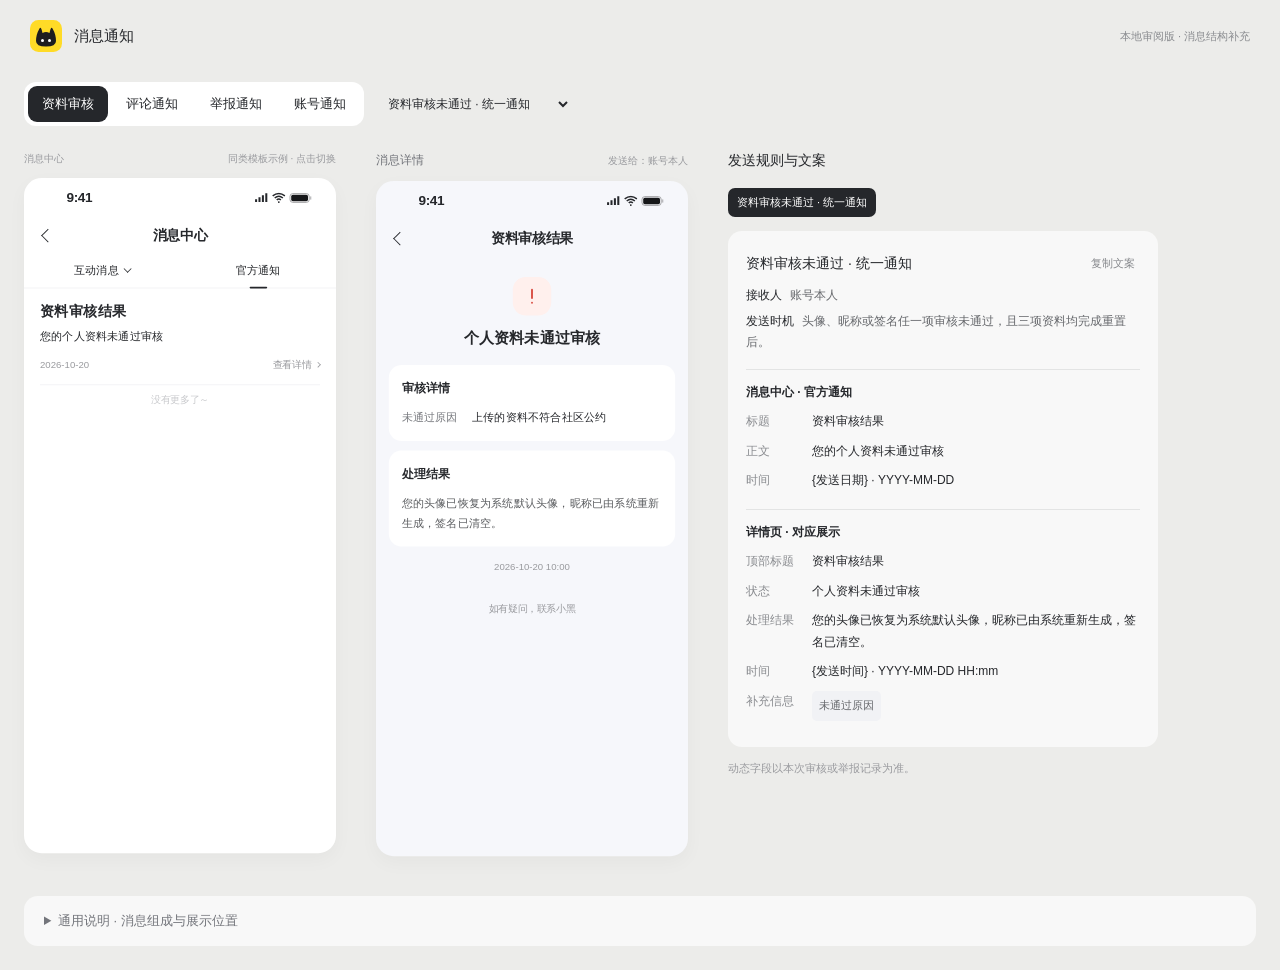
==== commit 25f3e244: "Set fixed community-guidelines reason for profile rejection" ====
--- a/notifications/index.html
+++ b/notifications/index.html
@@ -3,7 +3,7 @@
 
 .structure{background:#ffffffa8;border-radius:14px;padding:16px 20px;margin-bottom:22px}.structure-head{display:flex;align-items:baseline;gap:16px;margin-bottom:10px}.structure h2{font-size:14px;margin:0;font-weight:600}.structure-head span,.structure-note{font-size:11px;color:#85878b}.structure table{width:100%;border-collapse:collapse;text-align:left;font-size:12px;line-height:1.65}.structure th{font-weight:500;color:#85878b}.structure th,.structure td{padding:5px 12px 5px 0;border-bottom:1px solid #ebebec}.structure td:first-child{width:90px;font-weight:500}.structure-note{margin:10px 0 0}.templates{max-width:430px}.template-nav{display:flex;flex-wrap:wrap;gap:6px;margin-bottom:14px}.template-nav button{background:#ffffff91;border-radius:7px;padding:7px 9px;font-size:11px;text-align:left}.template-nav button[aria-pressed=true]{background:#25272b;color:white}.template-spec{background:#ffffffa8;padding:18px;border-radius:14px}.template-spec .copyhead h3{font-size:14px;line-height:1.6}.spec-meta{font-size:12px;line-height:1.7;margin:6px 0;color:#66686c}.spec-meta b{font-weight:500;color:#25272b;margin-right:8px}.spec-section{margin-top:17px;padding-top:14px;border-top:1px solid #e3e4e4}.spec-section h4{font-size:12px;font-weight:600;margin:0 0 10px}.spec-line{display:grid;grid-template-columns:58px 1fr;gap:8px;font-size:12px;line-height:1.8;margin-bottom:8px}.spec-line>span:first-child{color:#8a8c90}.spec-line>span:last-child{white-space:pre-line;overflow-wrap:anywhere}.spec-fields{display:flex;gap:6px;flex-wrap:wrap}.spec-fields span{font-size:11px;background:#f1f2f5;border-radius:5px;padding:5px 7px;color:#66686c}.templates .sample{line-height:1.7}.structure-scroll{overflow-x:auto}@media(max-width:900px){.templates{display:block;width:100%;max-width:none}.structure{padding:14px}.structure-head{display:block}.structure-head span{display:block;margin-top:6px}.structure table{min-width:480px}}@media print{.structure{break-inside:avoid}.template-nav{display:none}}
 .controls{position:sticky;top:0;z-index:20;background:#ececea;padding:10px 0;margin-bottom:16px}.common-guide{margin-top:28px;margin-bottom:0;padding:0;box-shadow:none}.common-guide summary{cursor:pointer;padding:16px 20px;font-size:13px;font-weight:500;color:#73757b}.common-guide summary:hover{color:#25272b}.guide-content{padding:0 20px 16px}.common-guide .structure-head{display:none}@media(max-width:560px){.controls{gap:4px;padding:8px 0}.common-guide summary{padding:14px;font-size:12px}.guide-content{padding:0 14px 14px}}
-</style></head><body><header><img class="logo" src="assets/app-icon.svg" alt="小黑记账"><span class="brand">消息通知</span><span class="local">本地审阅版 · 消息结构补充</span></header><main><div class="controls"><nav class="groups" id="groups"></nav><select id="scenario" aria-label="通知场景"></select></div><div class="workspace"><section class="screen"><div class="screen-label"><span id="list-label">消息中心</span><span>同类模板示例 · 点击切换</span></div><div class="device-wrap"><div class="phone" id="center"></div></div></section><section class="screen"><div class="screen-label">消息详情<span id="recipient-label"></span></div><div class="device-wrap"><div class="phone detailphone" id="detail"></div></div><div class="mode" id="modes"></div></section><aside class="templates" id="templates"></aside></div><details class="structure common-guide"><summary>通用说明 · 消息组成与展示位置</summary><div class="guide-content"><div class="structure-head"><h2 id="structure-title">消息组成与展示位置</h2><span>选择场景 → 查看发送规则 → 对照列表与详情</span></div><div class="structure-scroll"><table><thead><tr><th>组成</th><th>消息中心 · 列表</th><th>消息详情</th></tr></thead><tbody><tr><td>标题</td><td>通知标题</td><td>顶部显示对应通知标题</td></tr><tr><td>正文</td><td>结果摘要，超长省略</td><td>显示状态、原因和具体处置</td></tr><tr><td>时间</td><td>实际发送日期</td><td>实际发送日期与时间</td></tr><tr><td>补充信息</td><td>不展示</td><td>关联对象、举报理由或违规原因等</td></tr></tbody></table></div><p class="structure-note">花括号 { } 表示动态字段。左侧汇总同类模板，实际仅向对应接收人展示。</p></div></details></main><div class="toast" id="toast" role="status" hidden></div><div class="dialog-layer" id="overlay" hidden><section class="dialog" role="dialog" aria-modal="true" aria-labelledby="dialogtitle" id="dialog"></section></div><script type="application/json" id="data">{"templates": [{"id": "P01", "group": "资料审核", "name": "资料审核未通过 · 统一通知", "status": "个人资料未通过审核", "fields": [["未通过原因", "{违规原因}"], ["处理结果", "您的头像已恢复为系统默认头像，昵称已由系统重新生成，签名已清空。"]], "action": "去修改资料", "title": "资料审核结果", "text": "您的个人资料未通过审核", "body": "您的个人资料未通过审核", "recipient": "账号本人", "when": "头像、昵称或签名任一项审核未通过，且三项资料均完成重置后。"}, {"id": "C01", "group": "评论通知", "name": "评论发布者 · 评论审核未通过", "status": "评论未通过审核", "fields": [["关联评论", "评论“{评论原文摘要}”"], ["未通过原因", "{人工审核写的原因}"], ["处理结果", "本次评论未发布"]], "action": "查看相关笔记", "title": "评论处理结果", "text": "您的评论未通过审核，未对外展示。", "body": "您的评论未通过审核，未对外展示。", "recipient": "评论发布者", "when": "评论审核未通过，确认不予发布后。"}, {"id": "C02", "group": "评论通知", "name": "被举报人 · 评论下架／删除", "status": "评论已下架", "fields": [["关联评论", "评论“{评论原文摘要}”"], ["违规原因", "{人工审核写的原因}"], ["处理结果", "该评论已被下架处理"]], "action": "查看社区公约", "title": "内容违规提示", "text": "处理结果：您发布的内容已被下架处理", "body": "处理结果：您发布的内容已被下架处理", "recipient": "被举报人", "when": "人工确认举报成立，并完成评论下架或删除后。"}, {"id": "C03", "group": "评论通知", "name": "举报人 · 评论举报通过", "status": "举报通过", "fields": [["举报对象", "评论“{评论原文摘要}”"], ["举报理由", "{举报理由}"], ["处理结果", "该评论已被下架处理"]], "action": "我知道了", "title": "举报结果通知", "text": "处理结果：您的举报已通过，内容已被处理", "body": "处理结果：您的举报已通过，内容已被处理", "recipient": "举报人", "when": "人工确认举报成立，并完成评论下架或删除后。"}, {"id": "C04", "group": "评论通知", "name": "举报人 · 评论举报失败", "status": "举报失败", "fields": [["举报对象", "评论“{评论原文摘要}”"], ["举报理由", "{用户选择的举报理由}"], ["处理结果", "经核实，您举报的内容未违反相关规范，感谢您的反馈。"]], "action": "我知道了", "title": "举报结果通知", "text": "处理结果：经核实，您举报的内容未违反相关规范，感谢您的反馈。", "body": "处理结果：经核实，您举报的内容未违反相关规范，感谢您的反馈。", "recipient": "举报人", "when": "人工确认举报不成立后。"}, {"id": "N01", "group": "举报通知", "name": "举报人 · 内容举报通过", "status": "举报通过", "fields": [["举报对象", "内容“{内容标题}”"], ["举报理由", "{举报人选择的标签}\n{举报人写的理由}"], ["处理结果", "该内容已被下架处理"]], "action": "我知道了", "title": "举报结果通知", "text": "处理结果：您的举报已通过，内容已被处理", "body": "处理结果：您的举报已通过，内容已被处理", "recipient": "举报人", "when": "人工确认举报成立，并完成内容下架后。"}, {"id": "N02", "group": "举报通知", "name": "举报人 · 内容举报失败", "status": "举报失败", "fields": [["举报对象", "内容“{内容标题}”"], ["举报理由", "{举报人选择的标签}\n{举报人写的理由}"], ["处理结果", "经核实，您举报的内容未违反相关规范，感谢您的反馈。"]], "action": "我知道了", "title": "举报结果通知", "text": "处理结果：经核实，您举报的内容未违反相关规范，感谢您的反馈。", "body": "处理结果：经核实，您举报的内容未违反相关规范，感谢您的反馈。", "recipient": "举报人", "when": "人工确认举报不成立后。"}, {"id": "N03", "group": "举报通知", "name": "被举报人 · 内容下架", "status": "内容已下架", "fields": [["内容标题", "{内容标题}"], ["违规原因", "{人工审核选择的标签}\n{人工审核写的理由}"], ["处理结果", "该内容已被下架处理"]], "action": "查看社区公约", "title": "内容违规提示", "text": "处理结果：您发布的内容已被下架处理", "body": "处理结果：您发布的内容已被下架处理", "recipient": "被举报人", "when": "人工确认举报成立，并完成内容下架后。"}, {"id": "R01", "group": "账号通知", "name": "一级风险 · 违规提醒", "status": "后续内容需审核", "fields": [["违规原因", "{违规原因}"], ["处理结果", "已发送违规警告"]], "action": "查看社区公约", "title": "账号违规提醒", "text": "您的部分内容存在违规，后续发布内容需经审核。", "body": "您的部分内容存在违规，后续发布内容需经审核。", "recipient": "账号本人", "when": "违规警告生效后。"}, {"id": "R02", "group": "账号通知", "name": "二级风险 · 限时禁言", "status": "账号已禁言", "fields": [["违规原因", "{违规原因}"], ["限制时长", "15 天"], ["受限功能", "公开发布、评论、互动，以及修改头像、名称、签名"], ["内容状态", "已发布内容已隐藏"], ["解除条件", "连续 15 天无新增管理员确认违规，符合条件后可解除禁言；后续发布内容仍需人工审核"]], "action": "查看社区公约", "title": "账号违规提醒", "text": "您的账号因违规已被禁言15天，请查看处理详情。", "body": "您的账号因违规已被禁言15天，请查看处理详情。", "recipient": "账号本人", "when": "15 天禁言处置生效后。"}, {"id": "R03", "group": "账号通知", "name": "三级风险 · 永久禁言", "status": "账号已永久禁言", "fields": [["违规原因", "{违规原因}"], ["限制时长", "永久"], ["受限功能", "公开发布、评论、互动，以及修改头像、名称、签名"], ["内容状态", "已发布内容已隐藏"], ["解除方式", "不自动解除；需由管理员按规则处理"]], "action": "查看社区公约", "title": "账号违规提醒", "text": "您的账号因违规已被永久禁言，请查看处理详情。", "body": "您的账号因违规已被永久禁言，请查看处理详情。", "recipient": "账号本人", "when": "永久禁言处置生效后。"}, {"id": "R04", "group": "账号通知", "name": "四级风险 · 禁止登录", "status": "账号已限制登录", "fields": [["违规原因", "{违规原因}"], ["限制时长", "永久"], ["处理结果", "禁止登录，已发布内容已隐藏"], ["解除方式", "不自动解除；需由超级管理员按规则处理"]], "action": "查看社区公约", "title": "账号违规提醒", "text": "您的账号因违规已被永久限制登录，请查看处理详情。", "body": "您的账号因违规已被永久限制登录，请查看处理详情。", "recipient": "账号本人", "when": "禁止登录处置生效后；身份验证后展示处理结果。"}], "figma_reference": {"section": "v2.0.0-打卡组 / 消息", "official": "14603:81072", "interaction": "14597:78391", "size": [390, 844], "official_title": {"size": 18, "weight": 600, "line_height": 26, "color": "#25272B"}, "body": {"size": 14, "weight": 400, "width": 350}, "read_only": true}}</script><script>
+</style></head><body><header><img class="logo" src="assets/app-icon.svg" alt="小黑记账"><span class="brand">消息通知</span><span class="local">本地审阅版 · 消息结构补充</span></header><main><div class="controls"><nav class="groups" id="groups"></nav><select id="scenario" aria-label="通知场景"></select></div><div class="workspace"><section class="screen"><div class="screen-label"><span id="list-label">消息中心</span><span>同类模板示例 · 点击切换</span></div><div class="device-wrap"><div class="phone" id="center"></div></div></section><section class="screen"><div class="screen-label">消息详情<span id="recipient-label"></span></div><div class="device-wrap"><div class="phone detailphone" id="detail"></div></div><div class="mode" id="modes"></div></section><aside class="templates" id="templates"></aside></div><details class="structure common-guide"><summary>通用说明 · 消息组成与展示位置</summary><div class="guide-content"><div class="structure-head"><h2 id="structure-title">消息组成与展示位置</h2><span>选择场景 → 查看发送规则 → 对照列表与详情</span></div><div class="structure-scroll"><table><thead><tr><th>组成</th><th>消息中心 · 列表</th><th>消息详情</th></tr></thead><tbody><tr><td>标题</td><td>通知标题</td><td>顶部显示对应通知标题</td></tr><tr><td>正文</td><td>结果摘要，超长省略</td><td>显示状态、原因和具体处置</td></tr><tr><td>时间</td><td>实际发送日期</td><td>实际发送日期与时间</td></tr><tr><td>补充信息</td><td>不展示</td><td>关联对象、举报理由或违规原因等</td></tr></tbody></table></div><p class="structure-note">花括号 { } 表示动态字段。左侧汇总同类模板，实际仅向对应接收人展示。</p></div></details></main><div class="toast" id="toast" role="status" hidden></div><div class="dialog-layer" id="overlay" hidden><section class="dialog" role="dialog" aria-modal="true" aria-labelledby="dialogtitle" id="dialog"></section></div><script type="application/json" id="data">{"templates": [{"id": "P01", "group": "资料审核", "name": "资料审核未通过 · 统一通知", "status": "个人资料未通过审核", "fields": [["未通过原因", "上传的资料不符合社区公约"], ["处理结果", "您的头像已恢复为系统默认头像，昵称已由系统重新生成，签名已清空。"]], "action": "去修改资料", "title": "资料审核结果", "text": "您的个人资料未通过审核", "body": "您的个人资料未通过审核", "recipient": "账号本人", "when": "头像、昵称或签名任一项审核未通过，且三项资料均完成重置后。"}, {"id": "C01", "group": "评论通知", "name": "评论发布者 · 评论审核未通过", "status": "评论未通过审核", "fields": [["关联评论", "评论“{评论原文摘要}”"], ["未通过原因", "{人工审核写的原因}"], ["处理结果", "本次评论未发布"]], "action": "查看相关笔记", "title": "评论处理结果", "text": "您的评论未通过审核，未对外展示。", "body": "您的评论未通过审核，未对外展示。", "recipient": "评论发布者", "when": "评论审核未通过，确认不予发布后。"}, {"id": "C02", "group": "评论通知", "name": "被举报人 · 评论下架／删除", "status": "评论已下架", "fields": [["关联评论", "评论“{评论原文摘要}”"], ["违规原因", "{人工审核写的原因}"], ["处理结果", "该评论已被下架处理"]], "action": "查看社区公约", "title": "内容违规提示", "text": "处理结果：您发布的内容已被下架处理", "body": "处理结果：您发布的内容已被下架处理", "recipient": "被举报人", "when": "人工确认举报成立，并完成评论下架或删除后。"}, {"id": "C03", "group": "评论通知", "name": "举报人 · 评论举报通过", "status": "举报通过", "fields": [["举报对象", "评论“{评论原文摘要}”"], ["举报理由", "{举报理由}"], ["处理结果", "该评论已被下架处理"]], "action": "我知道了", "title": "举报结果通知", "text": "处理结果：您的举报已通过，内容已被处理", "body": "处理结果：您的举报已通过，内容已被处理", "recipient": "举报人", "when": "人工确认举报成立，并完成评论下架或删除后。"}, {"id": "C04", "group": "评论通知", "name": "举报人 · 评论举报失败", "status": "举报失败", "fields": [["举报对象", "评论“{评论原文摘要}”"], ["举报理由", "{用户选择的举报理由}"], ["处理结果", "经核实，您举报的内容未违反相关规范，感谢您的反馈。"]], "action": "我知道了", "title": "举报结果通知", "text": "处理结果：经核实，您举报的内容未违反相关规范，感谢您的反馈。", "body": "处理结果：经核实，您举报的内容未违反相关规范，感谢您的反馈。", "recipient": "举报人", "when": "人工确认举报不成立后。"}, {"id": "N01", "group": "举报通知", "name": "举报人 · 内容举报通过", "status": "举报通过", "fields": [["举报对象", "内容“{内容标题}”"], ["举报理由", "{举报人选择的标签}\n{举报人写的理由}"], ["处理结果", "该内容已被下架处理"]], "action": "我知道了", "title": "举报结果通知", "text": "处理结果：您的举报已通过，内容已被处理", "body": "处理结果：您的举报已通过，内容已被处理", "recipient": "举报人", "when": "人工确认举报成立，并完成内容下架后。"}, {"id": "N02", "group": "举报通知", "name": "举报人 · 内容举报失败", "status": "举报失败", "fields": [["举报对象", "内容“{内容标题}”"], ["举报理由", "{举报人选择的标签}\n{举报人写的理由}"], ["处理结果", "经核实，您举报的内容未违反相关规范，感谢您的反馈。"]], "action": "我知道了", "title": "举报结果通知", "text": "处理结果：经核实，您举报的内容未违反相关规范，感谢您的反馈。", "body": "处理结果：经核实，您举报的内容未违反相关规范，感谢您的反馈。", "recipient": "举报人", "when": "人工确认举报不成立后。"}, {"id": "N03", "group": "举报通知", "name": "被举报人 · 内容下架", "status": "内容已下架", "fields": [["内容标题", "{内容标题}"], ["违规原因", "{人工审核选择的标签}\n{人工审核写的理由}"], ["处理结果", "该内容已被下架处理"]], "action": "查看社区公约", "title": "内容违规提示", "text": "处理结果：您发布的内容已被下架处理", "body": "处理结果：您发布的内容已被下架处理", "recipient": "被举报人", "when": "人工确认举报成立，并完成内容下架后。"}, {"id": "R01", "group": "账号通知", "name": "一级风险 · 违规提醒", "status": "后续内容需审核", "fields": [["违规原因", "{违规原因}"], ["处理结果", "已发送违规警告"]], "action": "查看社区公约", "title": "账号违规提醒", "text": "您的部分内容存在违规，后续发布内容需经审核。", "body": "您的部分内容存在违规，后续发布内容需经审核。", "recipient": "账号本人", "when": "违规警告生效后。"}, {"id": "R02", "group": "账号通知", "name": "二级风险 · 限时禁言", "status": "账号已禁言", "fields": [["违规原因", "{违规原因}"], ["限制时长", "15 天"], ["受限功能", "公开发布、评论、互动，以及修改头像、名称、签名"], ["内容状态", "已发布内容已隐藏"], ["解除条件", "连续 15 天无新增管理员确认违规，符合条件后可解除禁言；后续发布内容仍需人工审核"]], "action": "查看社区公约", "title": "账号违规提醒", "text": "您的账号因违规已被禁言15天，请查看处理详情。", "body": "您的账号因违规已被禁言15天，请查看处理详情。", "recipient": "账号本人", "when": "15 天禁言处置生效后。"}, {"id": "R03", "group": "账号通知", "name": "三级风险 · 永久禁言", "status": "账号已永久禁言", "fields": [["违规原因", "{违规原因}"], ["限制时长", "永久"], ["受限功能", "公开发布、评论、互动，以及修改头像、名称、签名"], ["内容状态", "已发布内容已隐藏"], ["解除方式", "不自动解除；需由管理员按规则处理"]], "action": "查看社区公约", "title": "账号违规提醒", "text": "您的账号因违规已被永久禁言，请查看处理详情。", "body": "您的账号因违规已被永久禁言，请查看处理详情。", "recipient": "账号本人", "when": "永久禁言处置生效后。"}, {"id": "R04", "group": "账号通知", "name": "四级风险 · 禁止登录", "status": "账号已限制登录", "fields": [["违规原因", "{违规原因}"], ["限制时长", "永久"], ["处理结果", "禁止登录，已发布内容已隐藏"], ["解除方式", "不自动解除；需由超级管理员按规则处理"]], "action": "查看社区公约", "title": "账号违规提醒", "text": "您的账号因违规已被永久限制登录，请查看处理详情。", "body": "您的账号因违规已被永久限制登录，请查看处理详情。", "recipient": "账号本人", "when": "禁止登录处置生效后；身份验证后展示处理结果。"}], "figma_reference": {"section": "v2.0.0-打卡组 / 消息", "official": "14603:81072", "interaction": "14597:78391", "size": [390, 844], "official_title": {"size": 18, "weight": 600, "line_height": 26, "color": "#25272B"}, "body": {"size": 14, "weight": 400, "width": 350}, "read_only": true}}</script><script>
 const data=JSON.parse(document.getElementById('data').textContent),items=data.templates,$=id=>document.getElementById(id),esc=x=>String(x).replace(/[&<>"']/g,c=>({'&':'&amp;','<':'&lt;','>':'&gt;','"':'&quot;',"'":'&#39;'}[c]));let current='P01',group='资料审核',active='official',filter='全部消息',menu=false,deleted=false;
 const status='<div class="status"><span>9:41</span><span class="sys"><svg viewBox="0 0 20 16" aria-hidden="true"><path d="M1 14V10h3v4zm5 0V7h3v7zm5 0V4h3v10zm5 0V1h3v13z" fill="currentColor"/></svg><svg viewBox="0 0 20 16" aria-hidden="true"><path d="M1 5Q10-2 19 5M4 8Q10 3 16 8M7 11Q10 8 13 11" fill="none" stroke="currentColor" stroke-width="2.2"/><circle cx="10" cy="14" r="1.4" fill="currentColor"/></svg><i class="battery"></i></span></div>';
 function nav(title,id){return '<div class="navbar"><button class="back" id="'+id+'" aria-label="返回"><i class="chevron"></i></button><span>'+title+'</span><span></span></div>'}
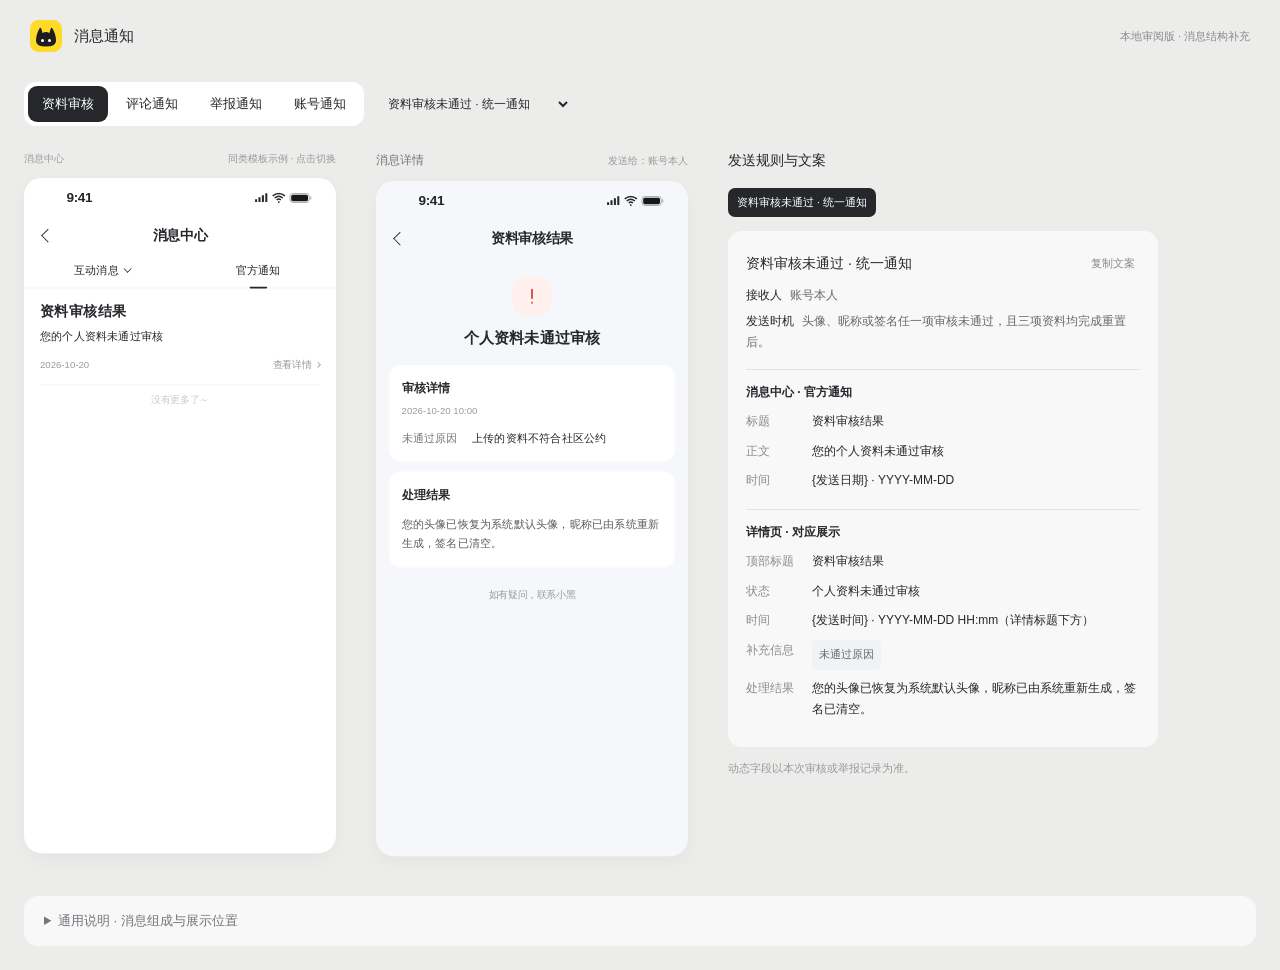
==== commit e6bbf15b: "Move notification timestamps below detail headings and align template guide" ====
--- a/notifications/index.html
+++ b/notifications/index.html
@@ -1,9 +1,9 @@
 <!doctype html><html lang="zh-CN"><head><meta charset="utf-8"><meta name="viewport" content="width=device-width,initial-scale=1"><title>小黑记账 · 消息通知</title><link rel="icon" href="assets/app-icon.svg"><style>
-:root{--ink:#25272b;--sub:#999a9e;--line:#f1f1f3;--page:#f6f7fb;--yellow:#ffdb27;--s:.78}*{box-sizing:border-box}body{margin:0;background:#ececea;color:var(--ink);font-family:"PingFang SC","Microsoft YaHei",sans-serif;-webkit-font-smoothing:antialiased}button,select{font:inherit;color:inherit}button{cursor:pointer;border:0;background:none}button:hover{opacity:.76}button:active{transform:translateY(1px)}button:focus-visible,select:focus-visible{outline:2px solid #9a7b17;outline-offset:3px}header{display:flex;align-items:center;gap:12px;padding:20px 30px}.logo{width:32px;height:32px}.brand{font-size:15px;font-weight:500}.local{margin-left:auto;color:#898b8f;font-size:11px}main{max-width:1320px;margin:0 auto;padding:0 24px 24px}.controls{display:flex;gap:10px;align-items:center;margin-bottom:24px}.groups{display:flex;gap:4px;background:white;border-radius:12px;padding:4px}.groups button{padding:9px 14px;border-radius:9px;font-size:13px;white-space:nowrap}.groups button[aria-pressed=true]{background:var(--ink);color:white}select{background:transparent;border:0;padding:10px 24px 10px 10px;font-size:12px;max-width:100%;min-height:40px}.workspace{display:grid;grid-template-columns:auto auto minmax(230px,1fr);gap:40px;justify-content:center;align-items:start}.screen-label{font-size:12px;color:#73757b;margin:0 0 12px;display:flex;align-items:center;justify-content:space-between}.screen-label span{font-size:10px;color:var(--sub)}.device-wrap{width:calc(390px * var(--s));height:calc(844px * var(--s));position:relative}.phone{position:absolute;left:0;top:0;width:390px;height:844px;transform:scale(var(--s));transform-origin:top left;background:white;border-radius:22px;overflow:hidden;box-shadow:0 8px 24px #00000009}.status{height:50px;display:flex;align-items:center;justify-content:space-between;padding:0 33px 0 53px;font-size:17px;font-weight:600;letter-spacing:-.4px}.sys{display:flex;gap:5px;align-items:center}.sys svg{width:17px;height:14px}.battery{display:block;width:25px;height:12px;border:1px solid #929295;border-radius:4px;padding:1px;position:relative}.battery:before{content:'';display:block;background:#161719;border-radius:2px;width:100%;height:100%}.battery:after{content:'';position:absolute;right:-3px;top:3px;height:4px;width:1.5px;background:#929295}.navbar{height:44px;display:grid;grid-template-columns:44px 1fr 44px;align-items:center;text-align:center;padding:0 8px;font-size:17px;font-weight:600}.back{height:44px;display:grid;place-items:center}.chevron{display:block;width:12px;height:12px;transform:rotate(45deg);border-left:1.5px solid currentColor;border-bottom:1.5px solid currentColor}.tabs{height:44px;display:flex;border-bottom:1px solid var(--line);position:relative}.tabs>button{height:44px;flex:1;font-size:14px;position:relative}.tabs>button.active{font-weight:500}.tabs>button.active:after{content:'';position:absolute;bottom:0;left:calc(50% - 11px);width:22px;height:2px;border-radius:2px;background:#25272b}.down{display:inline-block;width:7px;height:7px;border:1px solid var(--ink);border-left:0;border-top:0;transform:rotate(45deg);margin:0 0 3px 7px}.filtermenu{position:absolute;top:44px;left:19px;width:140px;background:white;box-shadow:0 2px 6px #0003;border-radius:12px;z-index:8;padding:6px 0}.filtermenu button{height:47px;width:100%;text-align:left;padding:0 16px;color:#5a5c5f;font-size:14px;display:flex;justify-content:space-between;align-items:center}.filtermenu button.active{font-weight:500;color:var(--ink)}.list{height:672px;overflow:auto;padding:0 20px 30px;scrollbar-width:none}.notice{width:100%;text-align:left;padding:16px 0;border-bottom:1px solid var(--line);background:white;display:block}.notice h3{font-size:18px;font-weight:600;line-height:26px;white-space:nowrap;overflow:hidden;text-overflow:ellipsis;margin:0 0 8px}.notice p{font-size:14px;line-height:20px;margin:0;overflow:hidden;white-space:nowrap;text-overflow:ellipsis}.notice-foot{display:flex;align-items:center;justify-content:space-between;margin-top:16px;font-size:12px;line-height:18px;color:var(--sub)}.notice-foot span:last-child{display:flex;align-items:center;gap:6px}.tinychev{width:5px;height:8px;display:inline-block;border-top:1px solid;border-right:1px solid;transform:rotate(45deg);width:5px;height:5px}.bottom{color:#c8c9cc;font-size:12px;text-align:center;padding:10px 0}.detailphone{background:var(--page)}.detailbody{height:716px;overflow:auto;scrollbar-width:none;padding:26px 16px 35px}.result{text-align:center;padding:0 10px 20px}.result h2{font-size:19px;font-weight:600;line-height:28px;margin:14px 0 0}.mark{width:48px;height:48px;border-radius:16px;margin:0 auto;background:#fff0ed;color:#d84b40;display:grid;place-items:center}.mark.success{background:#20ad7e;color:#fff}.mark svg{width:28px;height:28px;display:block}.detailcard{border-radius:16px;background:white;padding:18px 16px;margin:0 0 12px}.detailcard h3{font-size:15px;font-weight:600;line-height:22px;margin:0 0 14px}.fields{margin:0}.field{display:grid;grid-template-columns:78px 1fr;gap:10px;font-size:14px;line-height:23px;margin-bottom:12px}.field:last-child{margin:0}.field dt{color:#77797e}.field dd{margin:0;overflow-wrap:anywhere;white-space:pre-line}.resulttext{font-size:14px;line-height:24px;color:#5a5c5f;margin:0}.time{font-size:12px;color:var(--sub);text-align:center;padding:6px 0 18px}.primary{height:44px;border-radius:25px;background:var(--yellow);font-size:15px;width:100%;display:flex;justify-content:center;align-items:center;margin-top:20px}.feedback{min-height:44px;display:block;margin:6px auto 0;color:#999a9e;font-size:12px}.templates{padding-top:0;max-width:400px}.templates h2{font-size:14px;font-weight:500;margin:0 0 18px}.copyrow{border-bottom:1px solid #dcdedb;padding:0 0 16px;margin:0 0 18px}.copyhead{display:flex;align-items:center;gap:12px;margin-bottom:8px}.copyhead h3{font-size:13px;font-weight:500;margin:0}.copyhead button{font-size:11px;color:#87898d;margin-left:auto;min-height:28px;padding:0 5px}.copyrow p{font-size:13px;line-height:1.8;color:#606268;margin:0;white-space:pre-line}.copyrow.selected .copyhead h3:before{content:'';display:inline-block;background:var(--yellow);width:5px;height:5px;border-radius:50%;vertical-align:middle;margin:0 7px 2px 0}.interaction{padding:16px 0;border-bottom:1px solid var(--line);display:flex;gap:12px}.avatar{width:40px;height:40px;border-radius:50%;background:#f0f0f2;display:grid;place-items:center;color:#8c8d92;font-size:14px;flex:none}.interaction h3{font-size:14px;font-weight:500;margin:0 0 4px}.interaction small{font-size:12px;color:var(--sub)}.interaction p{font-size:14px;line-height:20px;margin:10px 0 8px}.quote{font-size:14px;color:#b0b1b5;white-space:nowrap;overflow:hidden;text-overflow:ellipsis;max-width:288px}.quote:before{content:'';display:inline-block;width:3px;height:15px;background:#e5e5e9;border-radius:3px;margin-right:6px;vertical-align:middle}.empty{padding:145px 0;color:#b8b9bc;font-size:14px;text-align:center}.login{padding:130px 25px;text-align:center}.login h2{font-size:20px;font-weight:500;margin:0 0 14px}.login p{font-size:14px;line-height:22px;color:#77797e}.dialog-layer{position:fixed;inset:0;background:#0005;z-index:30;display:grid;place-items:center;padding:24px}.dialog{width:340px;max-width:100%;border-radius:18px;background:white;padding:24px}.dialog h2{font-size:18px;font-weight:500;margin:0 0 12px}.dialog p{font-size:14px;color:#6e7075;line-height:1.7}.dialog input{width:100%;padding:12px;border:1px solid #eee;border-radius:10px;font-size:14px}.toast{position:fixed;bottom:25px;left:50%;transform:translateX(-50%);border-radius:25px;background:#292a2d;color:white;padding:11px 20px;font-size:13px;z-index:50}.sample{font-size:11px;color:#9a9b9f;margin-top:12px}.mode{display:flex;gap:10px;font-size:11px;color:#8c8e93;margin-top:12px;align-items:center}.mode select{padding:3px 8px;font-size:11px;min-height:30px;background:#ffffff8c;border-radius:6px}.restricted{font-size:13px;line-height:23px;color:#6b6d72}[hidden]{display:none!important}@media(max-width:1100px){.workspace{gap:24px}.templates{max-width:none}}@media(max-width:1180px){.workspace{grid-template-columns:repeat(2,auto);justify-content:center;gap:24px}.templates{grid-column:1/-1;display:grid;grid-template-columns:1fr 1fr;gap:0 25px;margin-top:4px}.templates h2,.templates>.sample{grid-column:1/-1}.controls{flex-wrap:wrap;margin-bottom:18px}.screen-label{max-width:calc(390px * var(--s))}}@media(max-width:560px){header{padding:16px}.local{font-size:10px}main{padding:0 16px 22px}.groups{width:100%;justify-content:space-between;gap:0}.groups button{padding:9px 10px;font-size:12px}.controls>select{padding-left:0}.workspace{display:flex;flex-direction:column;align-items:center;gap:25px}.templates{width:100%;display:block;max-width:390px}.screen-label{width:100%}.screen{max-width:100%}.mode{justify-content:center}.templates h2{font-size:15px}}@media print{body{background:white}.controls,header,.mode,.copyhead button{display:none}.workspace{display:grid;grid-template-columns:1fr 1fr}.templates{grid-column:1/-1;display:block}.phone{box-shadow:none}.copyrow{break-inside:avoid}}
+:root{--ink:#25272b;--sub:#999a9e;--line:#f1f1f3;--page:#f6f7fb;--yellow:#ffdb27;--s:.78}*{box-sizing:border-box}body{margin:0;background:#ececea;color:var(--ink);font-family:"PingFang SC","Microsoft YaHei",sans-serif;-webkit-font-smoothing:antialiased}button,select{font:inherit;color:inherit}button{cursor:pointer;border:0;background:none}button:hover{opacity:.76}button:active{transform:translateY(1px)}button:focus-visible,select:focus-visible{outline:2px solid #9a7b17;outline-offset:3px}header{display:flex;align-items:center;gap:12px;padding:20px 30px}.logo{width:32px;height:32px}.brand{font-size:15px;font-weight:500}.local{margin-left:auto;color:#898b8f;font-size:11px}main{max-width:1320px;margin:0 auto;padding:0 24px 24px}.controls{display:flex;gap:10px;align-items:center;margin-bottom:24px}.groups{display:flex;gap:4px;background:white;border-radius:12px;padding:4px}.groups button{padding:9px 14px;border-radius:9px;font-size:13px;white-space:nowrap}.groups button[aria-pressed=true]{background:var(--ink);color:white}select{background:transparent;border:0;padding:10px 24px 10px 10px;font-size:12px;max-width:100%;min-height:40px}.workspace{display:grid;grid-template-columns:auto auto minmax(230px,1fr);gap:40px;justify-content:center;align-items:start}.screen-label{font-size:12px;color:#73757b;margin:0 0 12px;display:flex;align-items:center;justify-content:space-between}.screen-label span{font-size:10px;color:var(--sub)}.device-wrap{width:calc(390px * var(--s));height:calc(844px * var(--s));position:relative}.phone{position:absolute;left:0;top:0;width:390px;height:844px;transform:scale(var(--s));transform-origin:top left;background:white;border-radius:22px;overflow:hidden;box-shadow:0 8px 24px #00000009}.status{height:50px;display:flex;align-items:center;justify-content:space-between;padding:0 33px 0 53px;font-size:17px;font-weight:600;letter-spacing:-.4px}.sys{display:flex;gap:5px;align-items:center}.sys svg{width:17px;height:14px}.battery{display:block;width:25px;height:12px;border:1px solid #929295;border-radius:4px;padding:1px;position:relative}.battery:before{content:'';display:block;background:#161719;border-radius:2px;width:100%;height:100%}.battery:after{content:'';position:absolute;right:-3px;top:3px;height:4px;width:1.5px;background:#929295}.navbar{height:44px;display:grid;grid-template-columns:44px 1fr 44px;align-items:center;text-align:center;padding:0 8px;font-size:17px;font-weight:600}.back{height:44px;display:grid;place-items:center}.chevron{display:block;width:12px;height:12px;transform:rotate(45deg);border-left:1.5px solid currentColor;border-bottom:1.5px solid currentColor}.tabs{height:44px;display:flex;border-bottom:1px solid var(--line);position:relative}.tabs>button{height:44px;flex:1;font-size:14px;position:relative}.tabs>button.active{font-weight:500}.tabs>button.active:after{content:'';position:absolute;bottom:0;left:calc(50% - 11px);width:22px;height:2px;border-radius:2px;background:#25272b}.down{display:inline-block;width:7px;height:7px;border:1px solid var(--ink);border-left:0;border-top:0;transform:rotate(45deg);margin:0 0 3px 7px}.filtermenu{position:absolute;top:44px;left:19px;width:140px;background:white;box-shadow:0 2px 6px #0003;border-radius:12px;z-index:8;padding:6px 0}.filtermenu button{height:47px;width:100%;text-align:left;padding:0 16px;color:#5a5c5f;font-size:14px;display:flex;justify-content:space-between;align-items:center}.filtermenu button.active{font-weight:500;color:var(--ink)}.list{height:672px;overflow:auto;padding:0 20px 30px;scrollbar-width:none}.notice{width:100%;text-align:left;padding:16px 0;border-bottom:1px solid var(--line);background:white;display:block}.notice h3{font-size:18px;font-weight:600;line-height:26px;white-space:nowrap;overflow:hidden;text-overflow:ellipsis;margin:0 0 8px}.notice p{font-size:14px;line-height:20px;margin:0;overflow:hidden;white-space:nowrap;text-overflow:ellipsis}.notice-foot{display:flex;align-items:center;justify-content:space-between;margin-top:16px;font-size:12px;line-height:18px;color:var(--sub)}.notice-foot span:last-child{display:flex;align-items:center;gap:6px}.tinychev{width:5px;height:8px;display:inline-block;border-top:1px solid;border-right:1px solid;transform:rotate(45deg);width:5px;height:5px}.bottom{color:#c8c9cc;font-size:12px;text-align:center;padding:10px 0}.detailphone{background:var(--page)}.detailbody{height:716px;overflow:auto;scrollbar-width:none;padding:26px 16px 35px}.result{text-align:center;padding:0 10px 20px}.result h2{font-size:19px;font-weight:600;line-height:28px;margin:14px 0 0}.mark{width:48px;height:48px;border-radius:16px;margin:0 auto;background:#fff0ed;color:#d84b40;display:grid;place-items:center}.mark.success{background:#20ad7e;color:#fff}.mark svg{width:28px;height:28px;display:block}.detailcard{border-radius:16px;background:white;padding:18px 16px;margin:0 0 12px}.detailcard h3{font-size:15px;font-weight:600;line-height:22px;margin:0 0 14px}.fields{margin:0}.field{display:grid;grid-template-columns:78px 1fr;gap:10px;font-size:14px;line-height:23px;margin-bottom:12px}.field:last-child{margin:0}.field dt{color:#77797e}.field dd{margin:0;overflow-wrap:anywhere;white-space:pre-line}.resulttext{font-size:14px;line-height:24px;color:#5a5c5f;margin:0}.time{font-size:12px;color:var(--sub);text-align:left;margin:-6px 0 14px;line-height:18px}.primary{height:44px;border-radius:25px;background:var(--yellow);font-size:15px;width:100%;display:flex;justify-content:center;align-items:center;margin-top:20px}.feedback{min-height:44px;display:block;margin:6px auto 0;color:#999a9e;font-size:12px}.templates{padding-top:0;max-width:400px}.templates h2{font-size:14px;font-weight:500;margin:0 0 18px}.copyrow{border-bottom:1px solid #dcdedb;padding:0 0 16px;margin:0 0 18px}.copyhead{display:flex;align-items:center;gap:12px;margin-bottom:8px}.copyhead h3{font-size:13px;font-weight:500;margin:0}.copyhead button{font-size:11px;color:#87898d;margin-left:auto;min-height:28px;padding:0 5px}.copyrow p{font-size:13px;line-height:1.8;color:#606268;margin:0;white-space:pre-line}.copyrow.selected .copyhead h3:before{content:'';display:inline-block;background:var(--yellow);width:5px;height:5px;border-radius:50%;vertical-align:middle;margin:0 7px 2px 0}.interaction{padding:16px 0;border-bottom:1px solid var(--line);display:flex;gap:12px}.avatar{width:40px;height:40px;border-radius:50%;background:#f0f0f2;display:grid;place-items:center;color:#8c8d92;font-size:14px;flex:none}.interaction h3{font-size:14px;font-weight:500;margin:0 0 4px}.interaction small{font-size:12px;color:var(--sub)}.interaction p{font-size:14px;line-height:20px;margin:10px 0 8px}.quote{font-size:14px;color:#b0b1b5;white-space:nowrap;overflow:hidden;text-overflow:ellipsis;max-width:288px}.quote:before{content:'';display:inline-block;width:3px;height:15px;background:#e5e5e9;border-radius:3px;margin-right:6px;vertical-align:middle}.empty{padding:145px 0;color:#b8b9bc;font-size:14px;text-align:center}.login{padding:130px 25px;text-align:center}.login h2{font-size:20px;font-weight:500;margin:0 0 14px}.login p{font-size:14px;line-height:22px;color:#77797e}.dialog-layer{position:fixed;inset:0;background:#0005;z-index:30;display:grid;place-items:center;padding:24px}.dialog{width:340px;max-width:100%;border-radius:18px;background:white;padding:24px}.dialog h2{font-size:18px;font-weight:500;margin:0 0 12px}.dialog p{font-size:14px;color:#6e7075;line-height:1.7}.dialog input{width:100%;padding:12px;border:1px solid #eee;border-radius:10px;font-size:14px}.toast{position:fixed;bottom:25px;left:50%;transform:translateX(-50%);border-radius:25px;background:#292a2d;color:white;padding:11px 20px;font-size:13px;z-index:50}.sample{font-size:11px;color:#9a9b9f;margin-top:12px}.mode{display:flex;gap:10px;font-size:11px;color:#8c8e93;margin-top:12px;align-items:center}.mode select{padding:3px 8px;font-size:11px;min-height:30px;background:#ffffff8c;border-radius:6px}.restricted{font-size:13px;line-height:23px;color:#6b6d72}[hidden]{display:none!important}@media(max-width:1100px){.workspace{gap:24px}.templates{max-width:none}}@media(max-width:1180px){.workspace{grid-template-columns:repeat(2,auto);justify-content:center;gap:24px}.templates{grid-column:1/-1;display:grid;grid-template-columns:1fr 1fr;gap:0 25px;margin-top:4px}.templates h2,.templates>.sample{grid-column:1/-1}.controls{flex-wrap:wrap;margin-bottom:18px}.screen-label{max-width:calc(390px * var(--s))}}@media(max-width:560px){header{padding:16px}.local{font-size:10px}main{padding:0 16px 22px}.groups{width:100%;justify-content:space-between;gap:0}.groups button{padding:9px 10px;font-size:12px}.controls>select{padding-left:0}.workspace{display:flex;flex-direction:column;align-items:center;gap:25px}.templates{width:100%;display:block;max-width:390px}.screen-label{width:100%}.screen{max-width:100%}.mode{justify-content:center}.templates h2{font-size:15px}}@media print{body{background:white}.controls,header,.mode,.copyhead button{display:none}.workspace{display:grid;grid-template-columns:1fr 1fr}.templates{grid-column:1/-1;display:block}.phone{box-shadow:none}.copyrow{break-inside:avoid}}
 
 .structure{background:#ffffffa8;border-radius:14px;padding:16px 20px;margin-bottom:22px}.structure-head{display:flex;align-items:baseline;gap:16px;margin-bottom:10px}.structure h2{font-size:14px;margin:0;font-weight:600}.structure-head span,.structure-note{font-size:11px;color:#85878b}.structure table{width:100%;border-collapse:collapse;text-align:left;font-size:12px;line-height:1.65}.structure th{font-weight:500;color:#85878b}.structure th,.structure td{padding:5px 12px 5px 0;border-bottom:1px solid #ebebec}.structure td:first-child{width:90px;font-weight:500}.structure-note{margin:10px 0 0}.templates{max-width:430px}.template-nav{display:flex;flex-wrap:wrap;gap:6px;margin-bottom:14px}.template-nav button{background:#ffffff91;border-radius:7px;padding:7px 9px;font-size:11px;text-align:left}.template-nav button[aria-pressed=true]{background:#25272b;color:white}.template-spec{background:#ffffffa8;padding:18px;border-radius:14px}.template-spec .copyhead h3{font-size:14px;line-height:1.6}.spec-meta{font-size:12px;line-height:1.7;margin:6px 0;color:#66686c}.spec-meta b{font-weight:500;color:#25272b;margin-right:8px}.spec-section{margin-top:17px;padding-top:14px;border-top:1px solid #e3e4e4}.spec-section h4{font-size:12px;font-weight:600;margin:0 0 10px}.spec-line{display:grid;grid-template-columns:58px 1fr;gap:8px;font-size:12px;line-height:1.8;margin-bottom:8px}.spec-line>span:first-child{color:#8a8c90}.spec-line>span:last-child{white-space:pre-line;overflow-wrap:anywhere}.spec-fields{display:flex;gap:6px;flex-wrap:wrap}.spec-fields span{font-size:11px;background:#f1f2f5;border-radius:5px;padding:5px 7px;color:#66686c}.templates .sample{line-height:1.7}.structure-scroll{overflow-x:auto}@media(max-width:900px){.templates{display:block;width:100%;max-width:none}.structure{padding:14px}.structure-head{display:block}.structure-head span{display:block;margin-top:6px}.structure table{min-width:480px}}@media print{.structure{break-inside:avoid}.template-nav{display:none}}
 .controls{position:sticky;top:0;z-index:20;background:#ececea;padding:10px 0;margin-bottom:16px}.common-guide{margin-top:28px;margin-bottom:0;padding:0;box-shadow:none}.common-guide summary{cursor:pointer;padding:16px 20px;font-size:13px;font-weight:500;color:#73757b}.common-guide summary:hover{color:#25272b}.guide-content{padding:0 20px 16px}.common-guide .structure-head{display:none}@media(max-width:560px){.controls{gap:4px;padding:8px 0}.common-guide summary{padding:14px;font-size:12px}.guide-content{padding:0 14px 14px}}
-</style></head><body><header><img class="logo" src="assets/app-icon.svg" alt="小黑记账"><span class="brand">消息通知</span><span class="local">本地审阅版 · 消息结构补充</span></header><main><div class="controls"><nav class="groups" id="groups"></nav><select id="scenario" aria-label="通知场景"></select></div><div class="workspace"><section class="screen"><div class="screen-label"><span id="list-label">消息中心</span><span>同类模板示例 · 点击切换</span></div><div class="device-wrap"><div class="phone" id="center"></div></div></section><section class="screen"><div class="screen-label">消息详情<span id="recipient-label"></span></div><div class="device-wrap"><div class="phone detailphone" id="detail"></div></div><div class="mode" id="modes"></div></section><aside class="templates" id="templates"></aside></div><details class="structure common-guide"><summary>通用说明 · 消息组成与展示位置</summary><div class="guide-content"><div class="structure-head"><h2 id="structure-title">消息组成与展示位置</h2><span>选择场景 → 查看发送规则 → 对照列表与详情</span></div><div class="structure-scroll"><table><thead><tr><th>组成</th><th>消息中心 · 列表</th><th>消息详情</th></tr></thead><tbody><tr><td>标题</td><td>通知标题</td><td>顶部显示对应通知标题</td></tr><tr><td>正文</td><td>结果摘要，超长省略</td><td>显示状态、原因和具体处置</td></tr><tr><td>时间</td><td>实际发送日期</td><td>实际发送日期与时间</td></tr><tr><td>补充信息</td><td>不展示</td><td>关联对象、举报理由或违规原因等</td></tr></tbody></table></div><p class="structure-note">花括号 { } 表示动态字段。左侧汇总同类模板，实际仅向对应接收人展示。</p></div></details></main><div class="toast" id="toast" role="status" hidden></div><div class="dialog-layer" id="overlay" hidden><section class="dialog" role="dialog" aria-modal="true" aria-labelledby="dialogtitle" id="dialog"></section></div><script type="application/json" id="data">{"templates": [{"id": "P01", "group": "资料审核", "name": "资料审核未通过 · 统一通知", "status": "个人资料未通过审核", "fields": [["未通过原因", "上传的资料不符合社区公约"], ["处理结果", "您的头像已恢复为系统默认头像，昵称已由系统重新生成，签名已清空。"]], "action": "去修改资料", "title": "资料审核结果", "text": "您的个人资料未通过审核", "body": "您的个人资料未通过审核", "recipient": "账号本人", "when": "头像、昵称或签名任一项审核未通过，且三项资料均完成重置后。"}, {"id": "C01", "group": "评论通知", "name": "评论发布者 · 评论审核未通过", "status": "评论未通过审核", "fields": [["关联评论", "评论“{评论原文摘要}”"], ["未通过原因", "{人工审核写的原因}"], ["处理结果", "本次评论未发布"]], "action": "查看相关笔记", "title": "评论处理结果", "text": "您的评论未通过审核，未对外展示。", "body": "您的评论未通过审核，未对外展示。", "recipient": "评论发布者", "when": "评论审核未通过，确认不予发布后。"}, {"id": "C02", "group": "评论通知", "name": "被举报人 · 评论下架／删除", "status": "评论已下架", "fields": [["关联评论", "评论“{评论原文摘要}”"], ["违规原因", "{人工审核写的原因}"], ["处理结果", "该评论已被下架处理"]], "action": "查看社区公约", "title": "内容违规提示", "text": "处理结果：您发布的内容已被下架处理", "body": "处理结果：您发布的内容已被下架处理", "recipient": "被举报人", "when": "人工确认举报成立，并完成评论下架或删除后。"}, {"id": "C03", "group": "评论通知", "name": "举报人 · 评论举报通过", "status": "举报通过", "fields": [["举报对象", "评论“{评论原文摘要}”"], ["举报理由", "{举报理由}"], ["处理结果", "该评论已被下架处理"]], "action": "我知道了", "title": "举报结果通知", "text": "处理结果：您的举报已通过，内容已被处理", "body": "处理结果：您的举报已通过，内容已被处理", "recipient": "举报人", "when": "人工确认举报成立，并完成评论下架或删除后。"}, {"id": "C04", "group": "评论通知", "name": "举报人 · 评论举报失败", "status": "举报失败", "fields": [["举报对象", "评论“{评论原文摘要}”"], ["举报理由", "{用户选择的举报理由}"], ["处理结果", "经核实，您举报的内容未违反相关规范，感谢您的反馈。"]], "action": "我知道了", "title": "举报结果通知", "text": "处理结果：经核实，您举报的内容未违反相关规范，感谢您的反馈。", "body": "处理结果：经核实，您举报的内容未违反相关规范，感谢您的反馈。", "recipient": "举报人", "when": "人工确认举报不成立后。"}, {"id": "N01", "group": "举报通知", "name": "举报人 · 内容举报通过", "status": "举报通过", "fields": [["举报对象", "内容“{内容标题}”"], ["举报理由", "{举报人选择的标签}\n{举报人写的理由}"], ["处理结果", "该内容已被下架处理"]], "action": "我知道了", "title": "举报结果通知", "text": "处理结果：您的举报已通过，内容已被处理", "body": "处理结果：您的举报已通过，内容已被处理", "recipient": "举报人", "when": "人工确认举报成立，并完成内容下架后。"}, {"id": "N02", "group": "举报通知", "name": "举报人 · 内容举报失败", "status": "举报失败", "fields": [["举报对象", "内容“{内容标题}”"], ["举报理由", "{举报人选择的标签}\n{举报人写的理由}"], ["处理结果", "经核实，您举报的内容未违反相关规范，感谢您的反馈。"]], "action": "我知道了", "title": "举报结果通知", "text": "处理结果：经核实，您举报的内容未违反相关规范，感谢您的反馈。", "body": "处理结果：经核实，您举报的内容未违反相关规范，感谢您的反馈。", "recipient": "举报人", "when": "人工确认举报不成立后。"}, {"id": "N03", "group": "举报通知", "name": "被举报人 · 内容下架", "status": "内容已下架", "fields": [["内容标题", "{内容标题}"], ["违规原因", "{人工审核选择的标签}\n{人工审核写的理由}"], ["处理结果", "该内容已被下架处理"]], "action": "查看社区公约", "title": "内容违规提示", "text": "处理结果：您发布的内容已被下架处理", "body": "处理结果：您发布的内容已被下架处理", "recipient": "被举报人", "when": "人工确认举报成立，并完成内容下架后。"}, {"id": "R01", "group": "账号通知", "name": "一级风险 · 违规提醒", "status": "后续内容需审核", "fields": [["违规原因", "{违规原因}"], ["处理结果", "已发送违规警告"]], "action": "查看社区公约", "title": "账号违规提醒", "text": "您的部分内容存在违规，后续发布内容需经审核。", "body": "您的部分内容存在违规，后续发布内容需经审核。", "recipient": "账号本人", "when": "违规警告生效后。"}, {"id": "R02", "group": "账号通知", "name": "二级风险 · 限时禁言", "status": "账号已禁言", "fields": [["违规原因", "{违规原因}"], ["限制时长", "15 天"], ["受限功能", "公开发布、评论、互动，以及修改头像、名称、签名"], ["内容状态", "已发布内容已隐藏"], ["解除条件", "连续 15 天无新增管理员确认违规，符合条件后可解除禁言；后续发布内容仍需人工审核"]], "action": "查看社区公约", "title": "账号违规提醒", "text": "您的账号因违规已被禁言15天，请查看处理详情。", "body": "您的账号因违规已被禁言15天，请查看处理详情。", "recipient": "账号本人", "when": "15 天禁言处置生效后。"}, {"id": "R03", "group": "账号通知", "name": "三级风险 · 永久禁言", "status": "账号已永久禁言", "fields": [["违规原因", "{违规原因}"], ["限制时长", "永久"], ["受限功能", "公开发布、评论、互动，以及修改头像、名称、签名"], ["内容状态", "已发布内容已隐藏"], ["解除方式", "不自动解除；需由管理员按规则处理"]], "action": "查看社区公约", "title": "账号违规提醒", "text": "您的账号因违规已被永久禁言，请查看处理详情。", "body": "您的账号因违规已被永久禁言，请查看处理详情。", "recipient": "账号本人", "when": "永久禁言处置生效后。"}, {"id": "R04", "group": "账号通知", "name": "四级风险 · 禁止登录", "status": "账号已限制登录", "fields": [["违规原因", "{违规原因}"], ["限制时长", "永久"], ["处理结果", "禁止登录，已发布内容已隐藏"], ["解除方式", "不自动解除；需由超级管理员按规则处理"]], "action": "查看社区公约", "title": "账号违规提醒", "text": "您的账号因违规已被永久限制登录，请查看处理详情。", "body": "您的账号因违规已被永久限制登录，请查看处理详情。", "recipient": "账号本人", "when": "禁止登录处置生效后；身份验证后展示处理结果。"}], "figma_reference": {"section": "v2.0.0-打卡组 / 消息", "official": "14603:81072", "interaction": "14597:78391", "size": [390, 844], "official_title": {"size": 18, "weight": 600, "line_height": 26, "color": "#25272B"}, "body": {"size": 14, "weight": 400, "width": 350}, "read_only": true}}</script><script>
+</style></head><body><header><img class="logo" src="assets/app-icon.svg" alt="小黑记账"><span class="brand">消息通知</span><span class="local">本地审阅版 · 消息结构补充</span></header><main><div class="controls"><nav class="groups" id="groups"></nav><select id="scenario" aria-label="通知场景"></select></div><div class="workspace"><section class="screen"><div class="screen-label"><span id="list-label">消息中心</span><span>同类模板示例 · 点击切换</span></div><div class="device-wrap"><div class="phone" id="center"></div></div></section><section class="screen"><div class="screen-label">消息详情<span id="recipient-label"></span></div><div class="device-wrap"><div class="phone detailphone" id="detail"></div></div><div class="mode" id="modes"></div></section><aside class="templates" id="templates"></aside></div><details class="structure common-guide"><summary>通用说明 · 消息组成与展示位置</summary><div class="guide-content"><div class="structure-head"><h2 id="structure-title">消息组成与展示位置</h2><span>选择场景 → 查看发送规则 → 对照列表与详情</span></div><div class="structure-scroll"><table><thead><tr><th>组成</th><th>消息中心 · 列表</th><th>消息详情</th></tr></thead><tbody><tr><td>标题</td><td>通知标题</td><td>顶部显示对应通知标题</td></tr><tr><td>正文</td><td>结果摘要，超长省略</td><td>显示状态、原因和具体处置</td></tr><tr><td>时间</td><td>实际发送日期</td><td>详情卡片标题下方显示发送日期与时间</td></tr><tr><td>补充信息</td><td>不展示</td><td>关联对象、举报理由或违规原因等</td></tr></tbody></table></div><p class="structure-note">花括号 { } 表示动态字段。左侧汇总同类模板，实际仅向对应接收人展示。</p></div></details></main><div class="toast" id="toast" role="status" hidden></div><div class="dialog-layer" id="overlay" hidden><section class="dialog" role="dialog" aria-modal="true" aria-labelledby="dialogtitle" id="dialog"></section></div><script type="application/json" id="data">{"templates": [{"id": "P01", "group": "资料审核", "name": "资料审核未通过 · 统一通知", "status": "个人资料未通过审核", "fields": [["未通过原因", "上传的资料不符合社区公约"], ["处理结果", "您的头像已恢复为系统默认头像，昵称已由系统重新生成，签名已清空。"]], "action": "去修改资料", "title": "资料审核结果", "text": "您的个人资料未通过审核", "body": "您的个人资料未通过审核", "recipient": "账号本人", "when": "头像、昵称或签名任一项审核未通过，且三项资料均完成重置后。"}, {"id": "C01", "group": "评论通知", "name": "评论发布者 · 评论审核未通过", "status": "评论未通过审核", "fields": [["关联评论", "评论“{评论原文摘要}”"], ["未通过原因", "{人工审核写的原因}"], ["处理结果", "本次评论未发布"]], "action": "查看相关笔记", "title": "评论处理结果", "text": "您的评论未通过审核，未对外展示。", "body": "您的评论未通过审核，未对外展示。", "recipient": "评论发布者", "when": "评论审核未通过，确认不予发布后。"}, {"id": "C02", "group": "评论通知", "name": "被举报人 · 评论下架／删除", "status": "评论已下架", "fields": [["关联评论", "评论“{评论原文摘要}”"], ["违规原因", "{人工审核写的原因}"], ["处理结果", "该评论已被下架处理"]], "action": "查看社区公约", "title": "内容违规提示", "text": "处理结果：您发布的内容已被下架处理", "body": "处理结果：您发布的内容已被下架处理", "recipient": "被举报人", "when": "人工确认举报成立，并完成评论下架或删除后。"}, {"id": "C03", "group": "评论通知", "name": "举报人 · 评论举报通过", "status": "举报通过", "fields": [["举报对象", "评论“{评论原文摘要}”"], ["举报理由", "{举报理由}"], ["处理结果", "该评论已被下架处理"]], "action": "我知道了", "title": "举报结果通知", "text": "处理结果：您的举报已通过，内容已被处理", "body": "处理结果：您的举报已通过，内容已被处理", "recipient": "举报人", "when": "人工确认举报成立，并完成评论下架或删除后。"}, {"id": "C04", "group": "评论通知", "name": "举报人 · 评论举报失败", "status": "举报失败", "fields": [["举报对象", "评论“{评论原文摘要}”"], ["举报理由", "{用户选择的举报理由}"], ["处理结果", "经核实，您举报的内容未违反相关规范，感谢您的反馈。"]], "action": "我知道了", "title": "举报结果通知", "text": "处理结果：经核实，您举报的内容未违反相关规范，感谢您的反馈。", "body": "处理结果：经核实，您举报的内容未违反相关规范，感谢您的反馈。", "recipient": "举报人", "when": "人工确认举报不成立后。"}, {"id": "N01", "group": "举报通知", "name": "举报人 · 内容举报通过", "status": "举报通过", "fields": [["举报对象", "内容“{内容标题}”"], ["举报理由", "{举报人选择的标签}\n{举报人写的理由}"], ["处理结果", "该内容已被下架处理"]], "action": "我知道了", "title": "举报结果通知", "text": "处理结果：您的举报已通过，内容已被处理", "body": "处理结果：您的举报已通过，内容已被处理", "recipient": "举报人", "when": "人工确认举报成立，并完成内容下架后。"}, {"id": "N02", "group": "举报通知", "name": "举报人 · 内容举报失败", "status": "举报失败", "fields": [["举报对象", "内容“{内容标题}”"], ["举报理由", "{举报人选择的标签}\n{举报人写的理由}"], ["处理结果", "经核实，您举报的内容未违反相关规范，感谢您的反馈。"]], "action": "我知道了", "title": "举报结果通知", "text": "处理结果：经核实，您举报的内容未违反相关规范，感谢您的反馈。", "body": "处理结果：经核实，您举报的内容未违反相关规范，感谢您的反馈。", "recipient": "举报人", "when": "人工确认举报不成立后。"}, {"id": "N03", "group": "举报通知", "name": "被举报人 · 内容下架", "status": "内容已下架", "fields": [["内容标题", "{内容标题}"], ["违规原因", "{人工审核选择的标签}\n{人工审核写的理由}"], ["处理结果", "该内容已被下架处理"]], "action": "查看社区公约", "title": "内容违规提示", "text": "处理结果：您发布的内容已被下架处理", "body": "处理结果：您发布的内容已被下架处理", "recipient": "被举报人", "when": "人工确认举报成立，并完成内容下架后。"}, {"id": "R01", "group": "账号通知", "name": "一级风险 · 违规提醒", "status": "后续内容需审核", "fields": [["违规原因", "{违规原因}"], ["处理结果", "已发送违规警告"]], "action": "查看社区公约", "title": "账号违规提醒", "text": "您的部分内容存在违规，后续发布内容需经审核。", "body": "您的部分内容存在违规，后续发布内容需经审核。", "recipient": "账号本人", "when": "违规警告生效后。"}, {"id": "R02", "group": "账号通知", "name": "二级风险 · 限时禁言", "status": "账号已禁言", "fields": [["违规原因", "{违规原因}"], ["限制时长", "15 天"], ["受限功能", "公开发布、评论、互动，以及修改头像、名称、签名"], ["内容状态", "已发布内容已隐藏"], ["解除条件", "连续 15 天无新增管理员确认违规，符合条件后可解除禁言；后续发布内容仍需人工审核"]], "action": "查看社区公约", "title": "账号违规提醒", "text": "您的账号因违规已被禁言15天，请查看处理详情。", "body": "您的账号因违规已被禁言15天，请查看处理详情。", "recipient": "账号本人", "when": "15 天禁言处置生效后。"}, {"id": "R03", "group": "账号通知", "name": "三级风险 · 永久禁言", "status": "账号已永久禁言", "fields": [["违规原因", "{违规原因}"], ["限制时长", "永久"], ["受限功能", "公开发布、评论、互动，以及修改头像、名称、签名"], ["内容状态", "已发布内容已隐藏"], ["解除方式", "不自动解除；需由管理员按规则处理"]], "action": "查看社区公约", "title": "账号违规提醒", "text": "您的账号因违规已被永久禁言，请查看处理详情。", "body": "您的账号因违规已被永久禁言，请查看处理详情。", "recipient": "账号本人", "when": "永久禁言处置生效后。"}, {"id": "R04", "group": "账号通知", "name": "四级风险 · 禁止登录", "status": "账号已限制登录", "fields": [["违规原因", "{违规原因}"], ["限制时长", "永久"], ["处理结果", "禁止登录，已发布内容已隐藏"], ["解除方式", "不自动解除；需由超级管理员按规则处理"]], "action": "查看社区公约", "title": "账号违规提醒", "text": "您的账号因违规已被永久限制登录，请查看处理详情。", "body": "您的账号因违规已被永久限制登录，请查看处理详情。", "recipient": "账号本人", "when": "禁止登录处置生效后；身份验证后展示处理结果。"}], "figma_reference": {"section": "v2.0.0-打卡组 / 消息", "official": "14603:81072", "interaction": "14597:78391", "size": [390, 844], "official_title": {"size": 18, "weight": 600, "line_height": 26, "color": "#25272B"}, "body": {"size": 14, "weight": 400, "width": 350}, "read_only": true}}</script><script>
 const data=JSON.parse(document.getElementById('data').textContent),items=data.templates,$=id=>document.getElementById(id),esc=x=>String(x).replace(/[&<>"']/g,c=>({'&':'&amp;','<':'&lt;','>':'&gt;','"':'&quot;',"'":'&#39;'}[c]));let current='P01',group='资料审核',active='official',filter='全部消息',menu=false,deleted=false;
 const status='<div class="status"><span>9:41</span><span class="sys"><svg viewBox="0 0 20 16" aria-hidden="true"><path d="M1 14V10h3v4zm5 0V7h3v7zm5 0V4h3v10zm5 0V1h3v13z" fill="currentColor"/></svg><svg viewBox="0 0 20 16" aria-hidden="true"><path d="M1 5Q10-2 19 5M4 8Q10 3 16 8M7 11Q10 8 13 11" fill="none" stroke="currentColor" stroke-width="2.2"/><circle cx="10" cy="14" r="1.4" fill="currentColor"/></svg><i class="battery"></i></span></div>';
 function nav(title,id){return '<div class="navbar"><button class="back" id="'+id+'" aria-label="返回"><i class="chevron"></i></button><span>'+title+'</span><span></span></div>'}
@@ -16,12 +16,12 @@
 $('centerback').onclick=()=>showToast('返回上一级');$('interaction').onclick=()=>{if(active==='interaction')menu=!menu;else{active='interaction';menu=false}list()};$('official').onclick=()=>{active='official';menu=false;list()};document.querySelectorAll('[data-filter]').forEach(b=>b.onclick=()=>{filter=b.dataset.filter;menu=false;list()});document.querySelectorAll('[data-message]').forEach(b=>b.onclick=()=>select(b.dataset.message));}
 function resultIcon(t){const good=['C03','N01'].includes(t.id);return '<div class="mark '+(good?'success':'')+'" aria-hidden="true"><svg viewBox="0 0 24 24" fill="none" stroke="currentColor" stroke-width="2" stroke-linecap="round" stroke-linejoin="round">'+(good?'<path d="m5 12 4.5 4.5L19 7"/>':'<path d="M12 5v9"/><circle cx="12" cy="19" r="1" fill="currentColor" stroke="none"/>')+'</svg></div>'}
 function detail(){const t=selected();$('recipient-label').textContent='发送给：'+t.recipient;const report=['C03','C04','N01','N02'].includes(t.id),good=['C03','N01'].includes(t.id),risk=t.id.startsWith('R');const title=risk?'账号处理结果':t.title;const base=t.fields.filter(([k])=>k!=='处理结果'&&k!=='解除条件'),result=t.fields.find(([k])=>k==='处理结果')?.[1]||t.body;
-$('detail').innerHTML=status+nav(title,'detailback')+'<div class="detailbody"><div class="result">'+resultIcon(t)+'<h2>'+esc(t.status)+'</h2></div><section class="detailcard"><h3>'+(report?'举报详情':risk?'限制详情':'审核详情')+'</h3><dl class="fields">'+base.map(([k,v])=>'<div class="field"><dt>'+esc(k)+'</dt><dd>'+esc(v)+'</dd></div>').join('')+'</dl></section><section class="detailcard"><h3>处理结果</h3><p class="resulttext">'+esc(result)+'</p></section><div class="time">2026-10-20 10:00</div><button class="feedback" id="feedback">如有疑问，联系小黑</button></div>';
+$('detail').innerHTML=status+nav(title,'detailback')+'<div class="detailbody"><div class="result">'+resultIcon(t)+'<h2>'+esc(t.status)+'</h2></div><section class="detailcard"><h3>'+(report?'举报详情':risk?'限制详情':'审核详情')+'</h3><div class="time">2026-10-20 10:00</div><dl class="fields">'+base.map(([k,v])=>'<div class="field"><dt>'+esc(k)+'</dt><dd>'+esc(v)+'</dd></div>').join('')+'</dl></section><section class="detailcard"><h3>处理结果</h3><p class="resulttext">'+esc(result)+'</p></section><button class="feedback" id="feedback">如有疑问，联系小黑</button></div>';
 $('detailback').onclick=()=>{active='official';list();showToast(t.id==='R04'?'返回登录页':'返回消息中心')};$('feedback').onclick=()=>dialog('意见反馈','接入 APP 现有意见反馈入口。','返回',()=>{});
 $('modes').innerHTML=['C02','C03'].includes(t.id)?'评论处置<select id="disposition" aria-label="评论处置"><option value="unlist"'+(!deleted?' selected':'')+'>下架</option><option value="delete"'+(deleted?' selected':'')+'>实际删除</option></select>':'';
 if($('disposition'))$('disposition').onchange=e=>{deleted=e.target.value==='delete';render()};}
 function render(){const gs=[...new Set(items.map(x=>x.group))];$('groups').innerHTML=gs.map(g=>'<button data-group="'+g+'" aria-pressed="'+(g===group)+'">'+g+'</button>').join('');document.querySelectorAll('[data-group]').forEach(b=>b.onclick=()=>{active='official';select(items.find(x=>x.group===b.dataset.group).id)});$('scenario').innerHTML=items.filter(x=>x.group===group).map(x=>'<option value="'+x.id+'"'+(current===x.id?' selected':'')+'>'+esc(x.name)+'</option>').join('');$('scenario').onchange=e=>select(e.target.value);list();detail();renderTemplate();scale()}
-function renderTemplate(){const t=selected(),groupItems=items.filter(x=>x.group===group);const fieldNames=t.fields.filter(([k])=>k!=='处理结果'&&k!=='解除条件').map(([k])=>k),outcome=t.fields.find(([k])=>k==='处理结果')?.[1]||t.body;const line=(label,value)=>'<div class="spec-line"><span>'+esc(label)+'</span><span>'+esc(value)+'</span></div>';const templateText=t.id.startsWith('P')?t.text:t.body;const entry=t.id==='R04'?'登录受限入口':'消息中心 · 官方通知';$('templates').innerHTML='<h2>发送规则与文案</h2><nav class="template-nav" aria-label="模板场景">'+groupItems.map(x=>'<button data-template="'+x.id+'" aria-pressed="'+(x.id===current)+'">'+esc(x.name)+'</button>').join('')+'</nav><section class="template-spec"><div class="copyhead"><h3>'+esc(t.name)+'</h3><button id="copy-template">复制文案</button></div><div class="spec-meta"><b>接收人</b>'+esc(t.recipient)+'</div><div class="spec-meta"><b>发送时机</b>'+esc(t.when)+'</div><div class="spec-section"><h4>'+esc(entry)+'</h4>'+line('标题',t.title)+line('正文',templateText)+line('时间','{发送日期} · YYYY-MM-DD')+'</div><div class="spec-section"><h4>详情页 · 对应展示</h4>'+line('顶部标题',t.id.startsWith('R')?'账号处理结果':t.title)+line('状态',t.status)+line('处理结果',outcome)+line('时间','{发送时间} · YYYY-MM-DD HH:mm')+'<div class="spec-line"><span>补充信息</span><div class="spec-fields">'+fieldNames.map(k=>'<span>'+esc(k)+'</span>').join('')+'</div></div></section><p class="sample">'+esc(t.id==='C01'||t.id==='C02'?'原因来源：人工审核填写。':t.id==='C04'?'举报理由来源：该用户提交时选择的理由。':['N01','N02'].includes(t.id)?'举报理由来源：该举报人选择的标签及填写的理由。':t.id==='N03'?'违规原因来源：人工审核选择的标签及填写的理由。':'动态字段以本次审核或举报记录为准。')+'</p>';document.querySelectorAll('[data-template]').forEach(b=>b.onclick=()=>select(b.dataset.template));$('copy-template').onclick=async()=>{const text=t.title+'\n'+templateText;try{await navigator.clipboard.writeText(text);showToast('已复制')}catch{dialog('通知模板','<textarea readonly style="width:100%;min-height:100px">'+esc(text)+'</textarea>','关闭',()=>{})}}}
+function renderTemplate(){const t=selected(),groupItems=items.filter(x=>x.group===group);const fieldNames=t.fields.filter(([k])=>k!=='处理结果'&&k!=='解除条件').map(([k])=>k),outcome=t.fields.find(([k])=>k==='处理结果')?.[1]||t.body;const line=(label,value)=>'<div class="spec-line"><span>'+esc(label)+'</span><span>'+esc(value)+'</span></div>';const templateText=t.id.startsWith('P')?t.text:t.body;const entry=t.id==='R04'?'登录受限入口':'消息中心 · 官方通知';$('templates').innerHTML='<h2>发送规则与文案</h2><nav class="template-nav" aria-label="模板场景">'+groupItems.map(x=>'<button data-template="'+x.id+'" aria-pressed="'+(x.id===current)+'">'+esc(x.name)+'</button>').join('')+'</nav><section class="template-spec"><div class="copyhead"><h3>'+esc(t.name)+'</h3><button id="copy-template">复制文案</button></div><div class="spec-meta"><b>接收人</b>'+esc(t.recipient)+'</div><div class="spec-meta"><b>发送时机</b>'+esc(t.when)+'</div><div class="spec-section"><h4>'+esc(entry)+'</h4>'+line('标题',t.title)+line('正文',templateText)+line('时间','{发送日期} · YYYY-MM-DD')+'</div><div class="spec-section"><h4>详情页 · 对应展示</h4>'+line('顶部标题',t.id.startsWith('R')?'账号处理结果':t.title)+line('状态',t.status)+line('时间','{发送时间} · YYYY-MM-DD HH:mm（详情标题下方）')+'<div class="spec-line"><span>补充信息</span><div class="spec-fields">'+fieldNames.map(k=>'<span>'+esc(k)+'</span>').join('')+'</div></div>'+line('处理结果',outcome)+'</div></section><p class="sample">'+esc(t.id==='C01'||t.id==='C02'?'原因来源：人工审核填写。':t.id==='C04'?'举报理由来源：该用户提交时选择的理由。':['N01','N02'].includes(t.id)?'举报理由来源：该举报人选择的标签及填写的理由。':t.id==='N03'?'违规原因来源：人工审核选择的标签及填写的理由。':'动态字段以本次审核或举报记录为准。')+'</p>';document.querySelectorAll('[data-template]').forEach(b=>b.onclick=()=>select(b.dataset.template));$('copy-template').onclick=async()=>{const text=t.title+'\n'+templateText;try{await navigator.clipboard.writeText(text);showToast('已复制')}catch{dialog('通知模板','<textarea readonly style="width:100%;min-height:100px">'+esc(text)+'</textarea>','关闭',()=>{})}}}
 let previousFocus;function dialog(title,body,button,callback){previousFocus=document.activeElement;$('dialog').innerHTML='<h2 id="dialogtitle">'+esc(title)+'</h2><p>'+body+'</p><button class="primary" id="dialogclose">'+esc(button)+'</button>';$('overlay').hidden=false;$('dialogclose').onclick=()=>{$('overlay').hidden=true;callback();previousFocus?.focus()};$('dialogclose').focus()}
 $('overlay').onclick=e=>{if(e.target===$('overlay')){$('overlay').hidden=true;previousFocus?.focus()}};document.addEventListener('keydown',e=>{if(!$('overlay').hidden&&e.key==='Escape'){$('overlay').hidden=true;previousFocus?.focus()}});
 function scale(){let s=.8;if(innerWidth<560)s=Math.min(.8,(innerWidth-32)/390);else if(innerWidth<900)s=Math.min(.8,(innerWidth-72)/780);document.documentElement.style.setProperty('--s',s)}window.addEventListener('resize',scale);render();
